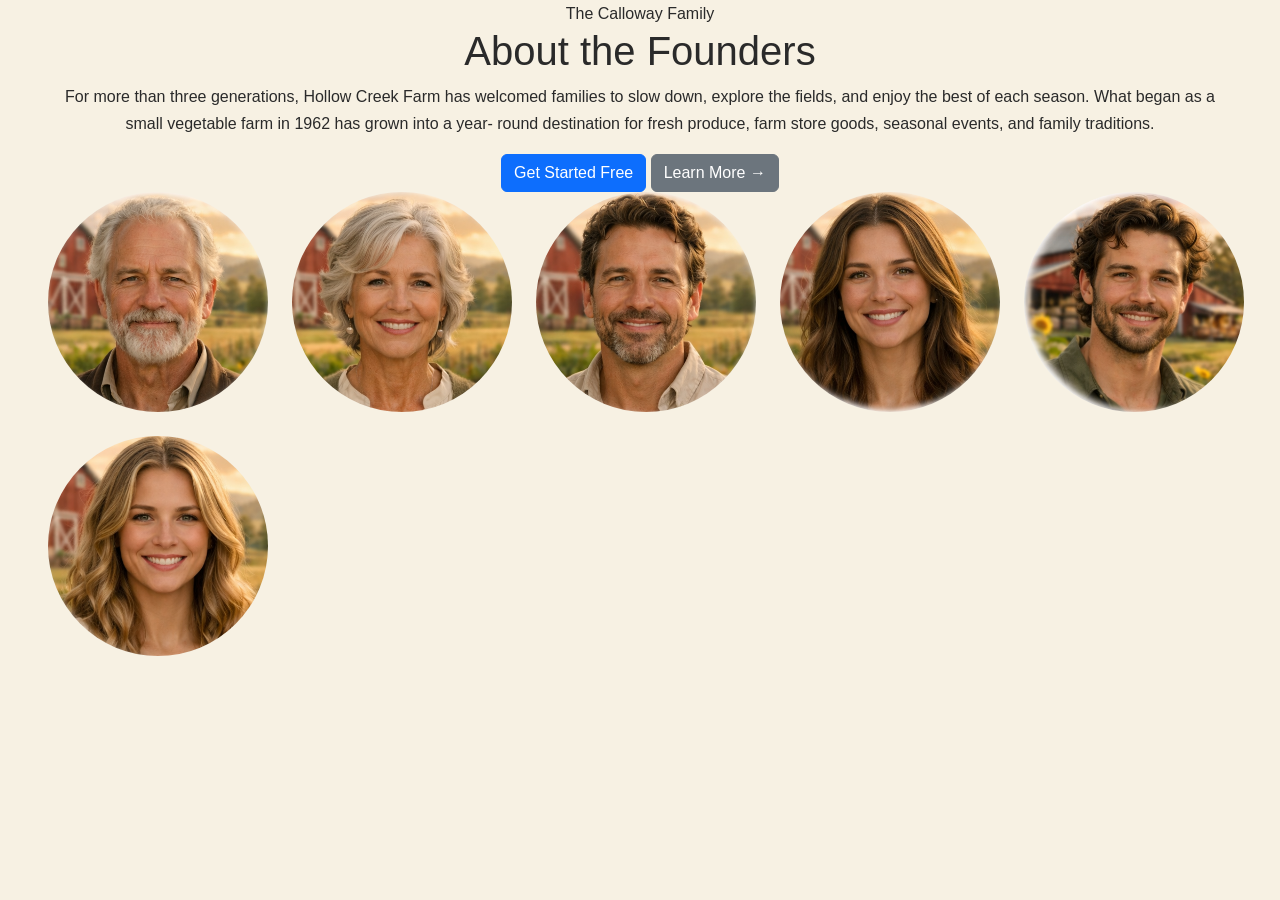
==== about.html @ 4c376cf7 "added object for seasons- pasted function to find season, need to figute it out" ====
<!doctype html>
<html lang="en" data-bs-theme="light">
    <head>
        <title>Hollow Creek Farms</title>
        <!-- Required meta tags -->
        <meta charset="utf-8" />
        <meta name="viewport" content="width=device-width, initial-scale=1" />

        <!-- Bootstrap CSS v5.3.8 -->
        <link
            href="https://cdn.jsdelivr.net/npm/bootstrap@5.3.8/dist/css/bootstrap.min.css"
            rel="stylesheet"
            integrity="sha384-sRIl4kxILFvY47J16cr9ZwB07vP4J8+LH7qKQnuqkuIAvNWLzeN8tE5YBujZqJLB"
            crossorigin="anonymous"
        />
        <link rel="stylesheet" href="styles.css">
    </head>
    

    <body>
        <header>
  <section class="hero-container text-center">
    <div class="hero-content">
      <span class="hero-badge">The Calloway Family</span>
      <h1 class="hero-title">About the Founders</h1>
      <p class="hero-subtitle px-5">
      For more than three generations, Hollow Creek Farm has welcomed families to slow down, explore the fields,
and enjoy the best of each season. What began as a small vegetable farm in 1962 has grown into a year-
round destination for fresh produce, farm store goods, seasonal events, and family traditions.
      </p>
      <div class="hero-buttons">
        <a href="#" class="btn btn-primary">Get Started Free</a>
        <a href="#" class="btn btn-secondary">Learn More &rarr;</a>
      </div>
    </div>
  </section>
        </header>
        <main>
        <div class="row">
<div class="circle-card ms-5">

    <div class="circle-item col-4">
        <img src="old-guy.png" alt="Old Guy">
        <div class="overlay text-light">
            <h3>John Smith</h3>
            <p>Owner</p>
        </div>
    </div>

    <div class="circle-item col-4">
        <img src="old-lady.png" alt="Old Lady">
        <div class="overlay text-light">
            <h3>Jane Smith</h3>
            <p>Co-Owner</p>
        </div>
    </div>

    <div class="circle-item col-4">
        <img src="middle-guy.png" alt="Middle Guy">
        <div class="overlay text-light">
            <h3>Michael Smith</h3>
            <p>Manager</p>
        </div>
    </div>

    <div class="circle-item col-4">
        <img src="dark-lady.png" alt="Dark Haired Lady">
        <div class="overlay text-light">
            <h3>Sarah Smith</h3>
            <p>Marketing</p>
        </div>
    </div>

    <div class="circle-item col-4">
       <img src="young-guy.png" alt="Young Guy" class="face-left">
        <div class="overlay text-light">
            <h3>David Smith</h3>
            <p>Field Lead</p>
        </div>
    </div>

    <div class="circle-item col-4">
        <img src="blonde-lady.png" alt="Blonde Lady">
        <div class="overlay text-light">
            <h3>Emily Smith</h3>
            <p>Coordinator</p>
        </div>
    </div>
</div>
</div>

        </main>
        <footer>
           
        </footer>
       
        <script
            src="https://cdn.jsdelivr.net/npm/bootstrap@5.3.8/dist/js/bootstrap.bundle.min.js"
            integrity="sha384-FKyoEForCGlyvwx9Hj09JcYn3nv7wiPVlz7YYwJrWVcXK/BmnVDxM+D2scQbITxI"
            crossorigin="anonymous"
        ></script>
               <script src="items.js"></script>
<script src="script.js"></script>

    </body>
</html>
---- styles.css ----
/* ================================
   ROOT VARIABLES
================================ */

:root {
    --deep-red: #7b2d26;
    --deep-red-dark: #5f1f1a;

    --forest-green: #2f5d3f;
    --forest-green-light: #4f7d5f;

    --cream: #f7f1e3;
    --warm-cream: #efe4cf;

    --brown: #6b4f3b;
    --light-brown: #9b7b61;

    --text-dark: #2a2a2a;
    --text-light: #ffffff;

    --shadow-soft: 0 4px 12px rgba(0, 0, 0, 0.12);

    --transition: 0.3s ease;
}

/* ================================
   GLOBAL STYLES
================================ */

body {
    background-color: var(--cream);
    color: var(--text-dark);

    font-family: "Trebuchet MS", sans-serif;

    line-height: 1.7;
}

/* Smooth scrolling */
html {
    scroll-behavior: smooth;
}

/* ================================
   HEADER
================================ */

#mainHeader {
    background-color: var(--cream);
}

/* Top Banner */
#topBanner {
    background-color: var(--deep-red) !important;
    letter-spacing: 0.5px;
}

/* ================================
   NAVBAR
================================ */

#mainNavbar {
    background-color: var(--warm-cream) !important;
    border-bottom: 2px solid rgba(0, 0, 0, 0.05);
}

.navbar-brand {
    color: var(--forest-green) !important;
    transition: var(--transition);
}

.navbar-brand:hover {
    color: var(--deep-red) !important;
}

.navBtn {
    color: var(--brown) !important;

    font-weight: 600;

    margin-left: 10px;

    transition: var(--transition);

    position: relative;
}

/* Animated underline */
.navBtn::after {
    content: "";

    position: absolute;

    left: 0;
    bottom: -3px;

    width: 0%;
    height: 2px;

    background-color: var(--deep-red);

    transition: var(--transition);
}

.navBtn:hover::after {
    width: 100%;
}

.navBtn:hover {
    color: var(--deep-red) !important;
}

/* ================================
   HERO SECTION
================================ */

/* #heroSection {
    position: relative;

    min-height: 85vh;

    background-image:
        url("https://images.unsplash.com/photo-1500937386664-56d1dfef3854?q=80&w=1600&auto=format&fit=crop");

    background-size: cover;
    background-position: center;

    overflow: hidden;
} */

/* #heroOverlay {
    position: absolute;
    inset: 0;

    background:
        linear-gradient(
            rgba(47, 93, 63, 0.55),
            rgba(123, 45, 38, 0.55)
        );
} */

#heroContent {
    z-index: 2;

    max-width: 800px;

    padding: 20px;
}

#heroContent h1 {
    text-shadow: 2px 2px 10px rgba(0, 0, 0, 0.4);
}

#heroContent p {
    font-size: 1.2rem;
}

/* ================================
   BUTTONS
================================ */

.btn-success {
    background-color: var(--forest-green);
    border-color: var(--forest-green);

    transition: var(--transition);
}

.btn-success:hover {
    background-color: var(--forest-green-light);
    border-color: var(--forest-green-light);

    transform: translateY(-2px);
}

.btn-outline-light:hover {
    color: var(--deep-red);
}

.btn-outline-success {
    border-color: var(--forest-green);
    color: var(--forest-green);
}

.btn-outline-success:hover {
    background-color: var(--forest-green);
    border-color: var(--forest-green);
}

/* ================================
   SECTION STYLES
================================ */

.sectionTitle {
    color: var(--deep-red);

    font-weight: 700;

    margin-bottom: 15px;
}

.sectionText {
    color: #4d4d4d;
}

/* ================================
   CARDS
================================ */

.card {
    border: none;

    border-radius: 18px;

    overflow: hidden;

    background-color: white;

    transition: var(--transition);

    box-shadow: var(--shadow-soft);
}

.card:hover {
    transform: translateY(-6px);
}

.card img {
    height: 250px;

    object-fit: cover;
}

.card-title {
    color: var(--forest-green);

    font-weight: 700;
}

/* ================================
   EVENTS SECTION
================================ */

#eventsSection {
    background-color: var(--cream);
}

.eventCard {
    background-color: #fffdf8;
}

/* ================================
   FOOTER
================================ */

#mainFooter {
    background-color: var(--deep-red-dark) !important;
}

.footerText {
    color: rgba(255, 255, 255, 0.8);
}

.socialIcon {
    cursor: pointer;

    transition: var(--transition);
}

.socialIcon:hover {
    color: var(--warm-cream);

    transform: scale(1.15) rotate(-5deg);
}

/* ================================
   IMAGES
================================ */

img {
    border-radius: 12px;
}

/* ================================
   RESPONSIVE
================================ */

@media (max-width: 768px) {

    #heroSection {
        min-height: 70vh;
    }

    #heroContent h1 {
        font-size: 2.7rem;
    }

    .navbar-brand {
        font-size: 1.4rem !important;
    }

    .navBtn {
        margin-left: 0;
    }

    .card img {
        height: 220px;
    }
}
/* ================================
   CIRCLE CARD LAYOUT
================================ */

.circle-card {
    display: flex;
    flex-wrap: wrap;
    gap: 1.5rem;
    justify-content: flex-start; /* or center if you prefer */
}

/* Each individual circle */
.circle-item {
    position: relative;
    width: 220px;
    height: 220px;
    border-radius: 50%;
    overflow: hidden;
    flex: 0 0 auto; /* prevents Bootstrap col-4 from stretching it */
       /* border: 5px solid var(--forest-green); */
}

/* Image inside the circle */
.circle-item img {
    width: 100%;
    height: 100%;
    object-fit: cover;
    border-radius: 50%;

    transform: scale(1.1);
}

/* Overlay (hidden by default) */
.overlay {
    position: absolute;
    inset: 0;
    background: rgba(0, 0, 0, 0.65);
    display: flex;
    flex-direction: column;
    justify-content: center;
    align-items: center;
    color: white;
    opacity: 0;
    transition: opacity 0.3s ease;
}

/* Show overlay ONLY on the hovered circle */
.circle-item:hover .overlay {
    opacity: 1;
}

#heroSection{
    position:relative;
    height:85vh;
    overflow:hidden;
}

#carouselId{
    position:absolute;
    inset:0;
    width:100%;
    height:100%;
    z-index:1;
}

#carouselId .carousel-inner,
#carouselId .carousel-item{
    height:100%;
}

#carouselId img{
    width:100%;
    height:100%;
    object-fit:cover;
}

#heroOverlay{
    position:absolute;
    inset:0;
    background:rgba(0,0,0,.35);
    z-index:2;
}

#heroContent{
    position:relative;
    z-index:3;
    height:100%;
    display:flex;
    flex-direction:column;
    justify-content:center;
    align-items:center;
}
.face-left {
    object-position: 0% center;
}
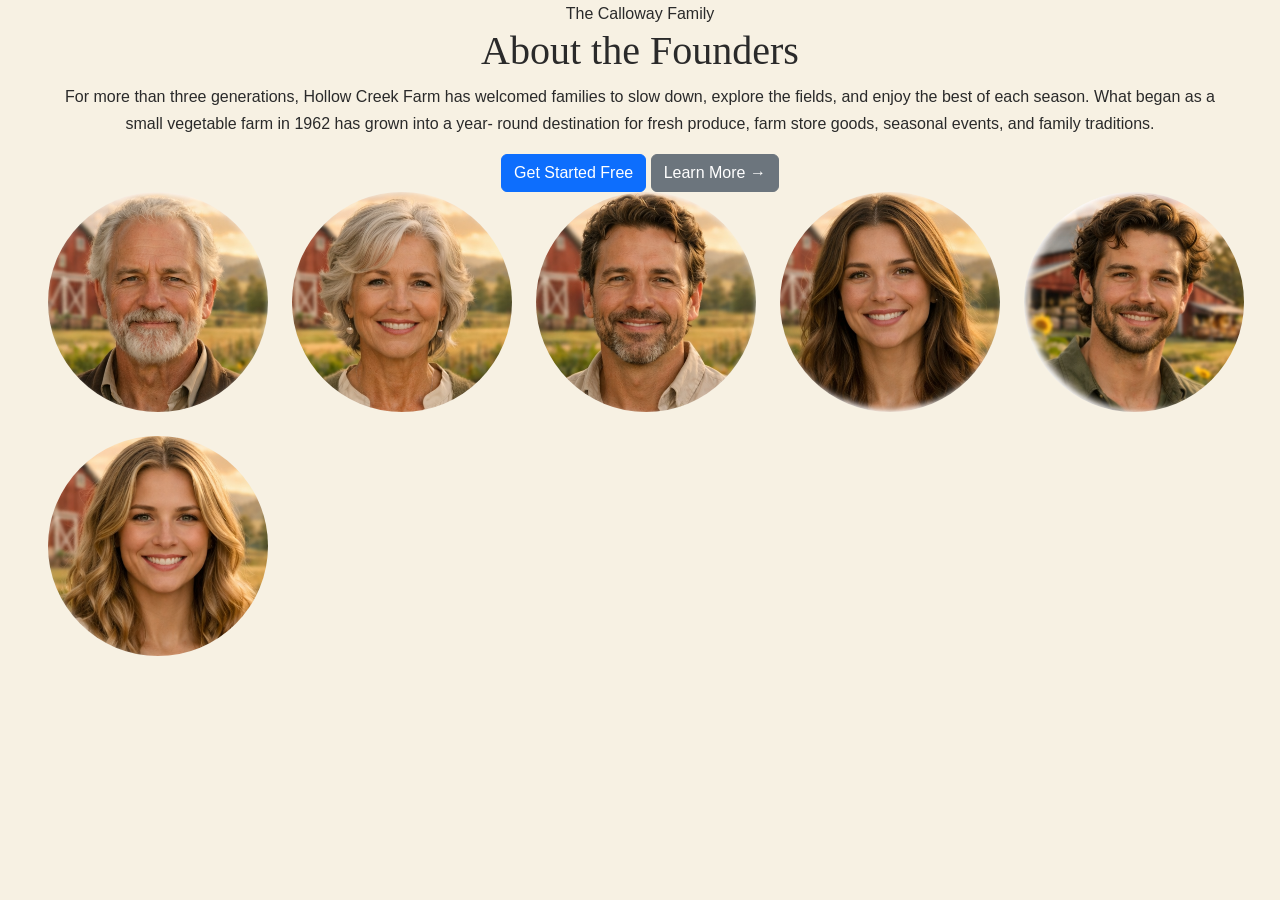
==== commit 49cd2355: "need to finish every page- organize js files, read rubric" ====
--- a/about.html
+++ b/about.html
@@ -100,6 +100,7 @@
             crossorigin="anonymous"
         ></script>
                <script src="items.js"></script>
+                  <script src="events.js"></script>
 <script src="script.js"></script>
 
     </body>
--- a/styles.css
+++ b/styles.css
@@ -1,58 +1,25 @@
 /* ================================
-   ROOT VARIABLES
-================================ */
-
-:root {
-    --deep-red: #7b2d26;
-    --deep-red-dark: #5f1f1a;
-
-    --forest-green: #2f5d3f;
-    --forest-green-light: #4f7d5f;
-
-    --cream: #f7f1e3;
-    --warm-cream: #efe4cf;
-
-    --brown: #6b4f3b;
-    --light-brown: #9b7b61;
-
-    --text-dark: #2a2a2a;
-    --text-light: #ffffff;
-
-    --shadow-soft: 0 4px 12px rgba(0, 0, 0, 0.12);
-
-    --transition: 0.3s ease;
-}
-
-/* ================================
-   GLOBAL STYLES
+   BASE THEME (SOFT FARM STYLE)
 ================================ */
 
 body {
-    background-color: var(--cream);
-    color: var(--text-dark);
-
     font-family: "Trebuchet MS", sans-serif;
-
+    background: #f7f1e3;
+    color: #2a2a2a;
     line-height: 1.7;
 }
 
-/* Smooth scrolling */
 html {
     scroll-behavior: smooth;
 }
 
 /* ================================
-   HEADER
-================================ */
-
-#mainHeader {
-    background-color: var(--cream);
-}
-
-/* Top Banner */
+   TOP BANNER
+================================ */
+
 #topBanner {
-    background-color: var(--deep-red) !important;
-    letter-spacing: 0.5px;
+    background: #7b2d26;
+    font-weight: bold;
 }
 
 /* ================================
@@ -60,252 +27,271 @@
 ================================ */
 
 #mainNavbar {
-    background-color: var(--warm-cream) !important;
-    border-bottom: 2px solid rgba(0, 0, 0, 0.05);
+    background: #efe4cf;
+    border-bottom: 1px solid rgba(0,0,0,0.08);
 }
 
 .navbar-brand {
-    color: var(--forest-green) !important;
-    transition: var(--transition);
-}
-
-.navbar-brand:hover {
-    color: var(--deep-red) !important;
+    color: #2f5d3f !important;
+    font-size: 1.7rem;
 }
 
 .navBtn {
-    color: var(--brown) !important;
-
+    color: #6b4f3b !important;
     font-weight: 600;
-
     margin-left: 10px;
-
-    transition: var(--transition);
-
-    position: relative;
-}
-
-/* Animated underline */
+    position: relative;
+}
+
+.navBtn:hover {
+    color: #7b2d26 !important;
+}
+
+/* ================================
+   HERO
+================================ */
+
+#heroSection {
+    position: relative;
+    height: 85vh;
+    overflow: hidden;
+}
+
+#carouselId {
+    position: absolute;
+    inset: 0;
+    z-index: 1;
+}
+
+#carouselId img {
+    width: 100%;
+    height: 85vh;
+    object-fit: cover;
+}
+
+#heroOverlay {
+    position: absolute;
+    inset: 0;
+    background: rgba(0,0,0,0.4);
+    z-index: 2;
+}
+
+#heroContent {
+    position: relative;
+    z-index: 3;
+
+    height: 100%;
+    display: flex;
+    flex-direction: column;
+    justify-content: center;
+
+    /* LEFT ALIGN RESTORED */
+    align-items: flex-start;
+    text-align: left;
+
+    padding-left: 8%;
+    color: white;
+}
+
+#heroContent h1 {
+    font-size: 3rem;
+    font-weight: bold;
+}
+
+/* ================================
+   SECTIONS
+================================ */
+
+#aboutSection,
+#seasonalSection,
+#eventsSection {
+    padding: 60px 0;
+}
+
+.sectionTitle {
+    color: #2f5d3f;
+    font-weight: bold;
+    margin-bottom: 15px;
+}
+
+/* ================================
+   CARDS
+================================ */
+
+.card {
+    border: none;
+    border-radius: 18px;
+    overflow: hidden;
+    box-shadow: 0 4px 12px rgba(0,0,0,0.12);
+    transition: 0.3s ease;
+}
+
+.card:hover {
+    transform: translateY(-6px);
+}
+
+.card img {
+    height: 240px;
+    object-fit: cover;
+}
+
+.card-title {
+    color: #2f5d3f;
+    font-weight: bold;
+}
+
+/* ================================
+   SECTIONS COLORS
+================================ */
+
+#seasonalSection {
+    background: #eae0c2;
+}
+
+#eventsSection {
+    background: #f7f1e3;
+}
+
+/* ================================
+   BUTTONS
+================================ */
+
+.btn-success {
+    background: #2f5d3f;
+    border-color: #2f5d3f;
+}
+
+.btn-success:hover {
+    background: #4f7d5f;
+    border-color: #4f7d5f;
+}
+
+/* ================================
+   FOOTER
+================================ */
+
+#mainFooter {
+    background: #5f1f1a;
+}
+
+#mainFooter i {
+    cursor: pointer;
+    transition: 0.3s ease;
+}
+
+#mainFooter i:hover {
+    transform: scale(1.2);
+    color: #d4a017;
+}
+/* =========================
+   TYPOGRAPHY RESTORE (REQUESTED)
+========================= */
+
+body {
+    font-family: "Lato", Arial, sans-serif;
+}
+
+/* Headings = classic farm elegance */
+h1, h2, h3, .sectionTitle {
+    font-family: "Playfair Display", serif;
+}
+
+/* Keep left-aligned “identity feel” */
+.navbar-brand {
+    text-align: left;
+    font-family: "Playfair Display", serif;
+}
+
+/* =========================
+   HERO (CONTACT PAGE)
+========================= */
+
+.pageHero {
+    min-height: 45vh;
+    background: linear-gradient(
+        rgba(44, 95, 46, 0.75),
+        rgba(139, 37, 0, 0.55)
+    ),
+    url("https://images.unsplash.com/photo-1500937386664-56d1dfef3854?q=80&w=1600&auto=format&fit=crop");
+
+    background-size: cover;
+    background-position: center;
+
+    padding: 80px 20px;
+}
+
+/* =========================
+   INFO / FORM CARDS
+========================= */
+
+.infoCard,
+.formCard {
+    background: var(--color-parchment, #EDE0C4);
+    border-radius: 16px;
+    box-shadow: var(--shadow-soft, 0 4px 12px rgba(0,0,0,0.12));
+}
+
+/* =========================
+   SECTION TITLE (ENHANCED)
+========================= */
+
+.sectionTitle {
+    color: var(--color-forest, #2C5F2E);
+    font-weight: 700;
+    margin-bottom: 15px;
+}
+
+/* =========================
+   FORM STYLING
+========================= */
+
+.form-control {
+    border-radius: 10px;
+    border: 1px solid rgba(0,0,0,0.15);
+    padding: 10px;
+}
+
+.form-control:focus {
+    border-color: var(--color-meadow, #5A7A3A);
+    box-shadow: 0 0 0 0.2rem rgba(90, 122, 58, 0.2);
+}
+
+/* =========================
+   SOCIAL ICON STYLE
+========================= */
+
+.socials i {
+    color: var(--color-forest, #2C5F2E);
+    margin-right: 6px;
+}
+
+/* =========================
+   NAV IMPROVEMENTS (SUBTLE POLISH)
+========================= */
+
+.navBtn {
+    font-weight: 600;
+    position: relative;
+}
+
+.navBtn:hover {
+    color: var(--color-barn-red, #8B2500) !important;
+}
+
+/* underline animation */
 .navBtn::after {
     content: "";
-
     position: absolute;
-
     left: 0;
     bottom: -3px;
-
     width: 0%;
     height: 2px;
-
-    background-color: var(--deep-red);
-
-    transition: var(--transition);
+    background: var(--color-barn-red, #8B2500);
+    transition: 0.3s ease;
 }
 
 .navBtn:hover::after {
     width: 100%;
-}
-
-.navBtn:hover {
-    color: var(--deep-red) !important;
-}
-
-/* ================================
-   HERO SECTION
-================================ */
-
-/* #heroSection {
-    position: relative;
-
-    min-height: 85vh;
-
-    background-image:
-        url("https://images.unsplash.com/photo-1500937386664-56d1dfef3854?q=80&w=1600&auto=format&fit=crop");
-
-    background-size: cover;
-    background-position: center;
-
-    overflow: hidden;
-} */
-
-/* #heroOverlay {
-    position: absolute;
-    inset: 0;
-
-    background:
-        linear-gradient(
-            rgba(47, 93, 63, 0.55),
-            rgba(123, 45, 38, 0.55)
-        );
-} */
-
-#heroContent {
-    z-index: 2;
-
-    max-width: 800px;
-
-    padding: 20px;
-}
-
-#heroContent h1 {
-    text-shadow: 2px 2px 10px rgba(0, 0, 0, 0.4);
-}
-
-#heroContent p {
-    font-size: 1.2rem;
-}
-
-/* ================================
-   BUTTONS
-================================ */
-
-.btn-success {
-    background-color: var(--forest-green);
-    border-color: var(--forest-green);
-
-    transition: var(--transition);
-}
-
-.btn-success:hover {
-    background-color: var(--forest-green-light);
-    border-color: var(--forest-green-light);
-
-    transform: translateY(-2px);
-}
-
-.btn-outline-light:hover {
-    color: var(--deep-red);
-}
-
-.btn-outline-success {
-    border-color: var(--forest-green);
-    color: var(--forest-green);
-}
-
-.btn-outline-success:hover {
-    background-color: var(--forest-green);
-    border-color: var(--forest-green);
-}
-
-/* ================================
-   SECTION STYLES
-================================ */
-
-.sectionTitle {
-    color: var(--deep-red);
-
-    font-weight: 700;
-
-    margin-bottom: 15px;
-}
-
-.sectionText {
-    color: #4d4d4d;
-}
-
-/* ================================
-   CARDS
-================================ */
-
-.card {
-    border: none;
-
-    border-radius: 18px;
-
-    overflow: hidden;
-
-    background-color: white;
-
-    transition: var(--transition);
-
-    box-shadow: var(--shadow-soft);
-}
-
-.card:hover {
-    transform: translateY(-6px);
-}
-
-.card img {
-    height: 250px;
-
-    object-fit: cover;
-}
-
-.card-title {
-    color: var(--forest-green);
-
-    font-weight: 700;
-}
-
-/* ================================
-   EVENTS SECTION
-================================ */
-
-#eventsSection {
-    background-color: var(--cream);
-}
-
-.eventCard {
-    background-color: #fffdf8;
-}
-
-/* ================================
-   FOOTER
-================================ */
-
-#mainFooter {
-    background-color: var(--deep-red-dark) !important;
-}
-
-.footerText {
-    color: rgba(255, 255, 255, 0.8);
-}
-
-.socialIcon {
-    cursor: pointer;
-
-    transition: var(--transition);
-}
-
-.socialIcon:hover {
-    color: var(--warm-cream);
-
-    transform: scale(1.15) rotate(-5deg);
-}
-
-/* ================================
-   IMAGES
-================================ */
-
-img {
-    border-radius: 12px;
-}
-
-/* ================================
-   RESPONSIVE
-================================ */
-
-@media (max-width: 768px) {
-
-    #heroSection {
-        min-height: 70vh;
-    }
-
-    #heroContent h1 {
-        font-size: 2.7rem;
-    }
-
-    .navbar-brand {
-        font-size: 1.4rem !important;
-    }
-
-    .navBtn {
-        margin-left: 0;
-    }
-
-    .card img {
-        height: 220px;
-    }
 }
 /* ================================
    CIRCLE CARD LAYOUT
@@ -326,7 +312,6 @@
     border-radius: 50%;
     overflow: hidden;
     flex: 0 0 auto; /* prevents Bootstrap col-4 from stretching it */
-       /* border: 5px solid var(--forest-green); */
 }
 
 /* Image inside the circle */
@@ -335,70 +320,39 @@
     height: 100%;
     object-fit: cover;
     border-radius: 50%;
-
-    transform: scale(1.1);
-}
-
-/* Overlay (hidden by default) */
+        transform: scale(1.1);
+        
+}
+.face-left {
+    object-position: 0% center;
+}
+.circle-item {
+    position: relative;
+    overflow: hidden;
+}
+
+/* =========================
+   OVERLAY FIX (HOVER REVEAL)
+========================= */
+
 .overlay {
     position: absolute;
     inset: 0;
+
     background: rgba(0, 0, 0, 0.65);
+
     display: flex;
     flex-direction: column;
     justify-content: center;
     align-items: center;
-    color: white;
+
     opacity: 0;
     transition: opacity 0.3s ease;
-}
-
-/* Show overlay ONLY on the hovered circle */
+
+    border-radius: 50%;
+}
+
+/* THIS is what you're missing */
 .circle-item:hover .overlay {
     opacity: 1;
-}
-
-#heroSection{
-    position:relative;
-    height:85vh;
-    overflow:hidden;
-}
-
-#carouselId{
-    position:absolute;
-    inset:0;
-    width:100%;
-    height:100%;
-    z-index:1;
-}
-
-#carouselId .carousel-inner,
-#carouselId .carousel-item{
-    height:100%;
-}
-
-#carouselId img{
-    width:100%;
-    height:100%;
-    object-fit:cover;
-}
-
-#heroOverlay{
-    position:absolute;
-    inset:0;
-    background:rgba(0,0,0,.35);
-    z-index:2;
-}
-
-#heroContent{
-    position:relative;
-    z-index:3;
-    height:100%;
-    display:flex;
-    flex-direction:column;
-    justify-content:center;
-    align-items:center;
-}
-.face-left {
-    object-position: 0% center;
 }
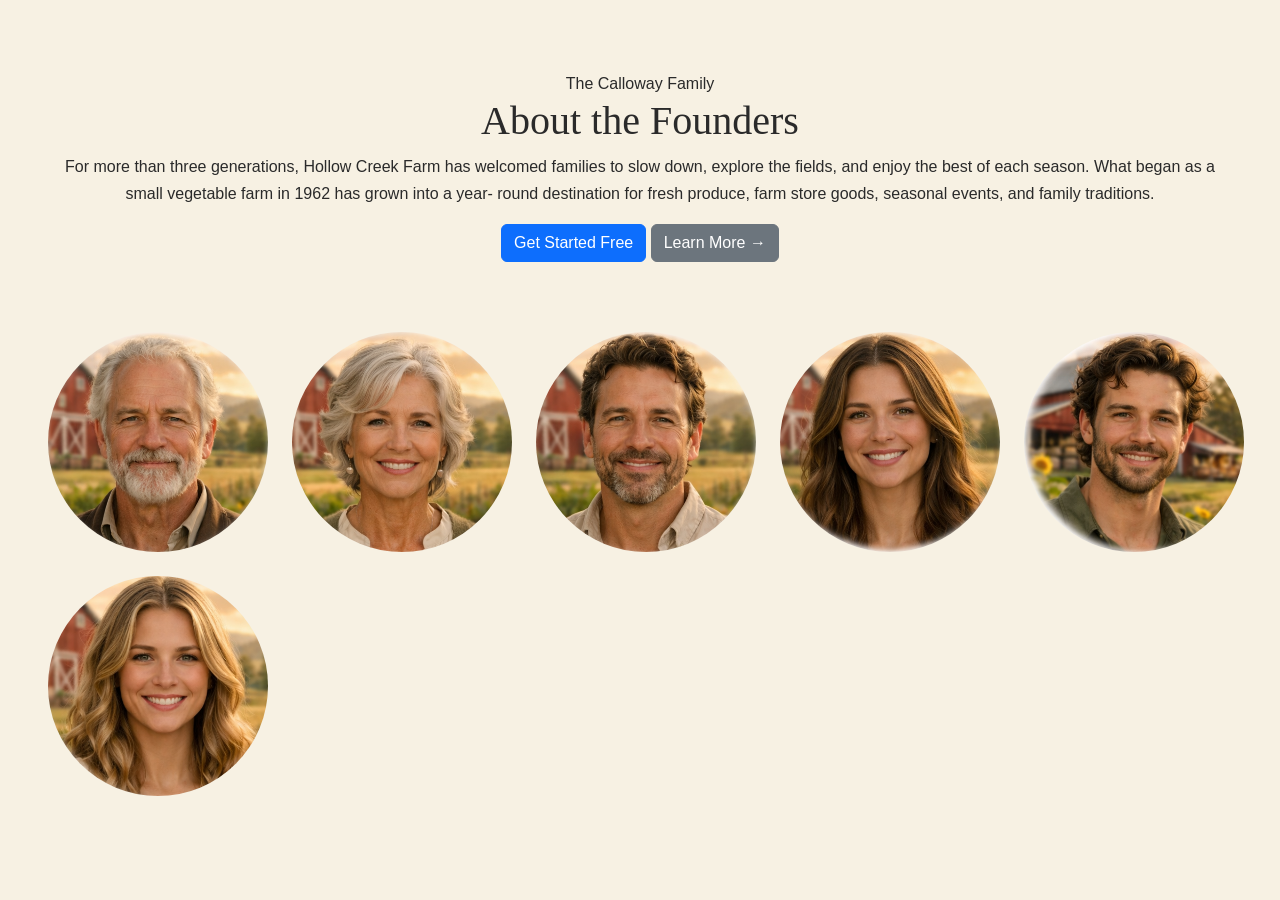
==== commit 96724548: "modals" ====
--- a/about.html
+++ b/about.html
@@ -39,7 +39,7 @@
         <div class="row">
 <div class="circle-card ms-5">
 
-    <div class="circle-item col-4">
+    <div class="circle-item col-4 modal-card" data-title="John Smith" data-description='<p>Owner and founder of Hollow Creek Farm.</p><p>Built the farm from the ground up with a passion for community and quality.</p>'>
         <img src="old-guy.png" alt="Old Guy">
         <div class="overlay text-light">
             <h3>John Smith</h3>
@@ -47,7 +47,7 @@
         </div>
     </div>
 
-    <div class="circle-item col-4">
+    <div class="circle-item col-4 modal-card" data-title="Jane Smith" data-description='<p>Co-owner and head of hospitality.</p><p>Ensures every guest feels welcomed and every event is memorable.</p>'>
         <img src="old-lady.png" alt="Old Lady">
         <div class="overlay text-light">
             <h3>Jane Smith</h3>
@@ -55,7 +55,7 @@
         </div>
     </div>
 
-    <div class="circle-item col-4">
+    <div class="circle-item col-4 modal-card" data-title="Michael Smith" data-description='<p>Farm manager overseeing daily operations.</p><p>Coordinates planting, harvest, and caring for the land year-round.</p>'>
         <img src="middle-guy.png" alt="Middle Guy">
         <div class="overlay text-light">
             <h3>Michael Smith</h3>
@@ -63,7 +63,7 @@
         </div>
     </div>
 
-    <div class="circle-item col-4">
+    <div class="circle-item col-4 modal-card" data-title="Sarah Smith" data-description='<p>Marketing lead who brings the farm story to life.</p><p>Handles promotions, social media, and community engagement.</p>'>
         <img src="dark-lady.png" alt="Dark Haired Lady">
         <div class="overlay text-light">
             <h3>Sarah Smith</h3>
@@ -71,15 +71,15 @@
         </div>
     </div>
 
-    <div class="circle-item col-4">
-       <img src="young-guy.png" alt="Young Guy" class="face-left">
+    <div class="circle-item col-4 modal-card" data-title="David Smith" data-description='<p>Field lead and hands-on agricultural specialist.</p><p>Leads the crew in planting, harvesting, and maintaining the farm fields.</p>'>
+       <img class="face-left" src="young-guy.png" alt="Young Guy">
         <div class="overlay text-light">
             <h3>David Smith</h3>
             <p>Field Lead</p>
         </div>
     </div>
 
-    <div class="circle-item col-4">
+    <div class="circle-item col-4 modal-card" data-title="Emily Smith" data-description='<p>Event coordinator who plans farm experiences.</p><p>Creates family-friendly programs and seasonal activities.</p>'>
         <img src="blonde-lady.png" alt="Blonde Lady">
         <div class="overlay text-light">
             <h3>Emily Smith</h3>
@@ -93,6 +93,17 @@
         <footer>
            
         </footer>
+        <div class="modal fade" id="genericModal" tabindex="-1">
+            <div class="modal-dialog modal-lg">
+                <div class="modal-content">
+                    <div class="modal-header">
+                        <h5 class="modal-title" id="modalTitle"></h5>
+                        <button type="button" class="btn-close" data-bs-dismiss="modal"></button>
+                    </div>
+                    <div class="modal-body" id="modalBody"></div>
+                </div>
+            </div>
+        </div>
        
         <script
             src="https://cdn.jsdelivr.net/npm/bootstrap@5.3.8/dist/js/bootstrap.bundle.min.js"
--- a/styles.css
+++ b/styles.css
@@ -119,6 +119,7 @@
 ================================ */
 
 .card {
+    width: 100%;
     border: none;
     border-radius: 18px;
     overflow: hidden;
@@ -131,6 +132,7 @@
 }
 
 .card img {
+    width: 100%;
     height: 240px;
     object-fit: cover;
 }
@@ -138,6 +140,10 @@
 .card-title {
     color: #2f5d3f;
     font-weight: bold;
+}
+
+.card-body p:empty {
+    display: none;
 }
 
 /* ================================
@@ -320,8 +326,8 @@
     height: 100%;
     object-fit: cover;
     border-radius: 50%;
-        transform: scale(1.1);
-        
+    transform: scale(1.1);
+    cursor: pointer;
 }
 .face-left {
     object-position: 0% center;
@@ -355,4 +361,247 @@
 /* THIS is what you're missing */
 .circle-item:hover .overlay {
     opacity: 1;
+}
+/* ================================
+   EXPLORE FARM PAGE (MAP THEME)
+================================ */
+
+#exploreHero {
+    background: linear-gradient(
+        rgba(47, 93, 63, 0.75),
+        rgba(123, 45, 38, 0.55)
+    ),
+    url("https://images.unsplash.com/photo-1500595046743-cd271d694d30?q=80&w=1600&auto=format&fit=crop");
+
+    background-size: cover;
+    background-position: center;
+
+    color: white;
+    padding: 90px 20px;
+    text-align: center;
+}
+
+#exploreHero h1 {
+    font-family: "Playfair Display", serif;
+    font-size: 3rem;
+    font-weight: bold;
+}
+
+/* ================================
+   FARM MAP CARD
+================================ */
+
+.mapCard {
+    border-radius: 20px;
+    overflow: hidden;
+    background: #efe4cf;
+    box-shadow: 0 6px 18px rgba(0,0,0,0.15);
+    transition: transform 0.3s ease;
+}
+
+.mapCard:hover {
+    transform: scale(1.01);
+}
+
+.mapPlaceholder {
+    height: 450px;
+    background: linear-gradient(
+        135deg,
+        #eae0c2,
+        #f7f1e3
+    );
+
+    display: flex;
+    align-items: center;
+    justify-content: center;
+
+    text-align: center;
+    border-radius: 20px;
+}
+
+/* Map Image Container - Makes image fill the card */
+.map-image-container {
+    width: 100%;
+    height: 500px;
+    overflow: hidden;
+    display: block;
+}
+
+.map-image-container img {
+    width: 100%;
+    height: 100%;
+    object-fit: cover;
+    display: block;
+}
+
+/* ================================
+   DIRECTIONS SECTION
+================================ */
+
+.directionsBox {
+    background: #efe4cf;
+    border-radius: 18px;
+    padding: 25px;
+    box-shadow: 0 4px 14px rgba(0,0,0,0.12);
+}
+
+.directionsList .list-group-item {
+    background: transparent;
+    border: none;
+    border-bottom: 1px dashed rgba(0,0,0,0.15);
+    padding-left: 0;
+    color: #6b4f3b;
+}
+
+/* ================================
+   FEATURED AREAS (CARDS)
+================================ */
+
+.featureCard {
+    border-radius: 18px;
+    background: #f7f1e3;
+    border: none;
+    transition: all 0.3s ease;
+    box-shadow: 0 4px 12px rgba(0,0,0,0.1);
+    text-align: center;
+}
+
+.featureCard:hover {
+    transform: translateY(-6px);
+    background: #efe4cf;
+}
+
+.featureCard i {
+    color: #2f5d3f;
+    margin-bottom: 10px;
+}
+
+/* ================================
+   ACTIVITY CARDS
+================================ */
+
+.activityCard {
+    background: #ffffff;
+    border-radius: 16px;
+    border: none;
+    box-shadow: 0 4px 12px rgba(0,0,0,0.08);
+    transition: 0.3s ease;
+}
+
+.activityCard:hover {
+    transform: translateY(-5px);
+    box-shadow: 0 8px 20px rgba(0,0,0,0.15);
+}
+
+/* ================================
+   FAQ ACCORDION
+================================ */
+
+.accordion-button {
+    background: #efe4cf;
+    color: #2f5d3f;
+    font-weight: 600;
+}
+
+.accordion-button:not(.collapsed) {
+    background: #2f5d3f;
+    color: white;
+}
+
+.accordion-item {
+    border: none;
+    margin-bottom: 10px;
+    border-radius: 12px;
+    overflow: hidden;
+}
+
+/* ================================
+   SECTION SPACING (CLEANER LAYOUT)
+================================ */
+
+section {
+    padding: 70px 0;
+}
+
+/* ================================
+   ICON STYLING (GLOBAL FARM LOOK)
+================================ */
+
+.bi {
+    transition: 0.3s ease;
+}
+
+.bi:hover {
+    transform: scale(1.15);
+    color: #7b2d26;
+}
+
+/* ================================
+   SMALL POLISH
+================================ */
+
+.shadow-soft {
+    box-shadow: 0 4px 12px rgba(0,0,0,0.10);
+}
+
+.rounded-xl {
+    border-radius: 20px;
+}
+/* ================================
+   SPLASH SCREEN
+================================ */
+
+#splashScreen {
+    position: fixed;
+    inset: 0;
+    /* background: #2f5d3f; farm green */
+    background: url("https://cdn.stocksnap.io/img-thumbs/280h/sunflowers-farm_MTDPG5UVK0.jpg") center/cover no-repeat;
+    color: white;
+
+    display: flex;
+    align-items: center;
+    justify-content: center;
+
+    text-align: center;
+
+    z-index: 9999;
+
+    opacity: 1;
+    transition: opacity 1.2s ease, visibility 1.2s ease;
+}
+
+/* when hidden */
+#splashScreen.fade-out {
+    opacity: 0;
+    visibility: hidden;
+}
+
+.splashContent h1 {
+    font-size: 3rem;
+    font-family: "Playfair Display", serif;
+}
+
+.splashContent p {
+    font-size: 1.2rem;
+    margin-top: 10px;
+    letter-spacing: 1px;
+}
+.splashContent {
+    animation: popIn 1s ease;
+}
+
+@keyframes popIn {
+    from { transform: scale(0.8); opacity: 0; }
+    to { transform: scale(1); opacity: 1; }
+}
+
+.map {
+    height: 500px;
+     background-size: cover; 
+width:500px;
+}
+.hold {
+    height: 500px;
+     background-size: cover;
+width:500px;
 }
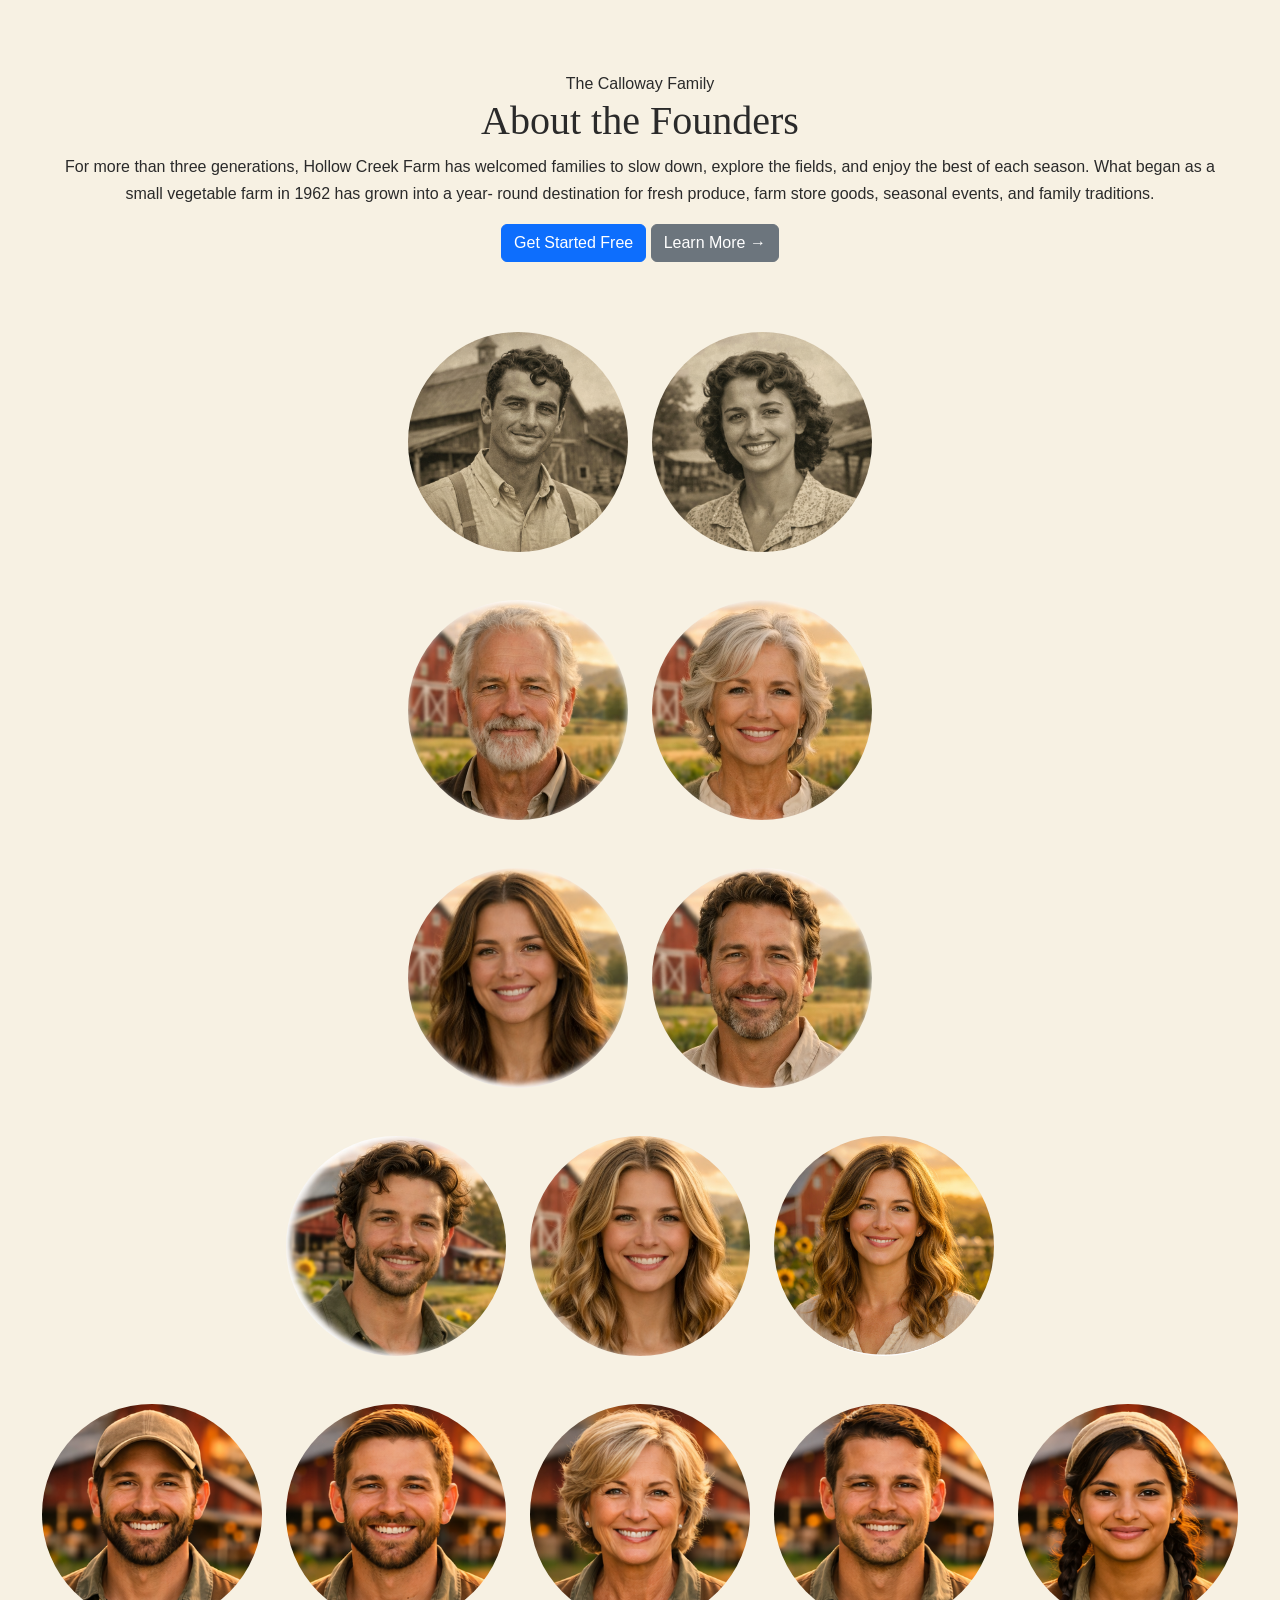
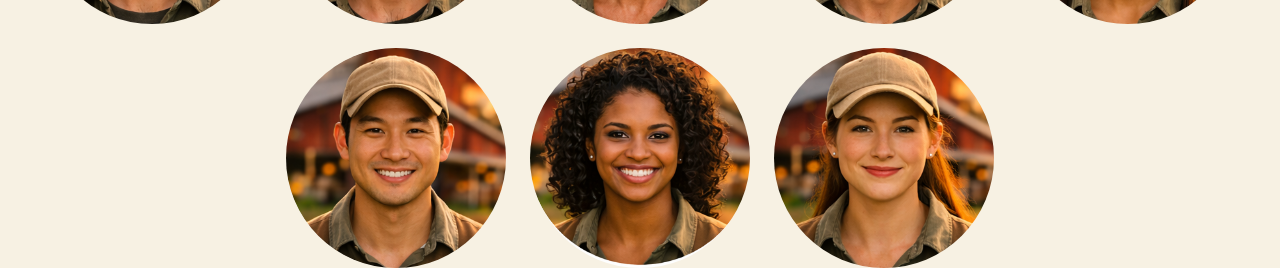
==== commit 563702be: "all imgs for about page- missing kids- upload them tmrw- need img for events" ====
--- a/about.html
+++ b/about.html
@@ -35,61 +35,164 @@
     </div>
   </section>
         </header>
-        <main>
-        <div class="row">
-<div class="circle-card ms-5">
-
-    <div class="circle-item col-4 modal-card" data-title="John Smith" data-description='<p>Owner and founder of Hollow Creek Farm.</p><p>Built the farm from the ground up with a passion for community and quality.</p>'>
-        <img src="old-guy.png" alt="Old Guy">
-        <div class="overlay text-light">
-            <h3>John Smith</h3>
-            <p>Owner</p>
-        </div>
+       <main>
+  <div class="row mx-0">
+    <div class="circle-card">
+
+      <!-- ================================
+           HOLLOW CREEK FARM TEAM
+      ================================ -->
+      <div class="circle-item modal-card" 
+     data-title="Harold 'Hal' Calloway" 
+     data-description='<p>Hal Calloway established the very first roots of Hollow Creek Farm in the early 1960s. With determination, a restored barn, and a few acres of workable soil, he built the foundation of what would become a multi‑generation family farm.</p><p>Hal believed deeply in honest work and open fields, creating a place where families could slow down and reconnect with the land. His vision still shapes the farm’s character today.</p>'>
+  <img src="guy-founder.png" alt="Harold Calloway">
+  <div class="overlay text-light">
+    <h3>Harold "Hal" Calloway</h3>
+    <p>Original Founder</p>
+  </div>
+</div>
+
+<div class="circle-item modal-card" 
+     data-title="Eleanor Calloway" 
+     data-description='<p>Eleanor Calloway brought warmth, hospitality, and heart to the early days of Hollow Creek Farm. She welcomed neighbors with homemade recipes, organized the first seasonal gatherings, and created traditions that still define the farm’s spirit.</p><p>Her belief that a farm should feel like home helped shape Hollow Creek into the welcoming, family‑centered destination it is today.</p>'>
+  <img src="lady-founder.png" alt="Eleanor Calloway">
+  <div class="overlay text-light">
+    <h3>Eleanor Calloway</h3>
+    <p>Original Co‑Founder</p>
+  </div>
+</div>
+ <div class="row-break"></div>
+
+      <!-- Founders -->
+      <div class="circle-item modal-card" data-title="Bill Calloway" data-description='<p>Founder of Hollow Creek Farm in 1962.</p><p>Bill transformed a small vegetable patch into a thriving family farm known for its honesty, hard work, and community spirit. His vision of a place where families could slow down and reconnect still guides the farm today.</p>'>
+        <img src="old-guy.png" alt="Bill Calloway">
+        <div class="overlay text-light">
+          <h3>Bill Calloway</h3>
+          <p>Previous Owner</p>
+        </div>
+      </div>
+
+      <div class="circle-item modal-card" data-title="Margaret Calloway" data-description='<p>Co‑founder and heart of Hollow Creek Farm.</p><p>Margaret built the farm’s welcoming atmosphere, greeting visitors with warmth and homemade goods. Her care for the land and people shaped the farm’s enduring character.</p>'>
+        <img src="old-lady.png" alt="Margaret Calloway">
+        <div class="overlay text-light">
+          <h3>Margaret Calloway</h3>
+          <p>Previous Owner</p>
+        </div>
+      </div>
+        <div class="row-break"></div>
+
+      <!-- Second Generation -->
+      <div class="circle-item modal-card" data-title="Dana Calloway" data-description='<p>Daughter of Bill and Margaret, Dana continues her parents’ legacy with a focus on education and family‑friendly experiences.</p><p>She oversees seasonal events and ensures every visitor feels part of the Hollow Creek story.</p>'>
+        <img src="dark-lady.png" alt="Dana Calloway">
+        <div class="overlay text-light">
+          <h3>Dana Calloway</h3>
+          <p>Owner</p>
+        </div>
+      </div>
+
+      <div class="circle-item modal-card" data-title="Rob Calloway" data-description='<p>Co‑owner and operations lead.</p><p>Rob manages the farm’s 140 acres, from the sunflower fields to the corn maze. His hands‑on approach keeps the farm running smoothly year‑round.</p>'>
+        <img src="middle-guy.png" alt="Rob Calloway">
+        <div class="overlay text-light">
+          <h3>Rob Calloway</h3>
+          <p>Co‑Owner</p>
+        </div>
+      </div>
+        <div class="row-break"></div>
+
+      <!-- Third Generation -->
+      <div class="circle-item modal-card " data-title="Tyler Calloway" data-description='<p>Field manager and third‑generation farmer.</p><p>Tyler oversees planting and harvest operations, blending tradition with modern techniques to keep Hollow Creek thriving.</p>'>
+        <img class="face-left" src="young-guy.png" alt="Tyler Calloway">
+        <div class="overlay text-light">
+          <h3>Tyler Calloway</h3>
+          <p>Field Manager</p>
+        </div>
+      </div>
+
+      <div class="circle-item modal-card" data-title="Meg Calloway" data-description='<p>Marketing and event coordinator.</p><p>Meg brings the farm’s story to life through social media and seasonal celebrations, connecting new generations to the Calloway legacy.</p>'>
+        <img src="blonde-lady.png" alt="Meg Calloway">
+        <div class="overlay text-light">
+          <h3>Meg Calloway</h3>
+          <p>Coordinator</p>
+        </div>
+      </div>
+
+      <div class="circle-item modal-card" data-title="Sam Calloway" data-description='<p>Farm store and orchard lead.</p><p>Sam manages the pick‑your‑own orchard and farm store, ensuring visitors take home a piece of Hollow Creek’s charm.</p>'>
+        <img class="sam-img" src="daughter.png" alt="Sam Calloway">
+        <div class="overlay text-light">
+          <h3>Sam Calloway</h3>
+          <p>Store & Orchard Lead</p>
+        </div>
+      </div>
+  <div class="row-break"></div>
+      <!-- Workers -->
+      <div class="circle-item modal-card" data-title="Benny Green" data-description='<p>Known for his precision planting and soil care.</p><p>Maintains the irrigation systems and ensures every crop gets the perfect start.</p>'>
+        <img src="hat-worker.png" alt="Benny Green">
+        <div class="overlay text-light">
+          <h3>Benny Green</h3>
+          <p>Field Technician</p>
+        </div>
+      </div>
+
+      <div class="circle-item modal-card" data-title="Lenny Green" data-description='<p>Benny’s identical twin and the farm’s machinery expert.</p><p>Handles tractors, plows, and repairs with unmatched skill and humor.</p>'>
+        <img src="nohat-worker.png" alt="Lenny Green">
+        <div class="overlay text-light">
+          <h3>Lenny Green</h3>
+          <p>Equipment Operator</p>
+        </div>
+      </div>
+
+      <div class="circle-item modal-card" data-title="Lydia Brooks" data-description='<p>Oversees sorting and packaging of fresh vegetables.</p><p>Her attention to detail keeps Hollow Creek’s produce looking its best.</p>'>
+        <img src="old-worker.png" alt="Lydia Brooks">
+        <div class="overlay text-light">
+          <h3>Lydia Brooks</h3>
+          <p>Produce Specialist</p>
+        </div>
+      </div>
+
+      <div class="circle-item modal-card" data-title="Marcus Hill" data-description='<p>Manages the care and feeding of the farm’s animals.</p><p>Known for his calm demeanor and knack for keeping the barn in harmony.</p>'>
+        <img src="guy-worker.png" alt="Marcus Hill">
+        <div class="overlay text-light">
+          <h3>Marcus Hill</h3>
+          <p>Livestock Coordinator</p>
+        </div>
+      </div>
+
+      <div class="circle-item modal-card" data-title="Nina Flores" data-description='<p>Greets every visitor with a smile and knows every product by heart.</p><p>Her friendly energy makes the store feel like home.</p>'>
+        <img src="headband-worker.png" alt="Nina Flores">
+        <div class="overlay text-light">
+          <h3>Nina Flores</h3>
+          <p>Farm Store Clerk</p>
+        </div>
+      </div>
+
+      <div class="circle-item modal-card" data-title="Eli Turner" data-description='<p>Handles repairs, carpentry, and keeps the barn running smoothly.</p><p>Always has a toolbelt and a good story ready.</p>'>
+        <img src="asian-worker.png" alt="Eli Turner">
+        <div class="overlay text-light">
+          <h3>Eli Turner</h3>
+          <p>Maintenance Lead</p>
+        </div>
+      </div>
+
+      <div class="circle-item modal-card" data-title="Rosa Delgado" data-description='<p>Creates seasonal arrangements for events and the farm store.</p><p>Her sunflower wreaths are a Hollow Creek favorite.</p>'>
+        <img src="black-worker.png" alt="Rosa Delgado">
+        <div class="overlay text-light">
+          <h3>Rosa Delgado</h3>
+          <p>Floral Designer</p>
+        </div>
+      </div>
+
+      <div class="circle-item modal-card" data-title="Callie Moore" data-description='<p>Works behind the scenes to prepare spaces for festivals and gatherings.</p><p>Her teamwork and quick thinking keep every event running smoothly.</p>'>
+        <img src="lady-worker.png" alt="Callie Moore">
+        <div class="overlay text-light">
+          <h3>Callie Moore</h3>
+          <p>Event Setup Crew</p>
+        </div>
+      </div>
+
     </div>
-
-    <div class="circle-item col-4 modal-card" data-title="Jane Smith" data-description='<p>Co-owner and head of hospitality.</p><p>Ensures every guest feels welcomed and every event is memorable.</p>'>
-        <img src="old-lady.png" alt="Old Lady">
-        <div class="overlay text-light">
-            <h3>Jane Smith</h3>
-            <p>Co-Owner</p>
-        </div>
-    </div>
-
-    <div class="circle-item col-4 modal-card" data-title="Michael Smith" data-description='<p>Farm manager overseeing daily operations.</p><p>Coordinates planting, harvest, and caring for the land year-round.</p>'>
-        <img src="middle-guy.png" alt="Middle Guy">
-        <div class="overlay text-light">
-            <h3>Michael Smith</h3>
-            <p>Manager</p>
-        </div>
-    </div>
-
-    <div class="circle-item col-4 modal-card" data-title="Sarah Smith" data-description='<p>Marketing lead who brings the farm story to life.</p><p>Handles promotions, social media, and community engagement.</p>'>
-        <img src="dark-lady.png" alt="Dark Haired Lady">
-        <div class="overlay text-light">
-            <h3>Sarah Smith</h3>
-            <p>Marketing</p>
-        </div>
-    </div>
-
-    <div class="circle-item col-4 modal-card" data-title="David Smith" data-description='<p>Field lead and hands-on agricultural specialist.</p><p>Leads the crew in planting, harvesting, and maintaining the farm fields.</p>'>
-       <img class="face-left" src="young-guy.png" alt="Young Guy">
-        <div class="overlay text-light">
-            <h3>David Smith</h3>
-            <p>Field Lead</p>
-        </div>
-    </div>
-
-    <div class="circle-item col-4 modal-card" data-title="Emily Smith" data-description='<p>Event coordinator who plans farm experiences.</p><p>Creates family-friendly programs and seasonal activities.</p>'>
-        <img src="blonde-lady.png" alt="Blonde Lady">
-        <div class="overlay text-light">
-            <h3>Emily Smith</h3>
-            <p>Coordinator</p>
-        </div>
-    </div>
-</div>
-</div>
-
-        </main>
+  </div>
+</main>
+
         <footer>
            
         </footer>
--- a/styles.css
+++ b/styles.css
@@ -307,8 +307,9 @@
     display: flex;
     flex-wrap: wrap;
     gap: 1.5rem;
-    justify-content: flex-start; /* or center if you prefer */
-}
+    justify-content: center; /* centers the whole grid */
+}
+
 
 /* Each individual circle */
 .circle-item {
@@ -317,7 +318,10 @@
     height: 220px;
     border-radius: 50%;
     overflow: hidden;
-    flex: 0 0 auto; /* prevents Bootstrap col-4 from stretching it */
+    flex: 0 0 220px; /* fixes alignment + prevents overflow */
+    display: flex;
+    justify-content: center;
+    align-items: center;
 }
 
 /* Image inside the circle */
@@ -326,15 +330,14 @@
     height: 100%;
     object-fit: cover;
     border-radius: 50%;
-    transform: scale(1.1);
+    transform: scale(1.08);
+    transition: transform 0.25s ease;
     cursor: pointer;
 }
+
+/* Special left-positioned face */
 .face-left {
     object-position: 0% center;
-}
-.circle-item {
-    position: relative;
-    overflow: hidden;
 }
 
 /* =========================
@@ -604,4 +607,37 @@
     height: 500px;
      background-size: cover;
 width:500px;
-}+}
+
+.row-break {
+  flex-basis: 100%;
+  height: 0;
+}
+/* Specific fix for Sam Calloway's image */
+.sam-img {
+  width: 100%;
+  height: 100%;
+  object-fit: fill;     /* forces stretching instead of cropping */
+  object-position: center;
+  border-radius: 50%;
+  display: block;
+}
+.sam-img {
+  width: 120%;          /* upscale beyond container */
+  height: 120%;
+  object-fit: cover;    /* keeps proportions but zooms in */
+  object-position: center;
+  border-radius: 50%;
+  display: block;
+border:#e51414 solid 20px;
+}
+.circle-item img.sam-img {
+  width: 130% !important;
+  height: 130% !important;
+  object-fit: cover !important;
+  object-position: center;
+  border-radius: 50%;
+  display: block;
+}
+
+
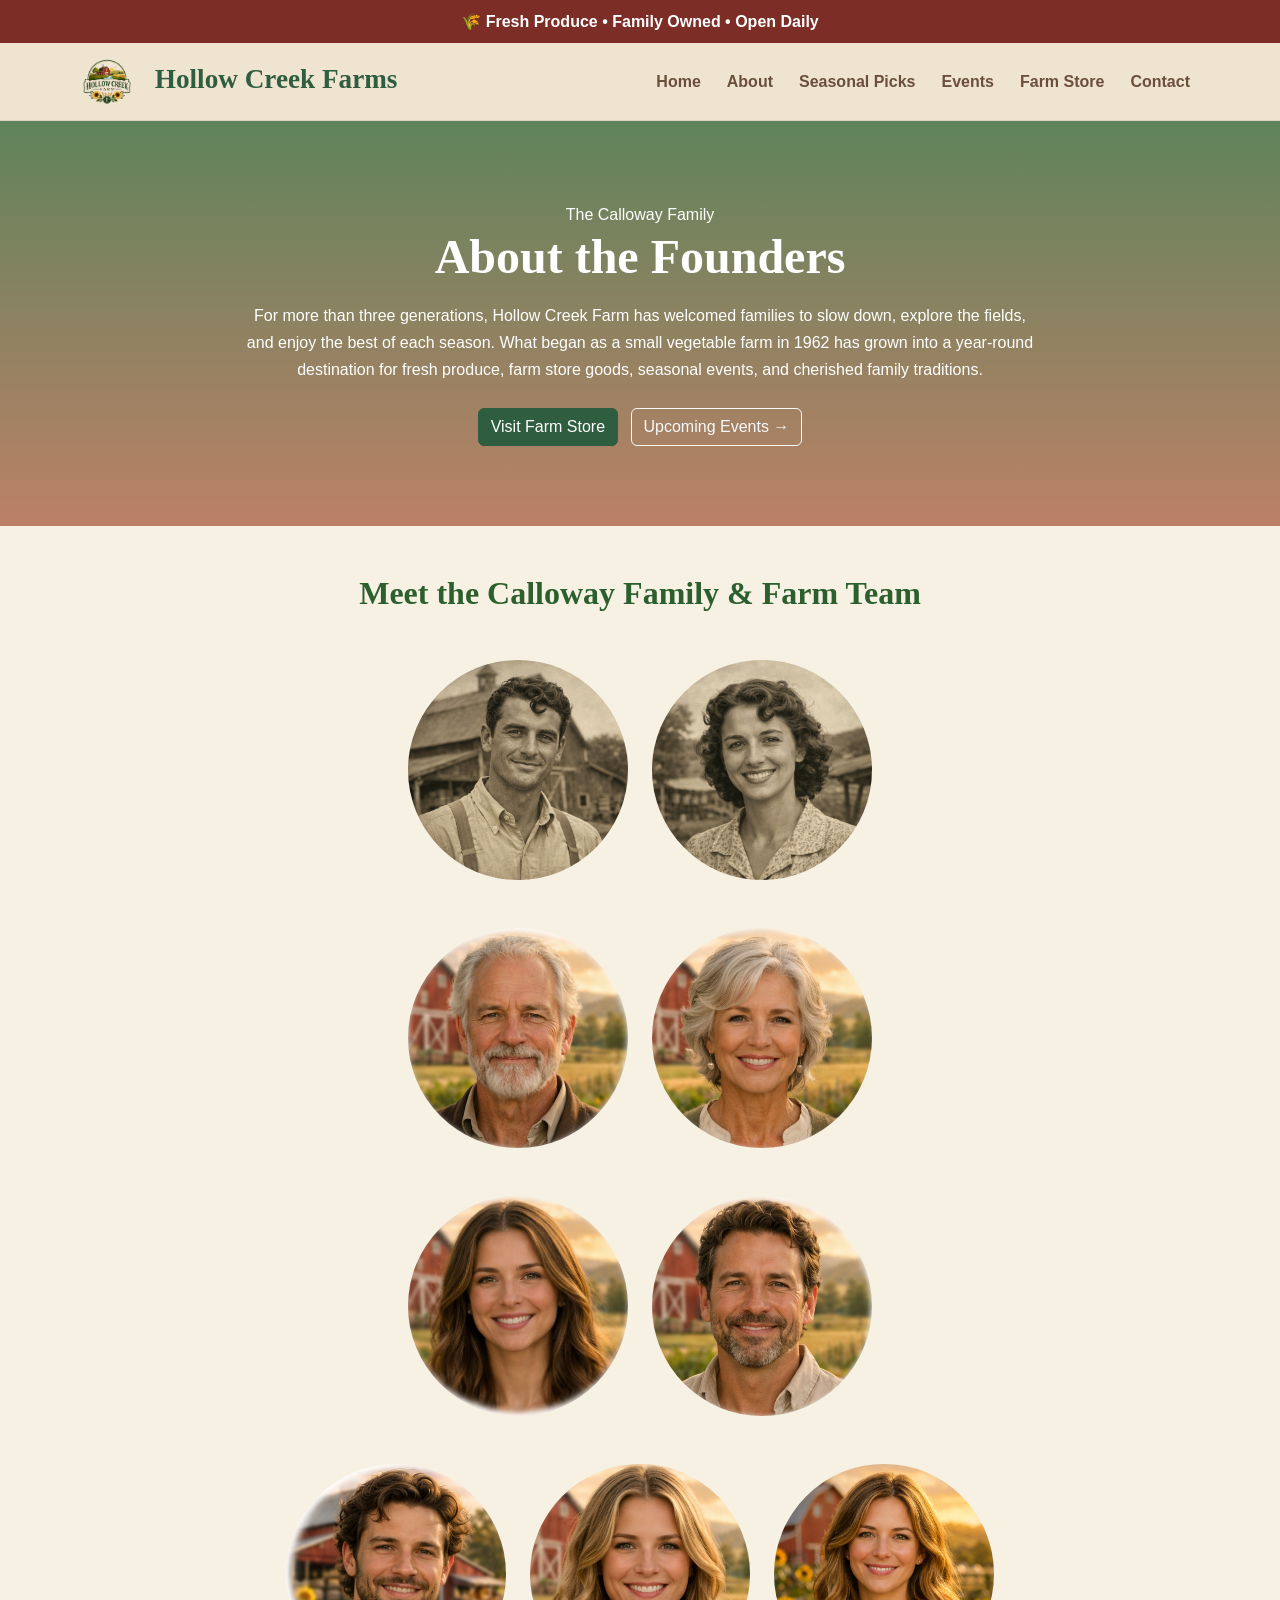
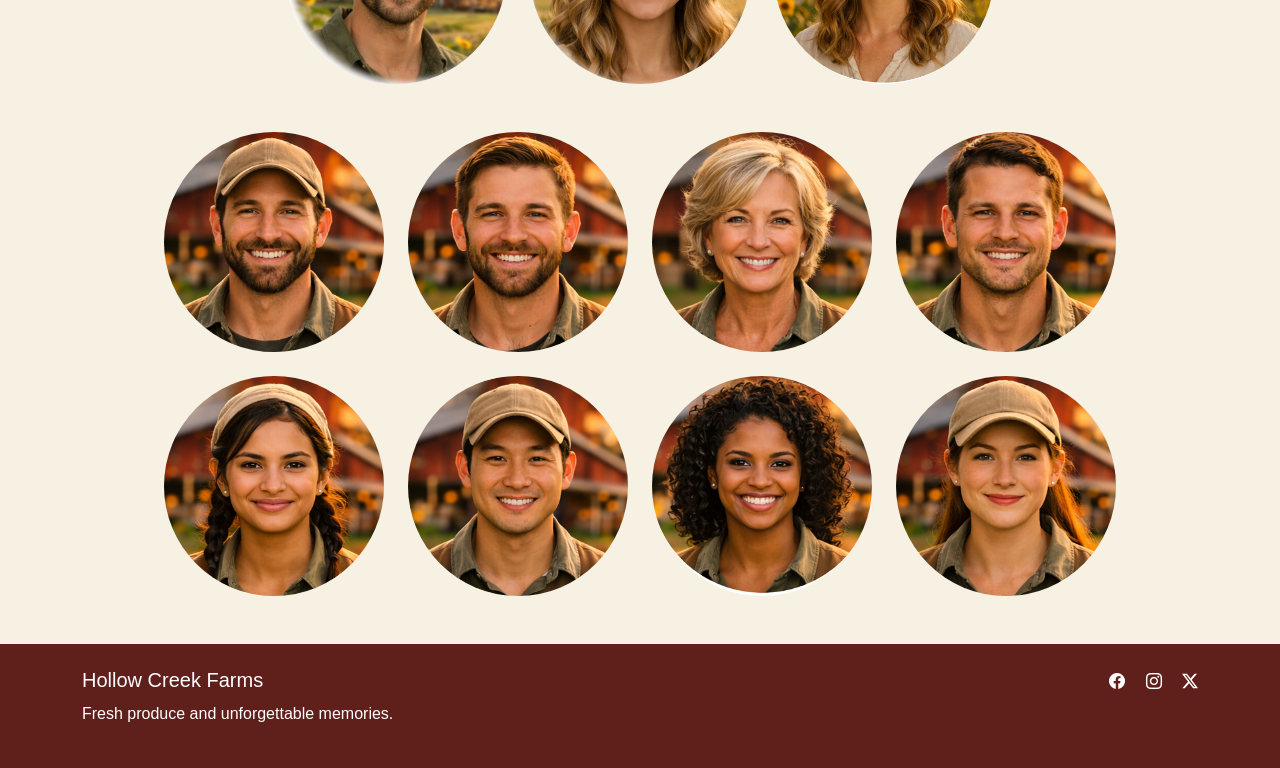
==== commit 3fd56b0a: "working on farm map" ====
--- a/about.html
+++ b/about.html
@@ -1,221 +1,329 @@
 <!doctype html>
 <html lang="en" data-bs-theme="light">
-    <head>
-        <title>Hollow Creek Farms</title>
-        <!-- Required meta tags -->
-        <meta charset="utf-8" />
-        <meta name="viewport" content="width=device-width, initial-scale=1" />
-
-        <!-- Bootstrap CSS v5.3.8 -->
-        <link
-            href="https://cdn.jsdelivr.net/npm/bootstrap@5.3.8/dist/css/bootstrap.min.css"
-            rel="stylesheet"
-            integrity="sha384-sRIl4kxILFvY47J16cr9ZwB07vP4J8+LH7qKQnuqkuIAvNWLzeN8tE5YBujZqJLB"
-            crossorigin="anonymous"
-        />
-        <link rel="stylesheet" href="styles.css">
-    </head>
-    
-
-    <body>
-        <header>
-  <section class="hero-container text-center">
-    <div class="hero-content">
-      <span class="hero-badge">The Calloway Family</span>
-      <h1 class="hero-title">About the Founders</h1>
-      <p class="hero-subtitle px-5">
-      For more than three generations, Hollow Creek Farm has welcomed families to slow down, explore the fields,
-and enjoy the best of each season. What began as a small vegetable farm in 1962 has grown into a year-
-round destination for fresh produce, farm store goods, seasonal events, and family traditions.
-      </p>
-      <div class="hero-buttons">
-        <a href="#" class="btn btn-primary">Get Started Free</a>
-        <a href="#" class="btn btn-secondary">Learn More &rarr;</a>
-      </div>
-    </div>
-  </section>
-        </header>
-       <main>
-  <div class="row mx-0">
-    <div class="circle-card">
-
-      <!-- ================================
-           HOLLOW CREEK FARM TEAM
-      ================================ -->
-      <div class="circle-item modal-card" 
-     data-title="Harold 'Hal' Calloway" 
-     data-description='<p>Hal Calloway established the very first roots of Hollow Creek Farm in the early 1960s. With determination, a restored barn, and a few acres of workable soil, he built the foundation of what would become a multi‑generation family farm.</p><p>Hal believed deeply in honest work and open fields, creating a place where families could slow down and reconnect with the land. His vision still shapes the farm’s character today.</p>'>
-  <img src="guy-founder.png" alt="Harold Calloway">
-  <div class="overlay text-light">
-    <h3>Harold "Hal" Calloway</h3>
-    <p>Original Founder</p>
-  </div>
+
+<head>
+    <meta charset="utf-8" />
+    <meta name="viewport" content="width=device-width, initial-scale=1" />
+    <title>About • Hollow Creek Farms</title>
+
+    <!-- Bootstrap -->
+    <link href="https://cdn.jsdelivr.net/npm/bootstrap@5.3.8/dist/css/bootstrap.min.css" rel="stylesheet">
+
+    <!-- Bootstrap Icons -->
+    <link rel="stylesheet" href="https://cdn.jsdelivr.net/npm/bootstrap-icons@1.11.3/font/bootstrap-icons.min.css">
+
+    <!-- Custom CSS -->
+    <link rel="stylesheet" href="styles.css">
+</head>
+
+<body>
+
+<!-- =========================
+     TOP BANNER + NAVBAR
+========================= -->
+<header id="mainHeader">
+
+    <div id="topBanner" class="text-center py-2 text-white">
+        🌾 Fresh Produce • Family Owned • Open Daily
+    </div>
+
+    <nav id="mainNavbar" class="navbar navbar-expand-lg">
+        <div class="container">
+
+            <a class="navbar-brand fw-bold" href="index.html">
+                <img class="me-3" src="Logos/main-logo-bg.png" alt="Logo" height="50">
+                Hollow Creek Farms
+            </a>
+
+            <button class="navbar-toggler" data-bs-toggle="collapse" data-bs-target="#navbarLinks">
+                <span class="navbar-toggler-icon"></span>
+            </button>
+
+            <div class="collapse navbar-collapse" id="navbarLinks">
+                <ul class="navbar-nav ms-auto">
+                    <li class="nav-item"><a class="nav-link navBtn" href="index.html">Home</a></li>
+                    <li class="nav-item"><a class="nav-link navBtn active" href="about.html">About</a></li>
+                    <li class="nav-item"><a class="nav-link navBtn" href="farm.html">Seasonal Picks</a></li>
+                    <li class="nav-item"><a class="nav-link navBtn" href="activities.html">Events</a></li>
+                    <li class="nav-item"><a class="nav-link navBtn" href="store.html">Farm Store</a></li>
+                    <li class="nav-item"><a class="nav-link navBtn" href="contact.html">Contact</a></li>
+                </ul>
+            </div>
+
+        </div>
+    </nav>
+
+</header>
+
+<!-- =========================
+     PAGE HERO
+========================= -->
+<section class="pageHero d-flex align-items-center">
+    <div class="container text-center text-white">
+        <span class="hero-badge">The Calloway Family</span>
+        <h1 class="display-5 fw-bold">About the Founders</h1>
+        <p class="mt-3 mx-auto" style="max-width: 800px;">
+            For more than three generations, Hollow Creek Farm has welcomed families to slow down, explore the fields,
+            and enjoy the best of each season. What began as a small vegetable farm in 1962 has grown into a year‑round
+            destination for fresh produce, farm store goods, seasonal events, and cherished family traditions.
+        </p>
+        <div class="mt-4">
+            <a href="store.html" class="btn btn-success me-2">Visit Farm Store</a>
+            <a href="activities.html" class="btn btn-outline-light">Upcoming Events →</a>
+        </div>
+    </div>
+</section>
+
+<!-- =========================
+     TEAM SECTION
+========================= -->
+<main>
+<section class="py-5">
+    <div class="container">
+
+        <h2 class="sectionTitle text-center mb-5">Meet the Calloway Family & Farm Team</h2>
+
+        <div class="row mx-0 justify-content-center">
+            <div class="circle-card">
+
+                <!-- ================================
+                     FOUNDING GENERATION
+                ================================ -->
+                <div class="circle-item modal-card"
+                     data-title="Harold 'Hal' Calloway"
+                     data-description='<p>Hal Calloway established the very first roots of Hollow Creek Farm in the early 1960s. With determination, a restored barn, and a few acres of workable soil, he built the foundation of what would become a multi‑generation family farm.</p><p>Hal believed deeply in honest work and open fields, creating a place where families could slow down and reconnect with the land. His vision still shapes the farm’s character today.</p>'>
+                    <img src="guy-founder.png" alt="Harold Calloway">
+                    <div class="overlay text-light">
+                        <h3>Harold "Hal" Calloway</h3>
+                        <p>Original Founder</p>
+                    </div>
+                </div>
+
+                <div class="circle-item modal-card"
+                     data-title="Eleanor Calloway"
+                     data-description='<p>Eleanor Calloway brought warmth, hospitality, and heart to the early days of Hollow Creek Farm. She welcomed neighbors with homemade recipes, organized the first seasonal gatherings, and created traditions that still define the farm’s spirit.</p><p>Her belief that a farm should feel like home helped shape Hollow Creek into the welcoming, family‑centered destination it is today.</p>'>
+                    <img src="lady-founder.png" alt="Eleanor Calloway">
+                    <div class="overlay text-light">
+                        <h3>Eleanor Calloway</h3>
+                        <p>Original Co‑Founder</p>
+                    </div>
+                </div>
+
+                <div class="row-break"></div>
+
+                <!-- ================================
+                     FIRST GENERATION
+                ================================ -->
+                <div class="circle-item modal-card"
+                     data-title="Bill Calloway"
+                     data-description='<p>Founder of Hollow Creek Farm in 1962.</p><p>Bill transformed a small vegetable patch into a thriving family farm known for its honesty, hard work, and community spirit. His vision of a place where families could slow down and reconnect still guides the farm today.</p>'>
+                    <img src="old-guy.png" alt="Bill Calloway">
+                    <div class="overlay text-light">
+                        <h3>Bill Calloway</h3>
+                        <p>Previous Owner</p>
+                    </div>
+                </div>
+
+                <div class="circle-item modal-card"
+                     data-title="Margaret Calloway"
+                     data-description='<p>Co‑founder and heart of Hollow Creek Farm.</p><p>Margaret built the farm’s welcoming atmosphere, greeting visitors with warmth and homemade goods. Her care for the land and people shaped the farm’s enduring character.</p>'>
+                    <img src="old-lady.png" alt="Margaret Calloway">
+                    <div class="overlay text-light">
+                        <h3>Margaret Calloway</h3>
+                        <p>Previous Owner</p>
+                    </div>
+                </div>
+
+                <div class="row-break"></div>
+
+                <!-- ================================
+                     SECOND GENERATION
+                ================================ -->
+                <div class="circle-item modal-card"
+                     data-title="Dana Calloway"
+                     data-description='<p>Daughter of Bill and Margaret, Dana continues her parents’ legacy with a focus on education and family‑friendly experiences.</p><p>She oversees seasonal events and ensures every visitor feels part of the Hollow Creek story.</p>'>
+                    <img src="dark-lady.png" alt="Dana Calloway">
+                    <div class="overlay text-light">
+                        <h3>Dana Calloway</h3>
+                        <p>Owner</p>
+                    </div>
+                </div>
+
+                <div class="circle-item modal-card"
+                     data-title="Rob Calloway"
+                     data-description='<p>Co‑owner and operations lead.</p><p>Rob manages the farm’s 140 acres, from the sunflower fields to the corn maze. His hands‑on approach keeps the farm running smoothly year‑round.</p>'>
+                    <img src="middle-guy.png" alt="Rob Calloway">
+                    <div class="overlay text-light">
+                        <h3>Rob Calloway</h3>
+                        <p>Co‑Owner</p>
+                    </div>
+                </div>
+
+                <div class="row-break"></div>
+
+                <!-- ================================
+                     THIRD GENERATION
+                ================================ -->
+                <div class="circle-item modal-card"
+                     data-title="Tyler Calloway"
+                     data-description='<p>Field manager and third‑generation farmer.</p><p>Tyler oversees planting and harvest operations, blending tradition with modern techniques to keep Hollow Creek thriving.</p>'>
+                    <img class="face-left" src="young-guy.png" alt="Tyler Calloway">
+                    <div class="overlay text-light">
+                        <h3>Tyler Calloway</h3>
+                        <p>Field Manager</p>
+                    </div>
+                </div>
+
+                <div class="circle-item modal-card"
+                     data-title="Meg Calloway"
+                     data-description='<p>Marketing and event coordinator.</p><p>Meg brings the farm’s story to life through social media and seasonal celebrations, connecting new generations to the Calloway legacy.</p>'>
+                    <img src="blonde-lady.png" alt="Meg Calloway">
+                    <div class="overlay text-light">
+                        <h3>Meg Calloway</h3>
+                        <p>Coordinator</p>
+                    </div>
+                </div>
+
+                <div class="circle-item modal-card"
+                     data-title="Sam Calloway"
+                     data-description='<p>Farm store and orchard lead.</p><p>Sam manages the pick‑your‑own orchard and farm store, ensuring visitors take home a piece of Hollow Creek’s charm.</p>'>
+                    <img class="sam-img" src="daughter.png" alt="Sam Calloway">
+                    <div class="overlay text-light">
+                        <h3>Sam Calloway</h3>
+                        <p>Store & Orchard Lead</p>
+                    </div>
+                </div>
+
+                <div class="row-break"></div>
+
+                <!-- ================================
+                     WORKERS
+                ================================ -->
+                <div class="circle-item modal-card" data-title="Benny Green"
+                     data-description='<p>Known for his precision planting and soil care.</p><p>Maintains the irrigation systems and ensures every crop gets the perfect start.</p>'>
+                    <img src="hat-worker.png" alt="Benny Green">
+                    <div class="overlay text-light">
+                        <h3>Benny Green</h3>
+                        <p>Field Technician</p>
+                    </div>
+                </div>
+
+                <div class="circle-item modal-card" data-title="Lenny Green"
+                     data-description='<p>Benny’s identical twin and the farm’s machinery expert.</p><p>Handles tractors, plows, and repairs with unmatched skill and humor.</p>'>
+                    <img src="nohat-worker.png" alt="Lenny Green">
+                    <div class="overlay text-light">
+                        <h3>Lenny Green</h3>
+                        <p>Equipment Operator</p>
+                    </div>
+                </div>
+
+                <div class="circle-item modal-card" data-title="Lydia Brooks"
+                     data-description='<p>Oversees sorting and packaging of fresh vegetables.</p><p>Her attention to detail keeps Hollow Creek’s produce looking its best.</p>'>
+                    <img src="old-worker.png" alt="Lydia Brooks">
+                    <div class="overlay text-light">
+                        <h3>Lydia Brooks</h3>
+                        <p>Produce Specialist</p>
+                    </div>
+                </div>
+
+                <div class="circle-item modal-card" data-title="Marcus Hill"
+                     data-description='<p>Manages the care and feeding of the farm’s animals.</p><p>Known for his calm demeanor and knack for keeping the barn in harmony.</p>'>
+                    <img src="guy-worker.png" alt="Marcus Hill">
+                    <div class="overlay text-light">
+                        <h3>Marcus Hill</h3>
+                        <p>Livestock Coordinator</p>
+                    </div>
+                </div>
+
+                <div class="circle-item modal-card" data-title="Nina Flores"
+                     data-description='<p>Greets every visitor with a smile and knows every product by heart.</p><p>Her friendly energy makes the store feel like home.</p>'>
+                    <img src="headband-worker.png" alt="Nina Flores">
+                    <div class="overlay text-light">
+                        <h3>Nina Flores</h3>
+                        <p>Farm Store Clerk</p>
+                    </div>
+                </div>
+
+                <div class="circle-item modal-card" data-title="Eli Turner"
+                     data-description='<p>Handles repairs, carpentry, and keeps the barn running smoothly.</p><p>Always has a toolbelt and a good story ready.</p>'>
+                    <img src="asian-worker.png" alt="Eli Turner">
+                    <div class="overlay text-light">
+                        <h3>Eli Turner</h3>
+                        <p>Maintenance Lead</p>
+                    </div>
+                </div>
+
+                <div class="circle-item modal-card" data-title="Rosa Delgado"
+                     data-description='<p>Creates seasonal arrangements for events and the farm store.</p><p>Her sunflower wreaths are a Hollow Creek favorite.</p>'>
+                    <img src="black-worker.png" alt="Rosa Delgado">
+                    <div class="overlay text-light">
+                        <h3>Rosa Delgado</h3>
+                        <p>Floral Designer</p>
+                    </div>
+                </div>
+
+                <div class="circle-item modal-card" data-title="Callie Moore"
+                     data-description='<p>Works behind the scenes to prepare spaces for festivals and gatherings.</p><p>Her teamwork and quick thinking keep every event running smoothly.</p>'>
+                    <img src="lady-worker.png" alt="Callie Moore">
+                    <div class="overlay text-light">
+                        <h3>Callie Moore</h3>
+                        <p>Event Setup Crew</p>
+                    </div>
+                </div>
+
+            </div>
+        </div>
+
+    </div>
+</section>
+</main>
+
+<!-- =========================
+     FOOTER
+========================= -->
+<footer id="mainFooter" class="text-white py-4">
+    <div class="container">
+        <div class="row">
+
+            <div class="col-md-6">
+                <h5>Hollow Creek Farms</h5>
+                <p>Fresh produce and unforgettable memories.</p>
+            </div>
+
+            <div class="col-md-6 text-end">
+                <i class="bi bi-facebook me-3"></i>
+                <i class="bi bi-instagram me-3"></i>
+                <i class="bi bi-twitter-x"></i>
+            </div>
+
+        </div>
+    </div>
+</footer>
+
+<!-- =========================
+     MODAL
+========================= -->
+<div class="modal fade" id="genericModal" tabindex="-1">
+    <div class="modal-dialog modal-lg">
+        <div class="modal-content">
+            <div class="modal-header">
+                <h5 class="modal-title" id="modalTitle"></h5>
+                <button type="button" class="btn-close" data-bs-dismiss="modal"></button>
+            </div>
+            <div class="modal-body" id="modalBody"></div>
+        </div>
+    </div>
 </div>
 
-<div class="circle-item modal-card" 
-     data-title="Eleanor Calloway" 
-     data-description='<p>Eleanor Calloway brought warmth, hospitality, and heart to the early days of Hollow Creek Farm. She welcomed neighbors with homemade recipes, organized the first seasonal gatherings, and created traditions that still define the farm’s spirit.</p><p>Her belief that a farm should feel like home helped shape Hollow Creek into the welcoming, family‑centered destination it is today.</p>'>
-  <img src="lady-founder.png" alt="Eleanor Calloway">
-  <div class="overlay text-light">
-    <h3>Eleanor Calloway</h3>
-    <p>Original Co‑Founder</p>
-  </div>
-</div>
- <div class="row-break"></div>
-
-      <!-- Founders -->
-      <div class="circle-item modal-card" data-title="Bill Calloway" data-description='<p>Founder of Hollow Creek Farm in 1962.</p><p>Bill transformed a small vegetable patch into a thriving family farm known for its honesty, hard work, and community spirit. His vision of a place where families could slow down and reconnect still guides the farm today.</p>'>
-        <img src="old-guy.png" alt="Bill Calloway">
-        <div class="overlay text-light">
-          <h3>Bill Calloway</h3>
-          <p>Previous Owner</p>
-        </div>
-      </div>
-
-      <div class="circle-item modal-card" data-title="Margaret Calloway" data-description='<p>Co‑founder and heart of Hollow Creek Farm.</p><p>Margaret built the farm’s welcoming atmosphere, greeting visitors with warmth and homemade goods. Her care for the land and people shaped the farm’s enduring character.</p>'>
-        <img src="old-lady.png" alt="Margaret Calloway">
-        <div class="overlay text-light">
-          <h3>Margaret Calloway</h3>
-          <p>Previous Owner</p>
-        </div>
-      </div>
-        <div class="row-break"></div>
-
-      <!-- Second Generation -->
-      <div class="circle-item modal-card" data-title="Dana Calloway" data-description='<p>Daughter of Bill and Margaret, Dana continues her parents’ legacy with a focus on education and family‑friendly experiences.</p><p>She oversees seasonal events and ensures every visitor feels part of the Hollow Creek story.</p>'>
-        <img src="dark-lady.png" alt="Dana Calloway">
-        <div class="overlay text-light">
-          <h3>Dana Calloway</h3>
-          <p>Owner</p>
-        </div>
-      </div>
-
-      <div class="circle-item modal-card" data-title="Rob Calloway" data-description='<p>Co‑owner and operations lead.</p><p>Rob manages the farm’s 140 acres, from the sunflower fields to the corn maze. His hands‑on approach keeps the farm running smoothly year‑round.</p>'>
-        <img src="middle-guy.png" alt="Rob Calloway">
-        <div class="overlay text-light">
-          <h3>Rob Calloway</h3>
-          <p>Co‑Owner</p>
-        </div>
-      </div>
-        <div class="row-break"></div>
-
-      <!-- Third Generation -->
-      <div class="circle-item modal-card " data-title="Tyler Calloway" data-description='<p>Field manager and third‑generation farmer.</p><p>Tyler oversees planting and harvest operations, blending tradition with modern techniques to keep Hollow Creek thriving.</p>'>
-        <img class="face-left" src="young-guy.png" alt="Tyler Calloway">
-        <div class="overlay text-light">
-          <h3>Tyler Calloway</h3>
-          <p>Field Manager</p>
-        </div>
-      </div>
-
-      <div class="circle-item modal-card" data-title="Meg Calloway" data-description='<p>Marketing and event coordinator.</p><p>Meg brings the farm’s story to life through social media and seasonal celebrations, connecting new generations to the Calloway legacy.</p>'>
-        <img src="blonde-lady.png" alt="Meg Calloway">
-        <div class="overlay text-light">
-          <h3>Meg Calloway</h3>
-          <p>Coordinator</p>
-        </div>
-      </div>
-
-      <div class="circle-item modal-card" data-title="Sam Calloway" data-description='<p>Farm store and orchard lead.</p><p>Sam manages the pick‑your‑own orchard and farm store, ensuring visitors take home a piece of Hollow Creek’s charm.</p>'>
-        <img class="sam-img" src="daughter.png" alt="Sam Calloway">
-        <div class="overlay text-light">
-          <h3>Sam Calloway</h3>
-          <p>Store & Orchard Lead</p>
-        </div>
-      </div>
-  <div class="row-break"></div>
-      <!-- Workers -->
-      <div class="circle-item modal-card" data-title="Benny Green" data-description='<p>Known for his precision planting and soil care.</p><p>Maintains the irrigation systems and ensures every crop gets the perfect start.</p>'>
-        <img src="hat-worker.png" alt="Benny Green">
-        <div class="overlay text-light">
-          <h3>Benny Green</h3>
-          <p>Field Technician</p>
-        </div>
-      </div>
-
-      <div class="circle-item modal-card" data-title="Lenny Green" data-description='<p>Benny’s identical twin and the farm’s machinery expert.</p><p>Handles tractors, plows, and repairs with unmatched skill and humor.</p>'>
-        <img src="nohat-worker.png" alt="Lenny Green">
-        <div class="overlay text-light">
-          <h3>Lenny Green</h3>
-          <p>Equipment Operator</p>
-        </div>
-      </div>
-
-      <div class="circle-item modal-card" data-title="Lydia Brooks" data-description='<p>Oversees sorting and packaging of fresh vegetables.</p><p>Her attention to detail keeps Hollow Creek’s produce looking its best.</p>'>
-        <img src="old-worker.png" alt="Lydia Brooks">
-        <div class="overlay text-light">
-          <h3>Lydia Brooks</h3>
-          <p>Produce Specialist</p>
-        </div>
-      </div>
-
-      <div class="circle-item modal-card" data-title="Marcus Hill" data-description='<p>Manages the care and feeding of the farm’s animals.</p><p>Known for his calm demeanor and knack for keeping the barn in harmony.</p>'>
-        <img src="guy-worker.png" alt="Marcus Hill">
-        <div class="overlay text-light">
-          <h3>Marcus Hill</h3>
-          <p>Livestock Coordinator</p>
-        </div>
-      </div>
-
-      <div class="circle-item modal-card" data-title="Nina Flores" data-description='<p>Greets every visitor with a smile and knows every product by heart.</p><p>Her friendly energy makes the store feel like home.</p>'>
-        <img src="headband-worker.png" alt="Nina Flores">
-        <div class="overlay text-light">
-          <h3>Nina Flores</h3>
-          <p>Farm Store Clerk</p>
-        </div>
-      </div>
-
-      <div class="circle-item modal-card" data-title="Eli Turner" data-description='<p>Handles repairs, carpentry, and keeps the barn running smoothly.</p><p>Always has a toolbelt and a good story ready.</p>'>
-        <img src="asian-worker.png" alt="Eli Turner">
-        <div class="overlay text-light">
-          <h3>Eli Turner</h3>
-          <p>Maintenance Lead</p>
-        </div>
-      </div>
-
-      <div class="circle-item modal-card" data-title="Rosa Delgado" data-description='<p>Creates seasonal arrangements for events and the farm store.</p><p>Her sunflower wreaths are a Hollow Creek favorite.</p>'>
-        <img src="black-worker.png" alt="Rosa Delgado">
-        <div class="overlay text-light">
-          <h3>Rosa Delgado</h3>
-          <p>Floral Designer</p>
-        </div>
-      </div>
-
-      <div class="circle-item modal-card" data-title="Callie Moore" data-description='<p>Works behind the scenes to prepare spaces for festivals and gatherings.</p><p>Her teamwork and quick thinking keep every event running smoothly.</p>'>
-        <img src="lady-worker.png" alt="Callie Moore">
-        <div class="overlay text-light">
-          <h3>Callie Moore</h3>
-          <p>Event Setup Crew</p>
-        </div>
-      </div>
-
-    </div>
-  </div>
-</main>
-
-        <footer>
-           
-        </footer>
-        <div class="modal fade" id="genericModal" tabindex="-1">
-            <div class="modal-dialog modal-lg">
-                <div class="modal-content">
-                    <div class="modal-header">
-                        <h5 class="modal-title" id="modalTitle"></h5>
-                        <button type="button" class="btn-close" data-bs-dismiss="modal"></button>
-                    </div>
-                    <div class="modal-body" id="modalBody"></div>
-                </div>
-            </div>
-        </div>
-       
-        <script
-            src="https://cdn.jsdelivr.net/npm/bootstrap@5.3.8/dist/js/bootstrap.bundle.min.js"
-            integrity="sha384-FKyoEForCGlyvwx9Hj09JcYn3nv7wiPVlz7YYwJrWVcXK/BmnVDxM+D2scQbITxI"
-            crossorigin="anonymous"
-        ></script>
-               <script src="items.js"></script>
+<!-- =========================
+     SCRIPTS
+========================= -->
+<script src="https://cdn.jsdelivr.net/npm/bootstrap@5.3.8/dist/js/bootstrap.bundle.min.js"></script>
+     <script src="items.js"></script>
                   <script src="events.js"></script>
 <script src="script.js"></script>
 
-    </body>
+</body>
 </html>
+
+
--- a/styles.css
+++ b/styles.css
@@ -422,20 +422,16 @@
     border-radius: 20px;
 }
 
-/* Map Image Container - Makes image fill the card */
 .map-image-container {
     width: 100%;
-    height: 500px;
-    overflow: hidden;
-    display: block;
 }
 
 .map-image-container img {
     width: 100%;
-    height: 100%;
-    object-fit: cover;
-    display: block;
-}
+    height: auto;
+    object-fit: contain;
+}
+
 
 /* ================================
    DIRECTIONS SECTION
@@ -598,7 +594,7 @@
     to { transform: scale(1); opacity: 1; }
 }
 
-.map {
+/* .map {
     height: 500px;
      background-size: cover; 
 width:500px;
@@ -607,7 +603,7 @@
     height: 500px;
      background-size: cover;
 width:500px;
-}
+} */
 
 .row-break {
   flex-basis: 100%;
@@ -641,3 +637,149 @@
 }
 
 
+.card {
+    position: relative; /* REQUIRED */
+    overflow: hidden;   /* keeps overlay inside */
+}
+
+.card-overlay {
+    position: absolute;
+    bottom: 0;
+    left: 0;
+    width: 100%;
+
+    background: rgba(53, 64, 53, 0.45);
+    color: white;
+
+    padding: 20px 12px;
+    text-align: left;
+
+    backdrop-filter: blur(2px);
+    z-index: 3; /* forces it ABOVE the image */
+}
+
+.card img {
+    display: block;
+    width: 100%;
+    height: auto;
+    z-index: 1;
+}
+.card-overlay {
+       /* lifts it above the edge */
+    padding: 10px 10px;
+    border-radius: 4px;
+        /* position left */
+}
+.map-container {
+  position: relative;
+  width: 100%;
+  max-width: 1024px;
+}
+.farm-map {
+  width: 100%;
+  display: block;
+}
+.hotspot {
+  position: absolute;
+  cursor: pointer;
+  border-radius: 50%;
+  transition: box-shadow 0.3s ease;
+  border: 2px solid rgba(255, 42, 0, 0.8);
+}
+.hayride { top: 60%; left: 30%; width: 80px; height: 80px; }
+.strawberries { top: 25%; left: 45%; width: 60px; height: 60px; }
+.hotspot:hover {
+  box-shadow: 0 0 20px 10px rgba(255, 215, 0, 0.6);
+}
+.tooltip {
+  position: absolute;
+  top: -40px;
+  left: 50%;
+  transform: translateX(-50%);
+  background: rgba(255, 255, 255, 0.9);
+  border: 1px solid #ccc;
+  padding: 6px 10px;
+  border-radius: 6px;
+  font-size: 0.9em;
+  white-space: nowrap;
+}
+
+/* ================================
+   INTERACTIVE FARM MAP HOTSPOTS
+================================ */
+
+.map-container {
+  position: relative;
+  width: 100%;
+  max-width: 1024px;
+}
+
+.farm-map {
+  width: 100%;
+  display: block;
+  border-radius: 20px;
+}
+
+.hotspot {
+  position: absolute;
+  cursor: pointer;
+  border-radius: 50%;
+  border: 2px solid rgba(255, 42, 0, 0.8);
+  transition: box-shadow 0.3s ease, transform 0.3s ease, background 0.3s ease;
+  background: rgba(255, 255, 255, 0.15); /* subtle clickable cue */
+}
+
+/* Hover = glow + slight scale + brighter center */
+.hotspot:hover {
+  box-shadow: 0 0 25px 12px rgba(255, 215, 0, 0.7);
+  transform: scale(1.12);
+  background: rgba(255, 255, 255, 0.35);
+}
+
+
+/* Tooltip styling */
+.tooltip {
+  position: absolute;
+  top: -45px;
+  left: 50%;
+  transform: translateX(-50%);
+  background: rgba(255, 255, 255, 0.95);
+  border: 1px solid #ccc;
+  padding: 6px 10px;
+  border-radius: 6px;
+  font-size: 0.9em;
+  color: #2f5d3f;
+  white-space: nowrap;
+  box-shadow: 0 2px 6px rgba(0,0,0,0.15);
+  pointer-events: none;
+}
+
+.sunflower { top: 25%; left: 9.5%; width: 70px; height: 70px; }
+.strawberry { top: 22%; left: 33%; width: 60px; height: 60px; }
+.blueberry { top: 27.1%; left: 59.3%; width: 60px; height: 60px; }
+.cornmaze { top: 17.9%; left: 81.6%; width: 80px; height: 80px; }
+.pumpkin { top: 44.8%; left: 74.2%; width: 70px; height: 70px; }
+.animalbarn { top: 39.2%; left: 54.8%; width: 60px; height: 60px; }
+.mainbarn { top: 44.3%; left: 39.6%; width: 70px; height: 70px; }
+.orchard { top: 51%; left: 9%; width: 70px; height: 70px; }
+.farmstore { top: 49.6%; left: 34.5%; width: 60px; height: 60px; }
+.pavilion { top: 59.2%; left: 40.5%; width: 60px; height: 60px; }
+.restrooms { top: 52.7%; left: 53%; width: 50px; height: 50px; }
+.picnic { top: 66.8%; left: 56%; width: 70px; height: 70px; }
+.pond { top: 52.5%; left: 77.3%; width: 70px; height: 70px; }
+.creek { top: 74.8%; left: 69.8%; width: 80px; height: 80px; }
+.entrance { top: 83.6%; left: 19.8%; width: 70px; height: 70px; }
+.parking { top: 84.6%; left: 29.8%; width: 70px; height: 70px; }
+.hayride { top: 59.5%; left: 29.8%; width: 100px; height: 100px; border-radius: 50%; }
+
+
+
+/* Optional animated glow for trails */
+@keyframes glowPulse {
+  0%, 100% { box-shadow: 0 0 20px 10px rgba(255, 215, 0, 0.4); }
+  50% { box-shadow: 0 0 30px 15px rgba(255, 215, 0, 0.8); }
+}
+.hayride:hover {
+  animation: glowPulse 1.5s infinite;
+}
+
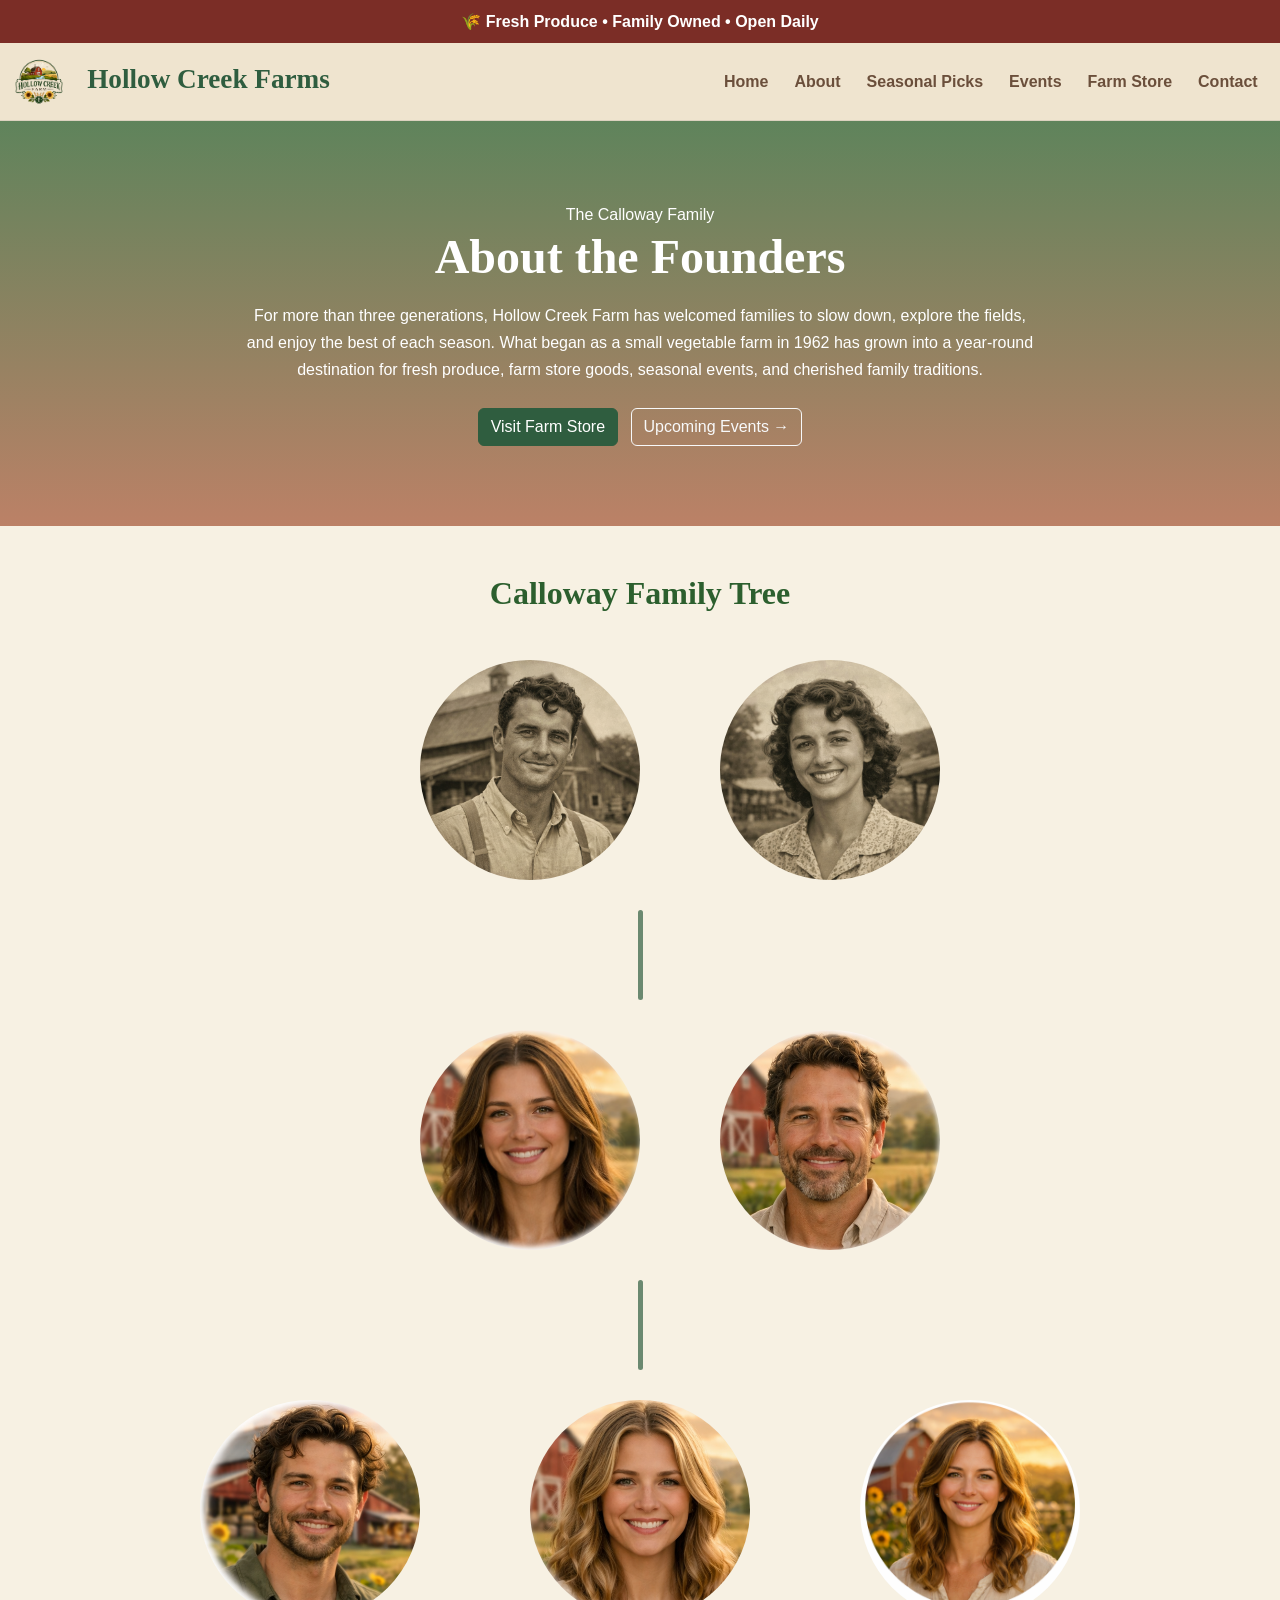
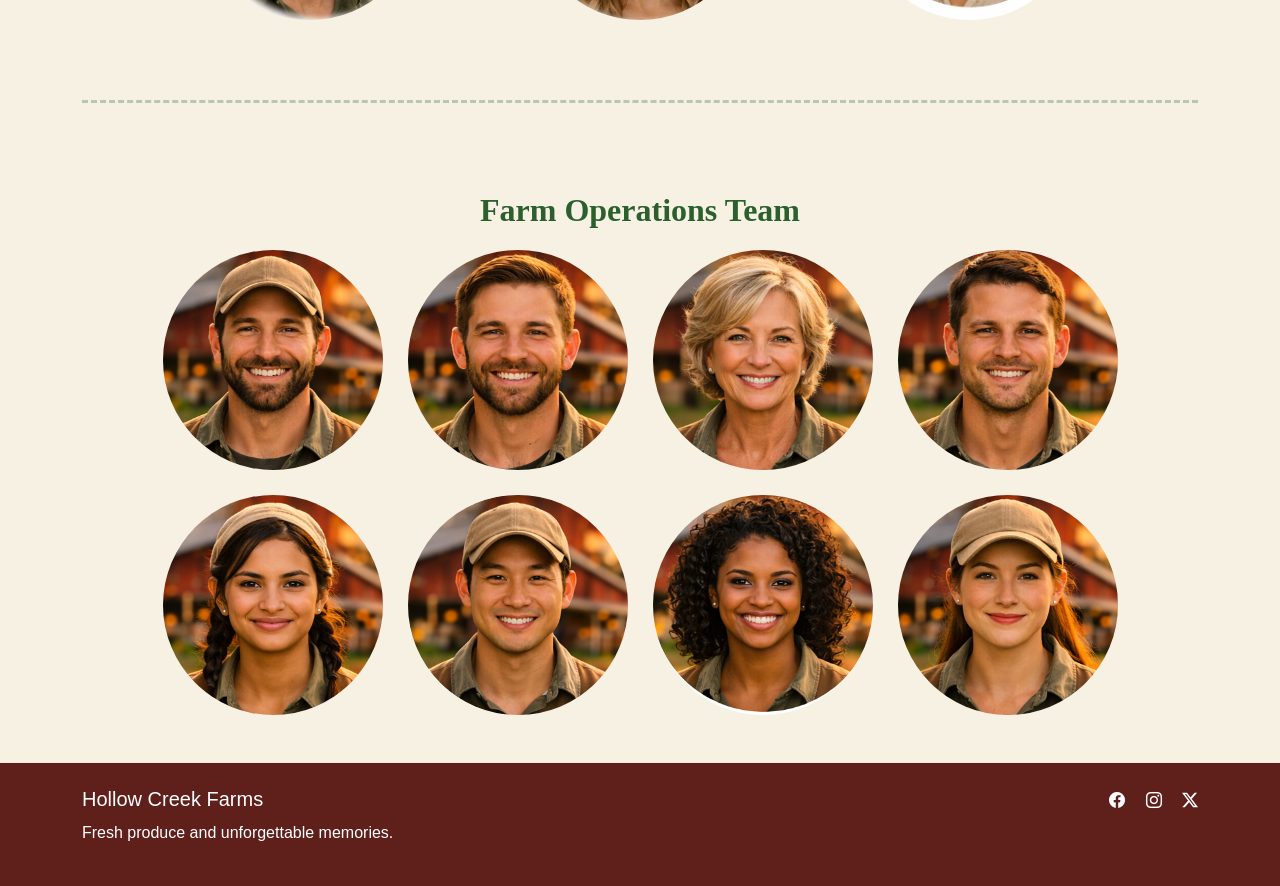
==== commit 9e9d9b65: "about page styled but broken, one of the girls face is too high up for circle, generation missing, i" ====
--- a/about.html
+++ b/about.html
@@ -74,207 +74,130 @@
     </div>
 </section>
 
-<!-- =========================
-     TEAM SECTION
-========================= -->
 <main>
 <section class="py-5">
-    <div class="container">
-
-        <h2 class="sectionTitle text-center mb-5">Meet the Calloway Family & Farm Team</h2>
-
-        <div class="row mx-0 justify-content-center">
-            <div class="circle-card">
-
-                <!-- ================================
-                     FOUNDING GENERATION
-                ================================ -->
-                <div class="circle-item modal-card"
-                     data-title="Harold 'Hal' Calloway"
-                     data-description='<p>Hal Calloway established the very first roots of Hollow Creek Farm in the early 1960s. With determination, a restored barn, and a few acres of workable soil, he built the foundation of what would become a multi‑generation family farm.</p><p>Hal believed deeply in honest work and open fields, creating a place where families could slow down and reconnect with the land. His vision still shapes the farm’s character today.</p>'>
-                    <img src="guy-founder.png" alt="Harold Calloway">
-                    <div class="overlay text-light">
-                        <h3>Harold "Hal" Calloway</h3>
-                        <p>Original Founder</p>
-                    </div>
-                </div>
-
-                <div class="circle-item modal-card"
-                     data-title="Eleanor Calloway"
-                     data-description='<p>Eleanor Calloway brought warmth, hospitality, and heart to the early days of Hollow Creek Farm. She welcomed neighbors with homemade recipes, organized the first seasonal gatherings, and created traditions that still define the farm’s spirit.</p><p>Her belief that a farm should feel like home helped shape Hollow Creek into the welcoming, family‑centered destination it is today.</p>'>
-                    <img src="lady-founder.png" alt="Eleanor Calloway">
-                    <div class="overlay text-light">
-                        <h3>Eleanor Calloway</h3>
-                        <p>Original Co‑Founder</p>
-                    </div>
-                </div>
-
-                <div class="row-break"></div>
-
-                <!-- ================================
-                     FIRST GENERATION
-                ================================ -->
-                <div class="circle-item modal-card"
-                     data-title="Bill Calloway"
-                     data-description='<p>Founder of Hollow Creek Farm in 1962.</p><p>Bill transformed a small vegetable patch into a thriving family farm known for its honesty, hard work, and community spirit. His vision of a place where families could slow down and reconnect still guides the farm today.</p>'>
-                    <img src="old-guy.png" alt="Bill Calloway">
-                    <div class="overlay text-light">
-                        <h3>Bill Calloway</h3>
-                        <p>Previous Owner</p>
-                    </div>
-                </div>
-
-                <div class="circle-item modal-card"
-                     data-title="Margaret Calloway"
-                     data-description='<p>Co‑founder and heart of Hollow Creek Farm.</p><p>Margaret built the farm’s welcoming atmosphere, greeting visitors with warmth and homemade goods. Her care for the land and people shaped the farm’s enduring character.</p>'>
-                    <img src="old-lady.png" alt="Margaret Calloway">
-                    <div class="overlay text-light">
-                        <h3>Margaret Calloway</h3>
-                        <p>Previous Owner</p>
-                    </div>
-                </div>
-
-                <div class="row-break"></div>
-
-                <!-- ================================
-                     SECOND GENERATION
-                ================================ -->
-                <div class="circle-item modal-card"
-                     data-title="Dana Calloway"
-                     data-description='<p>Daughter of Bill and Margaret, Dana continues her parents’ legacy with a focus on education and family‑friendly experiences.</p><p>She oversees seasonal events and ensures every visitor feels part of the Hollow Creek story.</p>'>
-                    <img src="dark-lady.png" alt="Dana Calloway">
-                    <div class="overlay text-light">
-                        <h3>Dana Calloway</h3>
-                        <p>Owner</p>
-                    </div>
-                </div>
-
-                <div class="circle-item modal-card"
-                     data-title="Rob Calloway"
-                     data-description='<p>Co‑owner and operations lead.</p><p>Rob manages the farm’s 140 acres, from the sunflower fields to the corn maze. His hands‑on approach keeps the farm running smoothly year‑round.</p>'>
-                    <img src="middle-guy.png" alt="Rob Calloway">
-                    <div class="overlay text-light">
-                        <h3>Rob Calloway</h3>
-                        <p>Co‑Owner</p>
-                    </div>
-                </div>
-
-                <div class="row-break"></div>
-
-                <!-- ================================
-                     THIRD GENERATION
-                ================================ -->
-                <div class="circle-item modal-card"
-                     data-title="Tyler Calloway"
-                     data-description='<p>Field manager and third‑generation farmer.</p><p>Tyler oversees planting and harvest operations, blending tradition with modern techniques to keep Hollow Creek thriving.</p>'>
-                    <img class="face-left" src="young-guy.png" alt="Tyler Calloway">
-                    <div class="overlay text-light">
-                        <h3>Tyler Calloway</h3>
-                        <p>Field Manager</p>
-                    </div>
-                </div>
-
-                <div class="circle-item modal-card"
-                     data-title="Meg Calloway"
-                     data-description='<p>Marketing and event coordinator.</p><p>Meg brings the farm’s story to life through social media and seasonal celebrations, connecting new generations to the Calloway legacy.</p>'>
-                    <img src="blonde-lady.png" alt="Meg Calloway">
-                    <div class="overlay text-light">
-                        <h3>Meg Calloway</h3>
-                        <p>Coordinator</p>
-                    </div>
-                </div>
-
-                <div class="circle-item modal-card"
-                     data-title="Sam Calloway"
-                     data-description='<p>Farm store and orchard lead.</p><p>Sam manages the pick‑your‑own orchard and farm store, ensuring visitors take home a piece of Hollow Creek’s charm.</p>'>
-                    <img class="sam-img" src="daughter.png" alt="Sam Calloway">
-                    <div class="overlay text-light">
-                        <h3>Sam Calloway</h3>
-                        <p>Store & Orchard Lead</p>
-                    </div>
-                </div>
-
-                <div class="row-break"></div>
-
-                <!-- ================================
-                     WORKERS
-                ================================ -->
-                <div class="circle-item modal-card" data-title="Benny Green"
-                     data-description='<p>Known for his precision planting and soil care.</p><p>Maintains the irrigation systems and ensures every crop gets the perfect start.</p>'>
-                    <img src="hat-worker.png" alt="Benny Green">
-                    <div class="overlay text-light">
-                        <h3>Benny Green</h3>
-                        <p>Field Technician</p>
-                    </div>
-                </div>
-
-                <div class="circle-item modal-card" data-title="Lenny Green"
-                     data-description='<p>Benny’s identical twin and the farm’s machinery expert.</p><p>Handles tractors, plows, and repairs with unmatched skill and humor.</p>'>
-                    <img src="nohat-worker.png" alt="Lenny Green">
-                    <div class="overlay text-light">
-                        <h3>Lenny Green</h3>
-                        <p>Equipment Operator</p>
-                    </div>
-                </div>
-
-                <div class="circle-item modal-card" data-title="Lydia Brooks"
-                     data-description='<p>Oversees sorting and packaging of fresh vegetables.</p><p>Her attention to detail keeps Hollow Creek’s produce looking its best.</p>'>
-                    <img src="old-worker.png" alt="Lydia Brooks">
-                    <div class="overlay text-light">
-                        <h3>Lydia Brooks</h3>
-                        <p>Produce Specialist</p>
-                    </div>
-                </div>
-
-                <div class="circle-item modal-card" data-title="Marcus Hill"
-                     data-description='<p>Manages the care and feeding of the farm’s animals.</p><p>Known for his calm demeanor and knack for keeping the barn in harmony.</p>'>
-                    <img src="guy-worker.png" alt="Marcus Hill">
-                    <div class="overlay text-light">
-                        <h3>Marcus Hill</h3>
-                        <p>Livestock Coordinator</p>
-                    </div>
-                </div>
-
-                <div class="circle-item modal-card" data-title="Nina Flores"
-                     data-description='<p>Greets every visitor with a smile and knows every product by heart.</p><p>Her friendly energy makes the store feel like home.</p>'>
-                    <img src="headband-worker.png" alt="Nina Flores">
-                    <div class="overlay text-light">
-                        <h3>Nina Flores</h3>
-                        <p>Farm Store Clerk</p>
-                    </div>
-                </div>
-
-                <div class="circle-item modal-card" data-title="Eli Turner"
-                     data-description='<p>Handles repairs, carpentry, and keeps the barn running smoothly.</p><p>Always has a toolbelt and a good story ready.</p>'>
-                    <img src="asian-worker.png" alt="Eli Turner">
-                    <div class="overlay text-light">
-                        <h3>Eli Turner</h3>
-                        <p>Maintenance Lead</p>
-                    </div>
-                </div>
-
-                <div class="circle-item modal-card" data-title="Rosa Delgado"
-                     data-description='<p>Creates seasonal arrangements for events and the farm store.</p><p>Her sunflower wreaths are a Hollow Creek favorite.</p>'>
-                    <img src="black-worker.png" alt="Rosa Delgado">
-                    <div class="overlay text-light">
-                        <h3>Rosa Delgado</h3>
-                        <p>Floral Designer</p>
-                    </div>
-                </div>
-
-                <div class="circle-item modal-card" data-title="Callie Moore"
-                     data-description='<p>Works behind the scenes to prepare spaces for festivals and gatherings.</p><p>Her teamwork and quick thinking keep every event running smoothly.</p>'>
-                    <img src="lady-worker.png" alt="Callie Moore">
-                    <div class="overlay text-light">
-                        <h3>Callie Moore</h3>
-                        <p>Event Setup Crew</p>
-                    </div>
-                </div>
-
-            </div>
-        </div>
-
-    </div>
+<div class="container">
+
+<h2 class="sectionTitle text-center mb-5">Calloway Family Tree</h2>
+
+<div class="family-tree">
+
+<!-- =========================
+   FOUNDERS
+========================= -->
+<div class="tree-row">
+    <div class="couple founders">
+        <div class="circle-item modal-card">
+            <img src="guy-founder.png">
+            <div class="overlay"><h3>Bill Calloway</h3><p>Founder (1962)</p></div>
+        </div>
+
+        <div class="circle-item modal-card">
+            <img src="lady-founder.png">
+            <div class="overlay"><h3>Margaret Calloway</h3><p>Founder</p></div>
+        </div>
+    </div>
+</div>
+
+<div class="connector vertical"></div>
+
+<!-- =========================
+   DANA + ROB (MIDDLE GEN)
+========================= -->
+<div class="tree-row">
+    <div class="couple">
+        <div class="circle-item modal-card">
+            <img src="dark-lady.png">
+            <div class="overlay"><h3>Dana Calloway</h3><p>Owner</p></div>
+        </div>
+
+        <div class="circle-item modal-card">
+            <img  src="middle-guy.png">
+            <div class="overlay"><h3>Rob Calloway</h3><p>Co-Owner</p></div>
+        </div>
+    </div>
+</div>
+
+<div class="connector vertical"></div>
+
+<!-- =========================
+   KIDS
+========================= -->
+<div class="tree-row children">
+
+    <div class="circle-item modal-card">
+        <img class="face-left" src="young-guy.png">
+        <div class="overlay"><h3>Tyler</h3><p>Field Manager</p></div>
+    </div>
+
+    <div class="circle-item modal-card">
+        <img src="blonde-lady.png">
+        <div class="overlay"><h3>Meg</h3><p>Coordinator</p></div>
+    </div>
+
+    <div class="circle-item modal-card">
+        <img src="daughter.png">
+        <div class="overlay"><h3>Sam</h3><p>Store Lead</p></div>
+    </div>
+
+</div>
+
+</div>
+
+<!-- =========================
+   STAFF SECTION (RESTORED AS “FARM LAYER”)
+========================= -->
+<div class="farm-layer">
+
+<h2 class="sectionTitle text-center mt-5">Farm Operations Team</h2>
+
+<div class="staff-grid">
+
+    <div class="circle-item modal-card">
+        <img src="hat-worker.png">
+        <div class="overlay"><h3>Benny</h3><p>Field Tech</p></div>
+    </div>
+
+    <div class="circle-item modal-card">
+        <img src="nohat-worker.png">
+        <div class="overlay"><h3>Lenny</h3><p>Equipment</p></div>
+    </div>
+
+    <div class="circle-item modal-card">
+        <img src="old-worker.png">
+        <div class="overlay"><h3>Lydia</h3><p>Packaging</p></div>
+    </div>
+
+    <div class="circle-item modal-card">
+        <img src="guy-worker.png">
+        <div class="overlay"><h3>Marcus</h3><p>Livestock</p></div>
+    </div>
+
+    <div class="circle-item modal-card">
+        <img src="headband-worker.png">
+        <div class="overlay"><h3>Nina</h3><p>Store</p></div>
+    </div>
+
+    <div class="circle-item modal-card">
+        <img src="asian-worker.png">
+        <div class="overlay"><h3>Eli</h3><p>Maintenance</p></div>
+    </div>
+
+    <div class="circle-item modal-card">
+        <img src="black-worker.png">
+        <div class="overlay"><h3>Rosa</h3><p>Floral</p></div>
+    </div>
+
+    <div class="circle-item modal-card">
+        <img src="lady-worker.png">
+        <div class="overlay"><h3>Callie</h3><p>Events</p></div>
+    </div>
+
+</div>
+
+</div>
+
+</div>
 </section>
 </main>
 
--- a/styles.css
+++ b/styles.css
@@ -31,9 +31,34 @@
     border-bottom: 1px solid rgba(0,0,0,0.08);
 }
 
+#mainNavbar .container {
+    max-width: 100% !important;
+    width: 100%;
+    padding-left: 0.9rem;
+    padding-right: 0.9rem;
+}
+
 .navbar-brand {
     color: #2f5d3f !important;
     font-size: 1.7rem;
+    margin: 0;
+    padding-left: 0;
+}
+
+#mainNavbar .navbar {
+    flex-wrap: wrap;
+}
+
+#mainNavbar .navbar-nav {
+    flex-wrap: wrap;
+}
+
+#mainNavbar .navbar-collapse {
+    justify-content: flex-end;
+}
+
+#mainNavbar .navbar-toggler {
+    margin-left: auto;
 }
 
 .navBtn {
@@ -364,6 +389,7 @@
 /* THIS is what you're missing */
 .circle-item:hover .overlay {
     opacity: 1;
+    color:white;
 }
 /* ================================
    EXPLORE FARM PAGE (MAP THEME)
@@ -683,11 +709,16 @@
   position: absolute;
   cursor: pointer;
   border-radius: 50%;
-  transition: box-shadow 0.3s ease;
-  border: 2px solid rgba(255, 42, 0, 0.8);
-}
-.hayride { top: 60%; left: 30%; width: 80px; height: 80px; }
-.strawberries { top: 25%; left: 45%; width: 60px; height: 60px; }
+  background: rgba(255,255,255,0.15);
+  transition: 0.3s ease;
+}
+
+/* Standard sizes converted to % */
+.hotspot.size-sm { width: 4.1%; height: 5.5%; }
+.hotspot.size-md { width: 4.8%; height: 6.4%; }
+.hotspot.size-lg { width: 6.9%; height: 9.2%; }
+
+
 .hotspot:hover {
   box-shadow: 0 0 20px 10px rgba(255, 215, 0, 0.6);
 }
@@ -710,31 +741,19 @@
 
 .map-container {
   position: relative;
-  width: 100%;
+  display: inline-block;
+  width: auto;
   max-width: 1024px;
 }
 
 .farm-map {
-  width: 100%;
   display: block;
+  width: auto;
+  max-width: 100%;
+  height: auto;
   border-radius: 20px;
 }
 
-.hotspot {
-  position: absolute;
-  cursor: pointer;
-  border-radius: 50%;
-  border: 2px solid rgba(255, 42, 0, 0.8);
-  transition: box-shadow 0.3s ease, transform 0.3s ease, background 0.3s ease;
-  background: rgba(255, 255, 255, 0.15); /* subtle clickable cue */
-}
-
-/* Hover = glow + slight scale + brighter center */
-.hotspot:hover {
-  box-shadow: 0 0 25px 12px rgba(255, 215, 0, 0.7);
-  transform: scale(1.12);
-  background: rgba(255, 255, 255, 0.35);
-}
 
 
 /* Tooltip styling */
@@ -753,24 +772,65 @@
   box-shadow: 0 2px 6px rgba(0,0,0,0.15);
   pointer-events: none;
 }
-
-.sunflower { top: 25%; left: 9.5%; width: 70px; height: 70px; }
-.strawberry { top: 22%; left: 33%; width: 60px; height: 60px; }
-.blueberry { top: 27.1%; left: 59.3%; width: 60px; height: 60px; }
-.cornmaze { top: 17.9%; left: 81.6%; width: 80px; height: 80px; }
-.pumpkin { top: 44.8%; left: 74.2%; width: 70px; height: 70px; }
-.animalbarn { top: 39.2%; left: 54.8%; width: 60px; height: 60px; }
-.mainbarn { top: 44.3%; left: 39.6%; width: 70px; height: 70px; }
-.orchard { top: 51%; left: 9%; width: 70px; height: 70px; }
-.farmstore { top: 49.6%; left: 34.5%; width: 60px; height: 60px; }
-.pavilion { top: 59.2%; left: 40.5%; width: 60px; height: 60px; }
-.restrooms { top: 52.7%; left: 53%; width: 50px; height: 50px; }
-.picnic { top: 66.8%; left: 56%; width: 70px; height: 70px; }
-.pond { top: 52.5%; left: 77.3%; width: 70px; height: 70px; }
-.creek { top: 74.8%; left: 69.8%; width: 80px; height: 80px; }
-.entrance { top: 83.6%; left: 19.8%; width: 70px; height: 70px; }
-.parking { top: 84.6%; left: 29.8%; width: 70px; height: 70px; }
-.hayride { top: 59.5%; left: 29.8%; width: 100px; height: 100px; border-radius: 50%; }
+/* Responsive hotspot sizes */
+.hotspot.size-sm { width: 5.2%; height: 7%; }
+.hotspot.size-md { width: 6.0%; height: 8%; }
+.hotspot.size-lg { width: 8.5%; height: 11%; }
+.hotspot {
+  transform: scale(1.25);
+  border: 2px solid rgba(255, 255, 255, 0.8);
+}
+
+
+.sunflower { top: 25%; left: 9.5%; }
+.sunflower.size-md {}
+
+.strawberry { top: 22%; left: 33%; }
+.strawberry.size-sm {}
+
+.blueberry { top: 22.1%; left: 54%; }
+.blueberry.size-sm {}
+
+.cornmaze { top: 19.9%; left: 76.6%; width: 5.5%; height: 7.3%; }
+
+.pumpkin { top: 38%; left: 77%; }
+.pumpkin.size-md {}
+
+.animalbarn { top: 32%; left: 52%; }
+.animalbarn.size-sm {}
+
+.mainbarn { top: 38%; left: 34%; }
+.mainbarn.size-md {}
+
+.orchard { top: 51%; left: 9%; }
+.orchard.size-md {}
+
+.farmstore { top: 49.6%; left: 31%; }
+.farmstore.size-sm {}
+
+.pavilion { top: 59.2%; left: 40.5%; }
+.pavilion.size-sm {}
+
+.restrooms { top: 52.7%; left: 53%; width: 3.4%; height: 4.6%; }
+
+.picnic { top: 66.8%; left: 56%; }
+.picnic.size-md {}
+
+.pond { top: 52.5%; left: 77.3%; }
+.pond.size-md {}
+
+.creek { top: 74.8%; left: 69.8%; width: 5.5%; height: 7.3%; }
+
+.entrance { top: 82%; left: 4%; }
+.entrance.size-md {}
+
+.parking { top: 82%; left: 24%; }
+.parking.size-md {}
+
+.hayride { top: 59.5%; left: 29.8%; }
+.hayride.size-lg { border-radius: 50%; }
+
+
 
 
 
@@ -782,4 +842,148 @@
 .hayride:hover {
   animation: glowPulse 1.5s infinite;
 }
-
+/* ================================
+   SEASONAL CAROUSEL CARDS
+================================ */
+
+.seasonal-wrapper {
+    overflow: hidden;
+}
+
+.card-track {
+    display: flex;
+    gap: 1.5rem;
+    width: max-content;
+    animation: scrollSeasonal 30s linear infinite;
+    padding: 10px 0;
+}
+
+/* pause on hover */
+.card-track:hover {
+    animation-play-state: paused;
+}
+
+/* each card in carousel */
+.seasonal-card {
+    flex: 0 0 260px;
+}
+
+.seasonal-card .card {
+    border-radius: 16px;
+    overflow: hidden;
+    border: none;
+}
+
+/* smoother image fit */
+.seasonal-card img {
+    height: 180px;
+    object-fit: cover;
+}
+
+/* animation */
+@keyframes scrollSeasonal {
+    from {
+        transform: translateX(0);
+    }
+    to {
+        transform: translateX(-50%);
+    }
+}
+
+.family-tree {
+    display: flex;
+    flex-direction: column;
+    align-items: center;
+    gap: 30px;
+}
+
+/* each generation row */
+.tree-row {
+    display: flex;
+    justify-content: center;
+    width: 100%;
+}
+
+/* couples grouped tightly */
+.couple {
+    display: flex;
+    gap: 80px;
+}
+
+/* children spread wide like reference image */
+.children {
+    justify-content: space-evenly;
+    max-width: 1100px;
+}
+
+/* STRONG vertical connector lines */
+.connector.vertical {
+    width: 4px;              /* thicker line */
+    height: 80px;            /* longer like reference */
+    background: #2f5d3f;     /* darker = more visible */
+    border-radius: 10px;
+    opacity: 0.6;
+}
+
+
+.family-tree {
+    display: flex;
+    flex-direction: column;
+    align-items: center;
+    gap: 30px;
+}
+
+/* generations */
+.tree-row {
+    display: flex;
+    justify-content: center;
+    width: 100%;
+}
+
+.couple {
+    display: flex;
+    gap: 80px;
+}
+
+.children {
+    justify-content: space-evenly;
+    max-width: 1100px;
+}
+
+/* strong connectors like ancestry charts */
+.connector.vertical {
+    width: 5px;
+    height: 90px;
+    background: #2f5d3f;
+    border-radius: 10px;
+    opacity: 0.7;
+}
+
+/* STAFF SECTION NOW FEELS LIKE A “LAYER” */
+.farm-layer {
+    margin-top: 80px;
+    padding-top: 40px;
+    border-top: 3px dashed rgba(47,93,63,0.3);
+}
+
+.staff-grid {
+    display: flex;
+    flex-wrap: wrap;
+    justify-content: center;
+    gap: 25px;
+    margin-top: 20px;
+}
+
+.circle-item {
+    width: 180px;
+    aspect-ratio: 1 / 1;   /* 🔥 this is the key fix */
+    border-radius: 50%;
+    overflow: hidden;
+
+    display: flex;
+    justify-content: center;
+    align-items: center;
+}
+.face-left {
+    object-position: 0% center;
+}
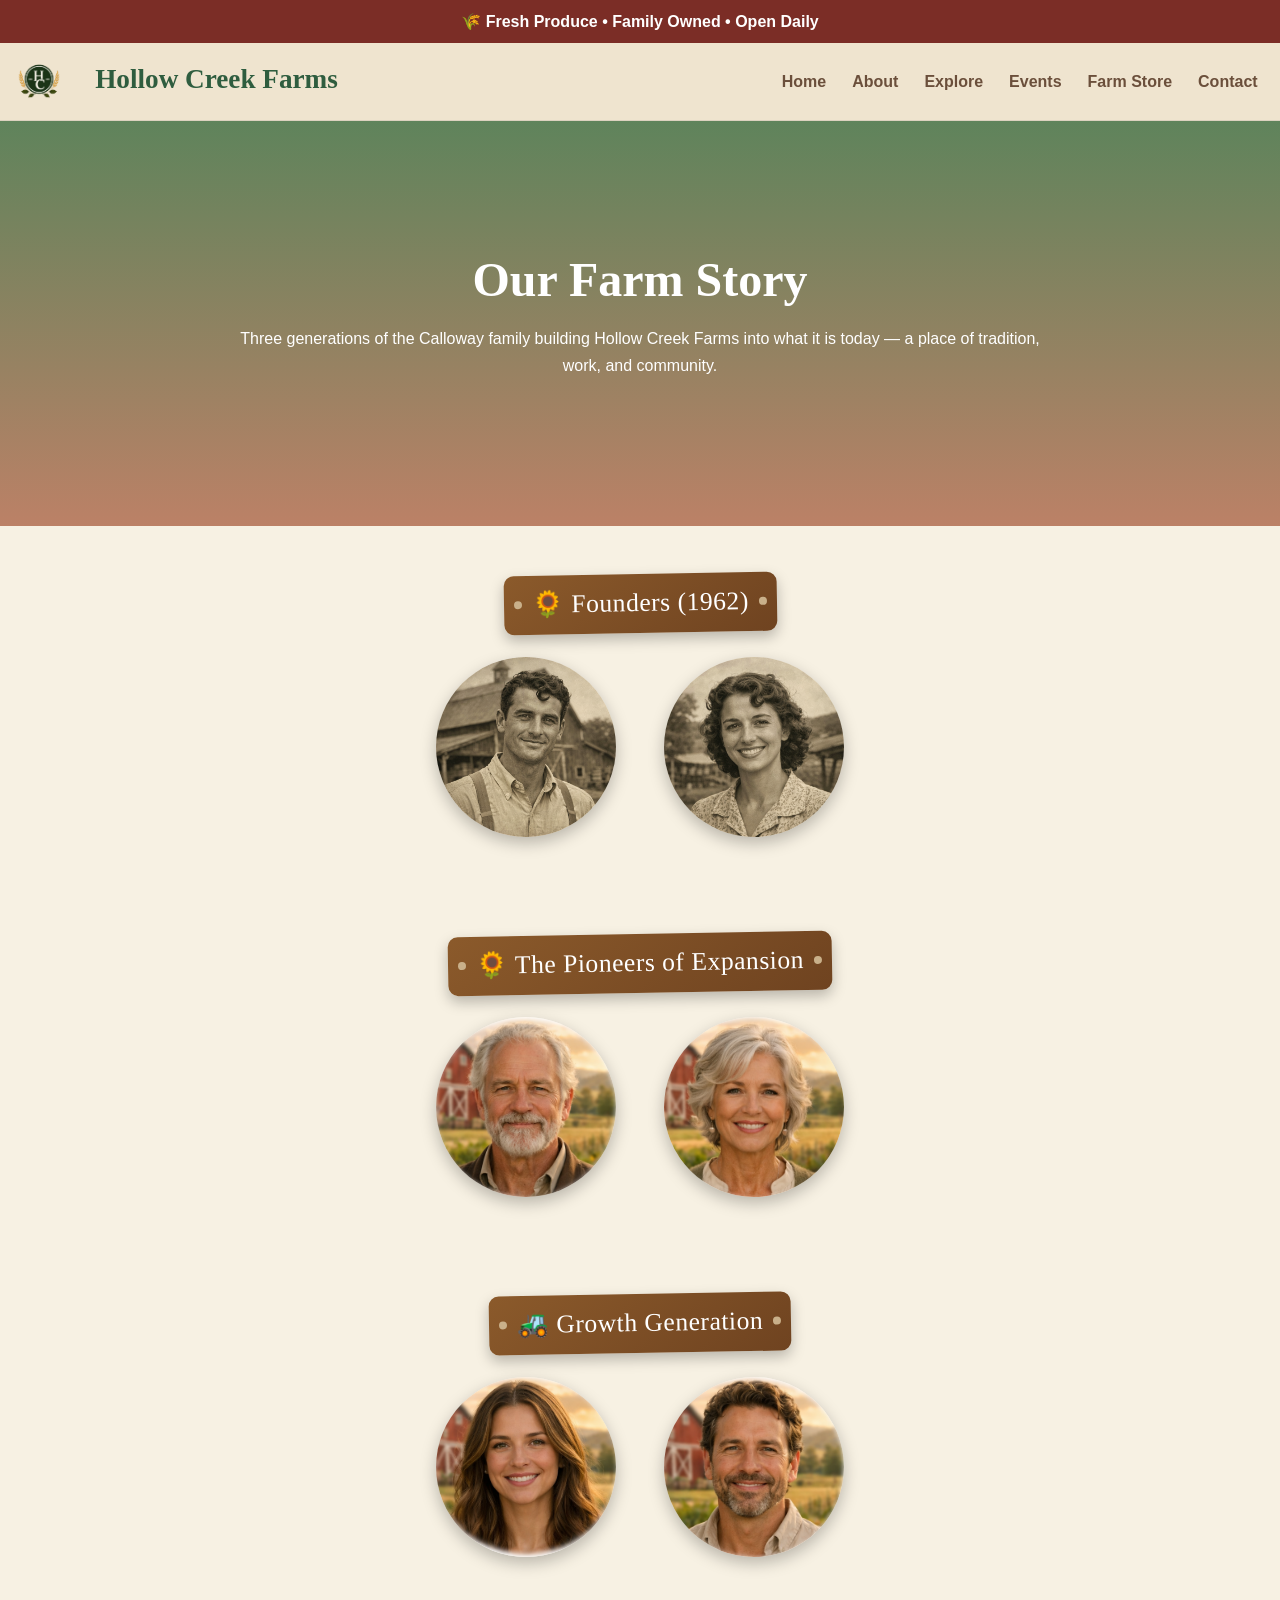
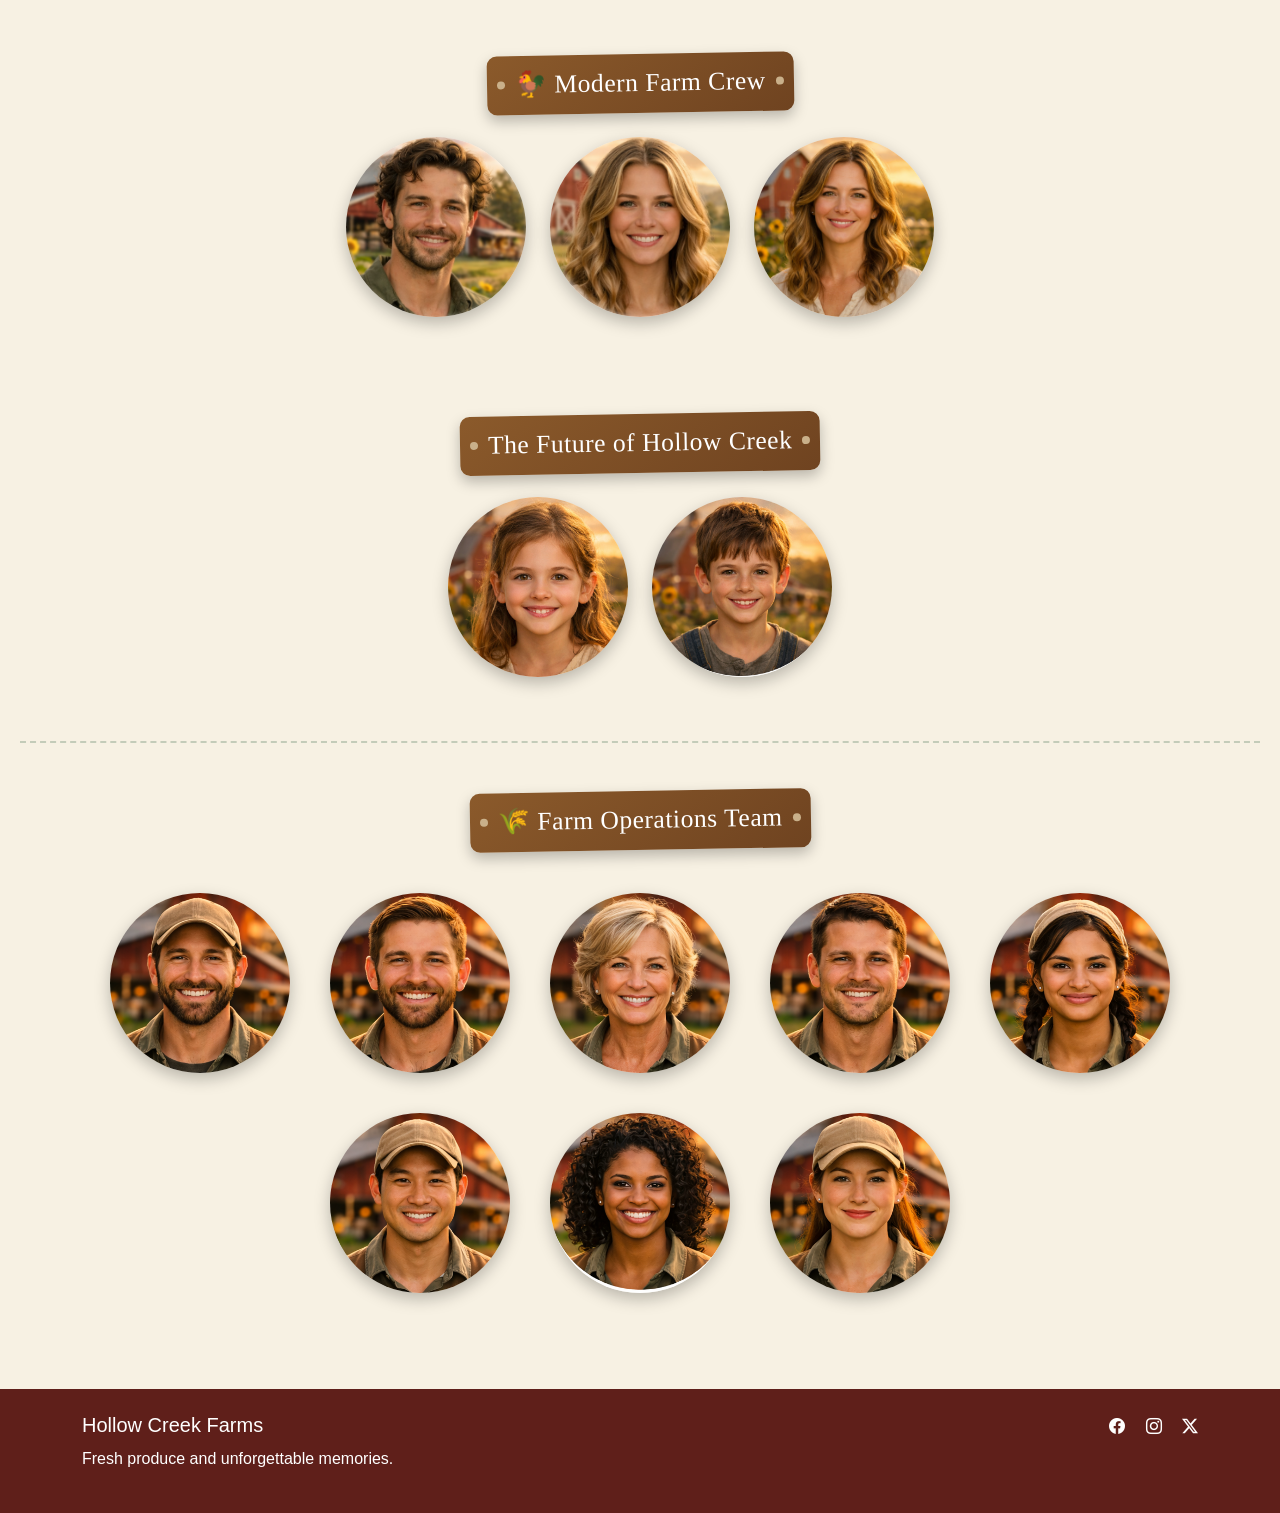
==== commit 121f256d: "why working tree showing" ====
--- a/about.html
+++ b/about.html
@@ -19,7 +19,7 @@
 <body>
 
 <!-- =========================
-     TOP BANNER + NAVBAR
+     TOP BANNER + NAV
 ========================= -->
 <header id="mainHeader">
 
@@ -27,12 +27,11 @@
         🌾 Fresh Produce • Family Owned • Open Daily
     </div>
 
-    <nav id="mainNavbar" class="navbar navbar-expand-lg">
+   <nav id="mainNavbar" class="navbar navbar-expand-lg">
         <div class="container">
-
-            <a class="navbar-brand fw-bold" href="index.html">
-                <img class="me-3" src="Logos/main-logo-bg.png" alt="Logo" height="50">
-                Hollow Creek Farms
+  
+            <a class="navbar-brand fw-bold" href="index.html"> <img class="me-4 ms-0 px-0 py-0" src="hclogo.png" alt="Logo" height="50"> Hollow Creek Farms
+                
             </a>
 
             <button class="navbar-toggler" data-bs-toggle="collapse" data-bs-target="#navbarLinks">
@@ -40,172 +39,271 @@
             </button>
 
             <div class="collapse navbar-collapse" id="navbarLinks">
+
                 <ul class="navbar-nav ms-auto">
+
                     <li class="nav-item"><a class="nav-link navBtn" href="index.html">Home</a></li>
-                    <li class="nav-item"><a class="nav-link navBtn active" href="about.html">About</a></li>
-                    <li class="nav-item"><a class="nav-link navBtn" href="farm.html">Seasonal Picks</a></li>
+                    <li class="nav-item"><a class="nav-link navBtn" href="about.html">About</a></li>
+                    <li class="nav-item"><a class="nav-link navBtn" href="farm.html">Explore</a></li>
                     <li class="nav-item"><a class="nav-link navBtn" href="activities.html">Events</a></li>
                     <li class="nav-item"><a class="nav-link navBtn" href="store.html">Farm Store</a></li>
                     <li class="nav-item"><a class="nav-link navBtn" href="contact.html">Contact</a></li>
+
                 </ul>
+
             </div>
-
         </div>
     </nav>
 
 </header>
 
 <!-- =========================
-     PAGE HERO
+     HERO
 ========================= -->
 <section class="pageHero d-flex align-items-center">
     <div class="container text-center text-white">
-        <span class="hero-badge">The Calloway Family</span>
-        <h1 class="display-5 fw-bold">About the Founders</h1>
+        <h1 class="display-5 fw-bold">Our Farm Story</h1>
         <p class="mt-3 mx-auto" style="max-width: 800px;">
-            For more than three generations, Hollow Creek Farm has welcomed families to slow down, explore the fields,
-            and enjoy the best of each season. What began as a small vegetable farm in 1962 has grown into a year‑round
-            destination for fresh produce, farm store goods, seasonal events, and cherished family traditions.
+            Three generations of the Calloway family building Hollow Creek Farms into what it is today — a place of tradition, work, and community.
         </p>
-        <div class="mt-4">
-            <a href="store.html" class="btn btn-success me-2">Visit Farm Store</a>
-            <a href="activities.html" class="btn btn-outline-light">Upcoming Events →</a>
-        </div>
     </div>
 </section>
 
 <main>
-<section class="py-5">
-<div class="container">
-
-<h2 class="sectionTitle text-center mb-5">Calloway Family Tree</h2>
-
-<div class="family-tree">
-
-<!-- =========================
-   FOUNDERS
-========================= -->
-<div class="tree-row">
-    <div class="couple founders">
-        <div class="circle-item modal-card">
-            <img src="guy-founder.png">
-            <div class="overlay"><h3>Bill Calloway</h3><p>Founder (1962)</p></div>
-        </div>
-
-        <div class="circle-item modal-card">
-            <img src="lady-founder.png">
-            <div class="overlay"><h3>Margaret Calloway</h3><p>Founder</p></div>
+
+<!-- =========================
+     GENERATION 1
+========================= -->
+<section class="generation-section text-center py-5">
+
+    <div class="wood-sign mb-4">
+        <h2>🌻 Founders (1962)</h2>
+    </div>
+
+    <div class="circle-row justify-content-center d-flex flex-wrap gap-5">
+
+        <div class="circle-item modal-card"
+             data-title="Bill Calloway"
+             data-description="<p><strong>Founder of Hollow Creek Farm</strong></p><p>Started the farm in 1962 with a small vegetable field that grew into today’s operation.</p>">
+            <img src="guy-founder.png" alt="Bill Calloway">
+            <div class="overlay"><h3>Bill</h3></div>
+        </div>
+
+        <div class="circle-item modal-card"
+             data-title="Margaret Calloway"
+             data-description="<p><strong>Co-Founder</strong></p><p>Helped build the farm from the ground up, focusing on family traditions and community roots.</p>">
+            <img src="lady-founder.png" alt="Margaret Calloway">
+            <div class="overlay"><h3>Margaret</h3></div>
+        </div>
+
+    </div>
+</section>
+
+<section class="generation-section text-center py-5">
+
+    <div class="wood-sign mb-4">
+        <h2>🌻 The Pioneers of Expansion</h2>
+    </div>
+
+    <div class="circle-row justify-content-center d-flex flex-wrap gap-5">
+
+        <div class="circle-item modal-card"
+             data-title="Charles Calloway"
+             data-description="<p><strong>Founder of Hollow Creek Farm</strong></p>Inherited a small vegetable field that he worked to grow into today’s operation.</p>">
+            <img src="old-guy.png" alt="Charles Calloway">
+            <div class="overlay"><h3>Bill</h3></div>
+        </div>
+
+        <div class="circle-item modal-card"
+             data-title="Alice Calloway"
+             data-description="<p><strong>Co-Founder</strong></p><p>Helped build the farm from the ground up, focusing on family traditions and community roots.</p>">
+            <img src="old-lady.png" alt="Margaret Calloway">
+            <div class="overlay"><h3>Margaret</h3></div>
+        </div>
+
+    </div>
+</section>
+
+<section class="generation-section text-center py-5">
+
+    <div class="wood-sign mb-4">
+        <h2>🚜 Growth Generation</h2>
+    </div>
+
+    <div class="circle-row justify-content-center d-flex flex-wrap gap-5">
+
+        <div class="circle-item modal-card"
+             data-title="Dana Calloway"
+             data-description="<p><strong>Owner</strong></p><p>Expanded the farm into year-round operations and modern farm experiences.</p>">
+            <img src="dark-lady.png" alt="Dana Calloway">
+            <div class="overlay"><h3>Dana</h3></div>
+        </div>
+
+        <div class="circle-item modal-card"
+             data-title="Rob Calloway"
+             data-description="<p><strong>Co-Owner</strong></p><p>Oversees farm production, logistics, and seasonal planning.</p>">
+            <img src="middle-guy.png" alt="Rob Calloway">
+            <div class="overlay"><h3>Rob</h3></div>
+        </div>
+
+    </div>
+</section>
+
+<!-- =========================
+     GENERATION 3
+========================= -->
+
+ 
+
+    </div>
+</section>
+<section class="generation-section text-center py-5">
+
+    <div class="wood-sign mb-4">
+        <h2>🐓 Modern Farm Crew</h2>
+    </div>
+
+    <div class="circle-row justify-content-center d-flex flex-wrap gap-4">
+
+        <div class="circle-item modal-card"
+             data-title="Tyler Calloway"
+             data-description="<p><strong>Field Manager</strong></p><p>Oversees crop fields and daily agricultural operations.</p>">
+            <img class="face-left" src="young-guy.png" alt="Tyler">
+            <div class="overlay"><h3>Tyler</h3></div>
+        </div>
+
+        <div class="circle-item modal-card"
+             data-title="Meg Calloway"
+             data-description="<p><strong>Coordinator</strong></p><p>Manages planning, scheduling, and farm logistics.</p>">
+            <img src="blonde-lady.png" alt="Meg">
+            <div class="overlay"><h3>Meg</h3></div>
+        </div>
+          <div class="circle-item modal-card"
+             data-title="Sam Calloway"
+             data-description="<p><strong>Store Lead</strong></p><p>Runs the farm store and customer experience.</p>">
+            <img class="sam" src="daughter.png" alt="Sam">
+            <div class="overlay"><h3>Sam</h3></div>
+        </div>
+
+      
+</section>
+<section class="generation-section text-center py-5">
+
+    <div class="wood-sign mb-4">
+        <h2>The Future of Hollow Creek</h2>
+    </div>
+
+    <div class="circle-row justify-content-center d-flex flex-wrap gap-4">
+
+        <div class="circle-item modal-card"
+             data-title="Ella Calloway"
+             data-description="<p>Ella is one of the youngest members of the Calloway family. She loves spending time around the farm, especially in the flower fields and near the orchard. Curious and energetic, she’s always asking questions and helping wherever she can, whether it’s picking fresh produce or greeting visitors with her family.</p>">
+            <img class="face-left" src="ella.png" alt="Ella">
+            <div class="overlay"><h3>Ella</h3></div>
+        </div>
+
+        <div class="circle-item modal-card"
+             data-title="Eli Calloway"
+             data-description="<p>Eli is known for being observant and calm, often found exploring different parts of the farm with the maintenance and grounds team. He has a growing interest in how everything works behind the scenes, from equipment to irrigation systems, and enjoys learning how the farm runs day to day.</p>">
+            <img src="eli.png" alt="Eli">
+            <div class="overlay"><h3>Eli</h3></div>
+        </div>
+
+
+<!-- =========================
+     STAFF SECTION (PRESERVED)
+========================= -->
+<section class="farm-layer text-center py-5">
+
+    <div class="wood-sign mb-4">
+        <h2>🌾 Farm Operations Team</h2>
+    </div>
+
+    <div class="staff-grid">
+
+        <div class="circle-item modal-card"
+             data-title="Benny"
+             data-description="<p>Field Technician maintaining crops and irrigation systems.</p>">
+            <img src="hat-worker.png" alt="Benny">
+            <div class="overlay"><h3>Benny</h3></div>
+        </div>
+
+        <div class="circle-item modal-card"
+             data-title="Lenny"
+             data-description="<p>Equipment specialist responsible for farm machinery.</p>">
+            <img src="nohat-worker.png" alt="Lenny">
+            <div class="overlay"><h3>Lenny</h3></div>
+        </div>
+
+        <div class="circle-item modal-card"
+             data-title="Lydia"
+             data-description="<p>Handles packaging and product preparation.</p>">
+            <img src="old-worker.png" alt="Lydia">
+            <div class="overlay"><h3>Lydia</h3></div>
+        </div>
+
+        <div class="circle-item modal-card"
+             data-title="Marcus"
+             data-description="<p>Livestock caretaker ensuring animal wellbeing.</p>">
+            <img src="guy-worker.png" alt="Marcus">
+            <div class="overlay"><h3>Marcus</h3></div>
+        </div>
+
+        <div class="circle-item modal-card"
+             data-title="Nina"
+             data-description="<p>Farm store staff member assisting customers.</p>">
+            <img src="headband-worker.png" alt="Nina">
+            <div class="overlay"><h3>Nina</h3></div>
+        </div>
+
+        <div class="circle-item modal-card"
+             data-title="Eli"
+             data-description="<p>Maintenance worker keeping the farm running smoothly.</p>">
+            <img src="asian-worker.png" alt="Eli">
+            <div class="overlay"><h3>Eli</h3></div>
+        </div>
+
+        <div class="circle-item modal-card"
+             data-title="Rosa"
+             data-description="<p>Floral department specialist designing arrangements.</p>">
+            <img src="black-worker.png" alt="Rosa">
+            <div class="overlay"><h3>Rosa</h3></div>
+        </div>
+
+        <div class="circle-item modal-card"
+             data-title="Callie"
+             data-description="<p>Events coordinator managing farm experiences.</p>">
+            <img src="lady-worker.png" alt="Callie">
+            <div class="overlay"><h3>Callie</h3></div>
+        </div>
+
+    </div>
+
+</section>
+
+</main>
+
+<!-- =========================
+     MODAL
+========================= -->
+<div class="modal fade" id="genericModal" tabindex="-1">
+    <div class="modal-dialog modal-lg">
+        <div class="modal-content">
+
+            <div class="modal-header">
+                <h5 class="modal-title" id="modalTitle"></h5>
+                <button type="button" class="btn-close" data-bs-dismiss="modal"></button>
+            </div>
+
+            <div class="modal-body" id="modalBody"></div>
+
         </div>
     </div>
 </div>
-
-<div class="connector vertical"></div>
-
-<!-- =========================
-   DANA + ROB (MIDDLE GEN)
-========================= -->
-<div class="tree-row">
-    <div class="couple">
-        <div class="circle-item modal-card">
-            <img src="dark-lady.png">
-            <div class="overlay"><h3>Dana Calloway</h3><p>Owner</p></div>
-        </div>
-
-        <div class="circle-item modal-card">
-            <img  src="middle-guy.png">
-            <div class="overlay"><h3>Rob Calloway</h3><p>Co-Owner</p></div>
-        </div>
-    </div>
-</div>
-
-<div class="connector vertical"></div>
-
-<!-- =========================
-   KIDS
-========================= -->
-<div class="tree-row children">
-
-    <div class="circle-item modal-card">
-        <img class="face-left" src="young-guy.png">
-        <div class="overlay"><h3>Tyler</h3><p>Field Manager</p></div>
-    </div>
-
-    <div class="circle-item modal-card">
-        <img src="blonde-lady.png">
-        <div class="overlay"><h3>Meg</h3><p>Coordinator</p></div>
-    </div>
-
-    <div class="circle-item modal-card">
-        <img src="daughter.png">
-        <div class="overlay"><h3>Sam</h3><p>Store Lead</p></div>
-    </div>
-
-</div>
-
-</div>
-
-<!-- =========================
-   STAFF SECTION (RESTORED AS “FARM LAYER”)
-========================= -->
-<div class="farm-layer">
-
-<h2 class="sectionTitle text-center mt-5">Farm Operations Team</h2>
-
-<div class="staff-grid">
-
-    <div class="circle-item modal-card">
-        <img src="hat-worker.png">
-        <div class="overlay"><h3>Benny</h3><p>Field Tech</p></div>
-    </div>
-
-    <div class="circle-item modal-card">
-        <img src="nohat-worker.png">
-        <div class="overlay"><h3>Lenny</h3><p>Equipment</p></div>
-    </div>
-
-    <div class="circle-item modal-card">
-        <img src="old-worker.png">
-        <div class="overlay"><h3>Lydia</h3><p>Packaging</p></div>
-    </div>
-
-    <div class="circle-item modal-card">
-        <img src="guy-worker.png">
-        <div class="overlay"><h3>Marcus</h3><p>Livestock</p></div>
-    </div>
-
-    <div class="circle-item modal-card">
-        <img src="headband-worker.png">
-        <div class="overlay"><h3>Nina</h3><p>Store</p></div>
-    </div>
-
-    <div class="circle-item modal-card">
-        <img src="asian-worker.png">
-        <div class="overlay"><h3>Eli</h3><p>Maintenance</p></div>
-    </div>
-
-    <div class="circle-item modal-card">
-        <img src="black-worker.png">
-        <div class="overlay"><h3>Rosa</h3><p>Floral</p></div>
-    </div>
-
-    <div class="circle-item modal-card">
-        <img src="lady-worker.png">
-        <div class="overlay"><h3>Callie</h3><p>Events</p></div>
-    </div>
-
-</div>
-
-</div>
-
-</div>
-</section>
-</main>
-
-<!-- =========================
-     FOOTER
-========================= -->
 <footer id="mainFooter" class="text-white py-4">
+
     <div class="container">
+
         <div class="row">
 
             <div class="col-md-6">
@@ -220,33 +318,14 @@
             </div>
 
         </div>
-    </div>
+
+    </div>
+
 </footer>
 
-<!-- =========================
-     MODAL
-========================= -->
-<div class="modal fade" id="genericModal" tabindex="-1">
-    <div class="modal-dialog modal-lg">
-        <div class="modal-content">
-            <div class="modal-header">
-                <h5 class="modal-title" id="modalTitle"></h5>
-                <button type="button" class="btn-close" data-bs-dismiss="modal"></button>
-            </div>
-            <div class="modal-body" id="modalBody"></div>
-        </div>
-    </div>
-</div>
-
-<!-- =========================
-     SCRIPTS
-========================= -->
+<!-- SCRIPTS -->
 <script src="https://cdn.jsdelivr.net/npm/bootstrap@5.3.8/dist/js/bootstrap.bundle.min.js"></script>
-     <script src="items.js"></script>
-                  <script src="events.js"></script>
 <script src="script.js"></script>
 
 </body>
-</html>
-
-
+</html>
--- a/styles.css
+++ b/styles.css
@@ -160,6 +160,17 @@
     width: 100%;
     height: 240px;
     object-fit: cover;
+}
+
+/* AI ASSISTED: Event card image hover dimming effect */
+/* Purpose: Dim event images by default, brighten on hover to improve focus and interactivity */
+.event-card-img {
+    filter: brightness(0.68);
+    transition: transform 0.35s ease, filter 0.35s ease;
+}\n
+.card:hover .event-card-img {
+    filter: brightness(1);
+    transform: scale(1.03);
 }
 
 .card-title {
@@ -561,6 +572,9 @@
     color: #7b2d26;
 }
 
+/* Ensure product cart icon stays beneath the badge */
+
+
 /* ================================
    SMALL POLISH
 ================================ */
@@ -697,13 +711,17 @@
         /* position left */
 }
 .map-container {
-  position: relative;
-  width: 100%;
-  max-width: 1024px;
+    position: relative;
+    display: inline-block; /* shrink-wrap to the image */
+    line-height: 0; /* remove inline gap below img */
+    max-width: 1024px; /* don't exceed layout max */
+    padding: 5px; /* make container slightly larger than the image */
+    box-sizing: content-box; /* padding adds extra space around image */
 }
 .farm-map {
-  width: 100%;
-  display: block;
+    display: block;
+    max-width: 100%;
+    height: auto;
 }
 .hotspot {
   position: absolute;
@@ -740,18 +758,19 @@
 ================================ */
 
 .map-container {
-  position: relative;
-  display: inline-block;
-  width: auto;
-  max-width: 1024px;
+    position: relative;
+    display: inline-block; /* shrink-wrap to the contained image */
+    line-height: 0;
+    max-width: 1024px;
+    padding: 5px; /* 5px larger than the image */
+    box-sizing: content-box;
 }
 
 .farm-map {
-  display: block;
-  width: auto;
-  max-width: 100%;
-  height: auto;
-  border-radius: 20px;
+    display: block;
+    max-width: 100%;
+    height: auto;
+    border-radius: 20px;
 }
 
 
@@ -842,7 +861,84 @@
 .hayride:hover {
   animation: glowPulse 1.5s infinite;
 }
-/* ================================
+
+.cart-qty {
+    position: absolute;
+    top: 10px;
+    right: 10px;
+    width: 28px;
+    height: 28px;
+    border-radius: 50%;
+    background: #800020;
+    color: white;
+    display: flex;
+    justify-content: center;
+    align-items: center;
+    font-weight: bold;
+    z-index: 10;
+}
+#cart-icon {
+    position: fixed;
+    right: 20px;
+    top: 50%;
+    transform: translateY(-50%);
+    width: 60px;
+    height: 60px;
+    background: #800020;
+    color: white;
+    border-radius: 50%;
+    display: flex;
+    justify-content: center;
+    align-items: center;
+    font-size: 1.8rem;
+    cursor: pointer;
+    z-index: 9999;
+}
+
+#cart-badge {
+    position: absolute !important;
+    top: -8px !important;
+    right: -8px !important;
+    z-index: 10000 !important;
+    font-size: 0.75rem !important;
+    padding: 0.25rem 0.5rem !important;
+    background: #ff4444 !important;
+    display: none !important;
+    border: 2px solid white !important;
+}
+
+#cart-badge.d-inline-block {
+    display: inline-block !important;
+}
+
+.add-cart {
+    position: absolute;
+    top: 12px;
+    right: 12px;
+
+    width: 42px;
+    height: 42px;
+
+    display: flex;
+    justify-content: center;
+    align-items: center;
+
+    border-radius: 50%;
+    background: rgba(0, 0, 0, 0.65);
+    color: white;
+
+    font-size: 1.3rem;
+    cursor: pointer;
+
+    z-index: 1000;
+}
+
+/* Override global icon hover */
+.add-cart:hover {
+    transform: none;
+    color: white;
+    background: rgba(0, 0, 0, 0.85);
+}/* ================================
    SEASONAL CAROUSEL CARDS
 ================================ */
 
@@ -986,4 +1082,305 @@
 }
 .face-left {
     object-position: 0% center;
+}
+.card {
+    position: relative;
+}
+
+.cart-badge {
+    position: absolute;
+    top: 10px;
+    right: 10px;
+
+    width: 22px;
+    height: 22px;
+
+    background: #800020;
+    color: white;
+
+    border-radius: 50%;
+    font-size: 12px;
+
+    display: flex;
+    align-items: center;
+    justify-content: center;
+
+    font-weight: bold;
+
+    z-index: 999;
+
+    /* hidden by default */
+    opacity: 0;
+    transform: scale(0);
+    pointer-events: none;
+
+    transition: transform 0.2s ease, opacity 0.2s ease;
+}
+
+/* show when it has a value */
+.cart-badge.show {
+    opacity: 1;
+    transform: scale(1);
+    pointer-events: auto;
+}
+
+.cart-badge.pop {
+    animation: badgePop 0.25s ease;
+}
+
+@keyframes badgePop {
+    0% { transform: scale(0.6); }
+    50% { transform: scale(1.4); }
+    100% { transform: scale(1); }
+}
+#seasonIcon {
+    cursor: default;
+    transition: transform .3s ease;
+    user-select: none;
+}
+
+#seasonIcon:hover {
+    transform: rotate(10deg) scale(1.15);
+}
+.season-icon {
+    position: absolute;
+    top: 12px;
+    right: 12px;
+    z-index: 10;
+    font-size: 1.5rem;
+  
+    width: 40px;
+    height: 40px;
+    border-radius: 50%;
+    display: flex;
+    align-items: center;
+    justify-content: center;
+}
+.circle-item img.sam {
+    object-fit: cover;
+    object-position: 50% 65%;
+
+    transform: scale(1.15);
+
+    /* IMPORTANT: keeps scaling anchored properly */
+    transform-origin: center center;
+}
+.circle-item img.sam {
+    object-fit: cover;
+    object-position: 30% 60%;
+
+    transform: scale(1.25);
+    transform-origin: center;
+}
+/* ================================
+   ABOUT PAGE FARM GALLERY STYLE
+================================ */
+
+.generation-section,
+.farm-layer {
+    width: 100%;
+    padding: 80px 20px;
+    display: flex;
+    flex-direction: column;
+    align-items: center;
+}
+
+/* ================================
+   WOODEN SIGN TITLE (KEY FEATURE)
+================================ */
+
+.wood-sign {
+    display: inline-block;
+    padding: 14px 28px;
+    background: linear-gradient(145deg, #8b5a2b, #6f4320);
+    color: #fff;
+    border-radius: 10px;
+    box-shadow: 0 6px 14px rgba(0,0,0,0.25);
+    position: relative;
+    transform: rotate(-1deg);
+    margin-bottom: 40px;
+}
+
+.wood-sign h2 {
+    margin: 0;
+    font-family: "Playfair Display", serif;
+    font-size: 1.6rem;
+    letter-spacing: 0.5px;
+}
+
+/* little nail effect */
+.wood-sign::before,
+.wood-sign::after {
+    content: "";
+    position: absolute;
+    width: 8px;
+    height: 8px;
+    background: #c9b08a;
+    border-radius: 50%;
+    top: 50%;
+    transform: translateY(-50%);
+}
+
+.wood-sign::before {
+    left: 10px;
+}
+
+.wood-sign::after {
+    right: 10px;
+}
+
+/* ================================
+   CIRCLE ROW (CENTERS EVERYTHING)
+================================ */
+
+.circle-row,
+.staff-grid {
+    width: 100%;
+    display: flex;
+    justify-content: center;
+    flex-wrap: wrap;
+    gap: 40px;
+    align-items: center;
+}
+
+/* ================================
+   CIRCLE CARDS (FIXED + CONSISTENT)
+================================ */
+
+.circle-item {
+    width: 190px;
+    height: 190px;
+    border-radius: 50%;
+    overflow: hidden;
+    position: relative;
+
+    display: flex;
+    justify-content: center;
+    align-items: center;
+
+    box-shadow: 0 6px 16px rgba(0,0,0,0.25);
+    transition: transform 0.25s ease;
+}
+
+.circle-item:hover {
+    transform: scale(1.05);
+}
+
+/* image fix */
+.circle-item img {
+    width: 100%;
+    height: 100%;
+    object-fit: cover;
+    border-radius: 50%;
+}
+
+/* ================================
+   OVERLAY (CLEAN + READABLE)
+================================ */
+
+.overlay {
+    position: absolute;
+    inset: 0;
+    background: rgba(0, 0, 0, 0.55);
+
+    display: flex;
+    flex-direction: column;
+    justify-content: center;
+    align-items: center;
+
+    color: white;
+    opacity: 0;
+    transition: opacity 0.3s ease;
+    text-align: center;
+}
+
+.circle-item:hover .overlay {
+    opacity: 1;
+}
+
+/* ================================
+   STAFF SECTION SEPARATION (NOT BOXED)
+================================ */
+
+.farm-layer {
+    margin-top: 40px;
+    border-top: 2px dashed rgba(47,93,63,0.25);
+}
+
+/* ================================
+   GENERATION SPACING (RESPONSIVE CLEANLINESS)
+================================ */
+
+.generation-section {
+    min-height: 40vh;
+}
+
+/* ================================
+   RESPONSIVE FIXES
+================================ */
+
+@media (max-width: 768px) {
+    .circle-item {
+        width: 150px;
+        height: 150px;
+    }
+
+    .wood-sign h2 {
+        font-size: 1.2rem;
+    }
+
+    .circle-row,
+    .staff-grid {
+        gap: 25px;
+    }
+}
+
+@media (max-width: 480px) {
+    .circle-item {
+        width: 130px;
+        height: 130px;
+    }
+}
+/* =========================
+   HARD RESET: TRUE CIRCLE FIX
+========================= */
+
+.circle-item {
+    width: 180px !important;
+    height: 180px !important;
+    aspect-ratio: 1 / 1 !important;
+
+    border-radius: 50% !important;
+    overflow: hidden !important;
+
+    flex: 0 0 180px !important;
+
+    display: flex !important;
+    justify-content: center;
+    align-items: center;
+}
+
+/* image must fully fill circle without distortion */
+.circle-item img {
+    width: 100% !important;
+    height: 100% !important;
+
+    object-fit: cover !important;
+    object-position: center !important;
+
+    display: block;
+}
+
+/* kill any stretching from overlays */
+.overlay {
+    border-radius: 50% !important;
+}
+/* =========================
+   FACE POSITION OVERRIDE (SAFE)
+========================= */
+
+.circle-item img.face-left {
+    object-fit: cover !important;
+    object-position: 5% center !important; /* shifts face left/right */
+    scale: 1.05 !important; /* slight zoom for better framing */
 }
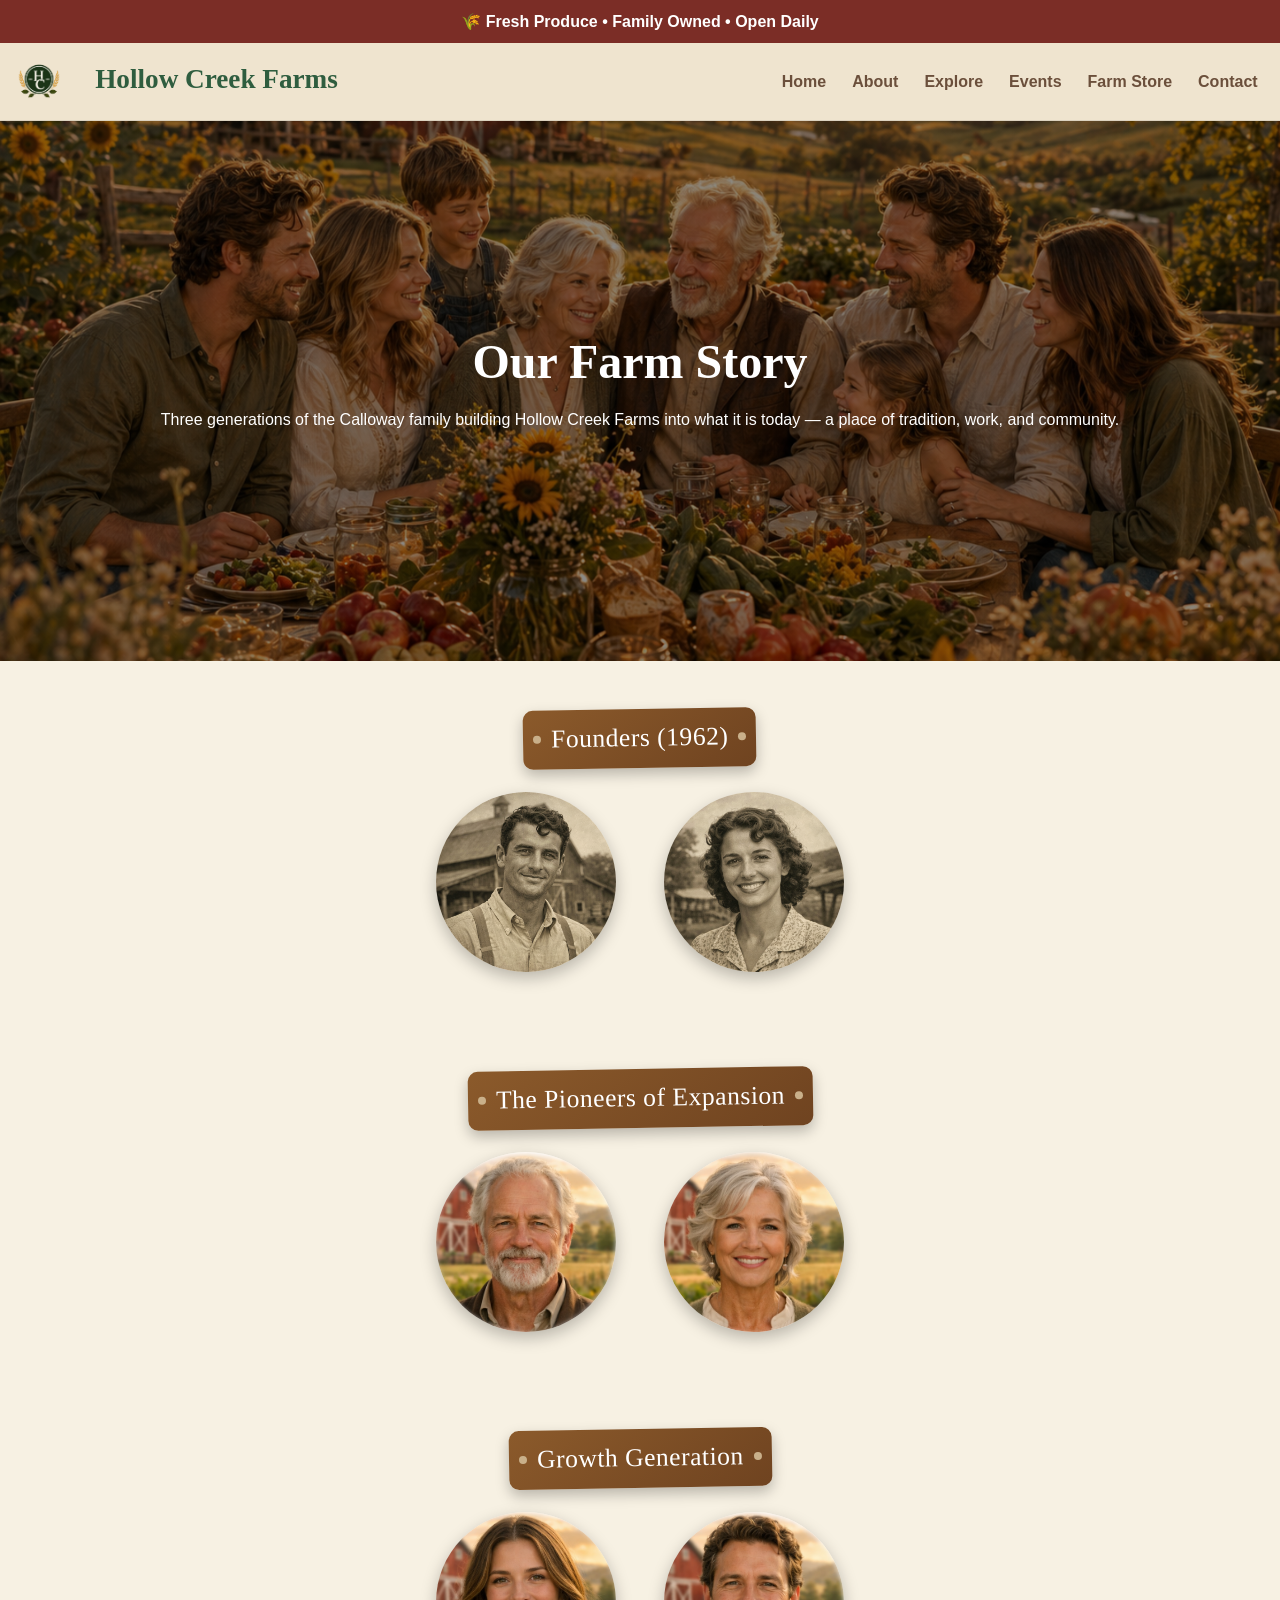
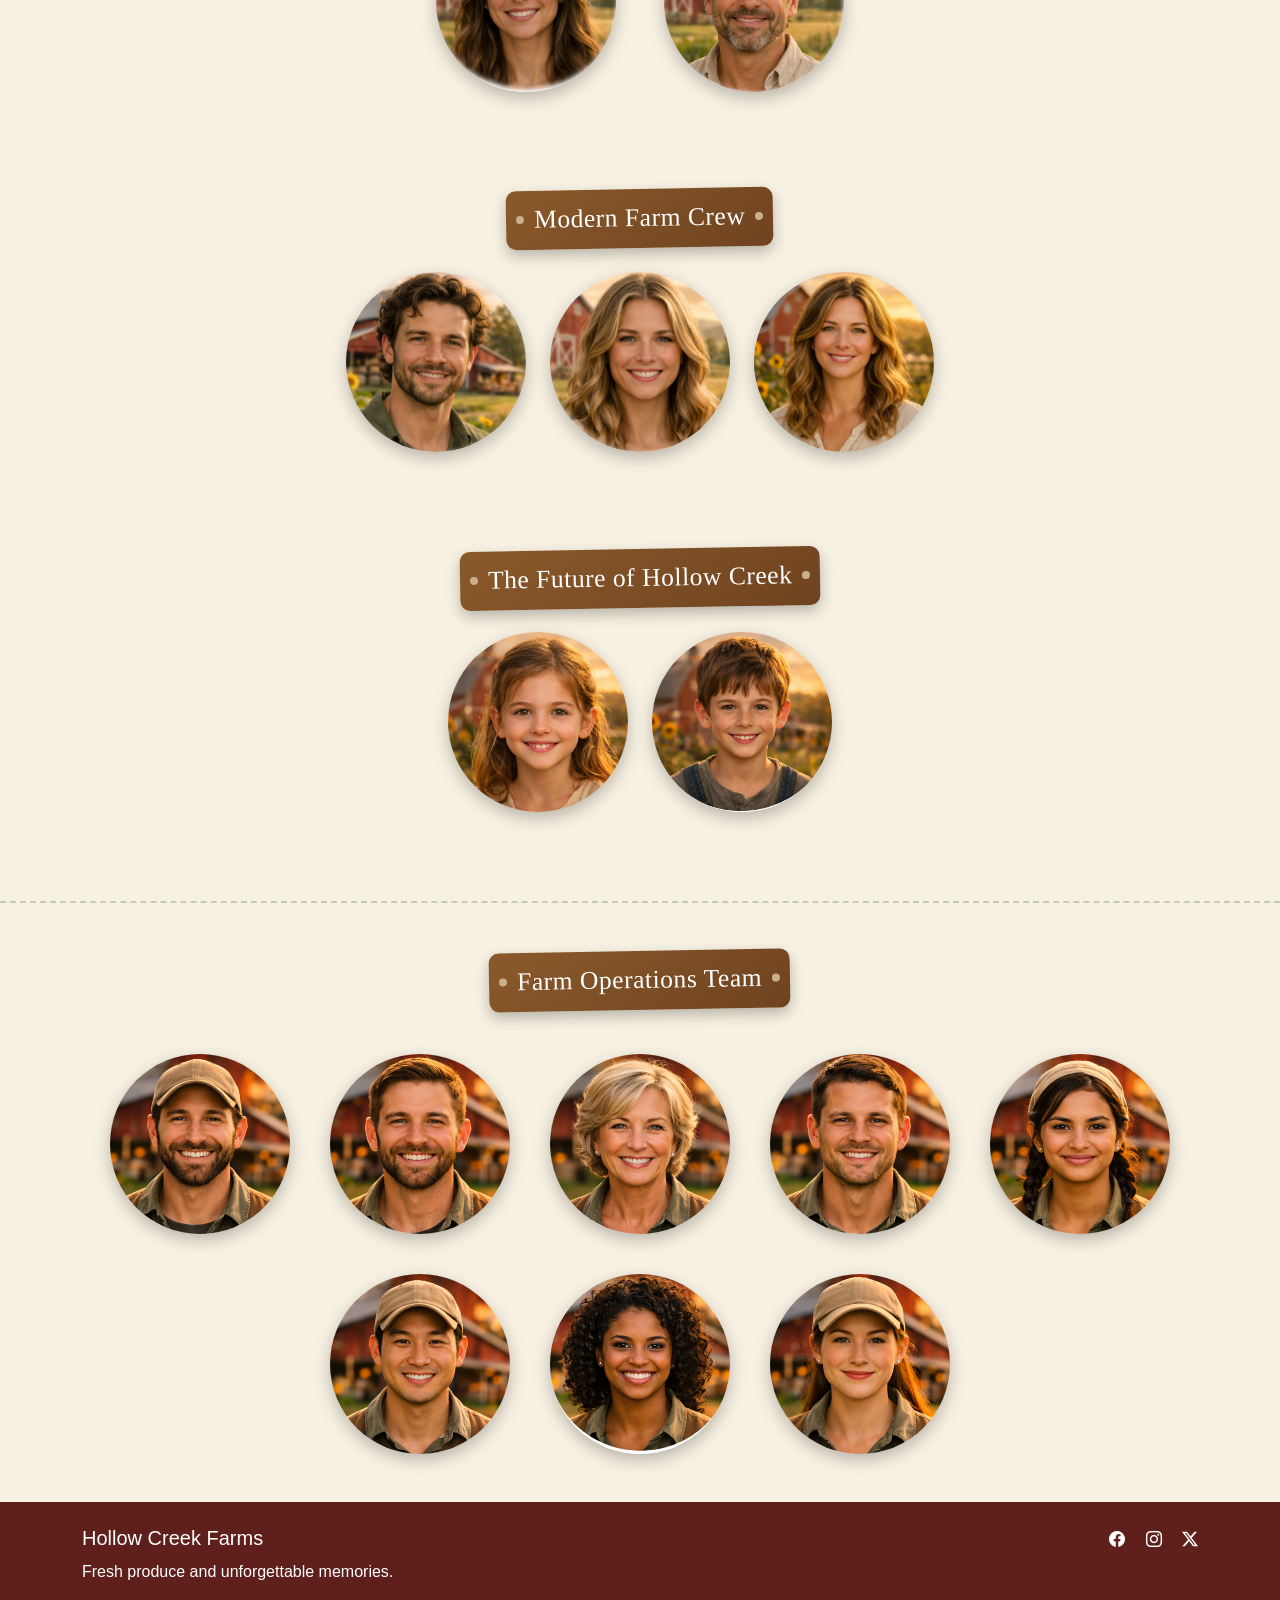
==== commit 82c9df2b: "about page and contact page done (validation and styling)" ====
--- a/about.html
+++ b/about.html
@@ -6,32 +6,25 @@
     <meta name="viewport" content="width=device-width, initial-scale=1" />
     <title>About • Hollow Creek Farms</title>
 
-    <!-- Bootstrap -->
     <link href="https://cdn.jsdelivr.net/npm/bootstrap@5.3.8/dist/css/bootstrap.min.css" rel="stylesheet">
-
-    <!-- Bootstrap Icons -->
     <link rel="stylesheet" href="https://cdn.jsdelivr.net/npm/bootstrap-icons@1.11.3/font/bootstrap-icons.min.css">
-
-    <!-- Custom CSS -->
     <link rel="stylesheet" href="styles.css">
 </head>
 
 <body>
 
-<!-- =========================
-     TOP BANNER + NAV
-========================= -->
 <header id="mainHeader">
 
     <div id="topBanner" class="text-center py-2 text-white">
         🌾 Fresh Produce • Family Owned • Open Daily
     </div>
 
-   <nav id="mainNavbar" class="navbar navbar-expand-lg">
+    <nav id="mainNavbar" class="navbar navbar-expand-lg">
         <div class="container">
-  
-            <a class="navbar-brand fw-bold" href="index.html"> <img class="me-4 ms-0 px-0 py-0" src="hclogo.png" alt="Logo" height="50"> Hollow Creek Farms
-                
+
+            <a class="navbar-brand fw-bold" href="index.html">
+                <img class="me-4 ms-0 px-0 py-0" src="hclogo.png" alt="Logo" height="50">
+                Hollow Creek Farms
             </a>
 
             <button class="navbar-toggler" data-bs-toggle="collapse" data-bs-target="#navbarLinks">
@@ -41,14 +34,12 @@
             <div class="collapse navbar-collapse" id="navbarLinks">
 
                 <ul class="navbar-nav ms-auto">
-
                     <li class="nav-item"><a class="nav-link navBtn" href="index.html">Home</a></li>
                     <li class="nav-item"><a class="nav-link navBtn" href="about.html">About</a></li>
                     <li class="nav-item"><a class="nav-link navBtn" href="farm.html">Explore</a></li>
                     <li class="nav-item"><a class="nav-link navBtn" href="activities.html">Events</a></li>
                     <li class="nav-item"><a class="nav-link navBtn" href="store.html">Farm Store</a></li>
                     <li class="nav-item"><a class="nav-link navBtn" href="contact.html">Contact</a></li>
-
                 </ul>
 
             </div>
@@ -57,13 +48,11 @@
 
 </header>
 
-<!-- =========================
-     HERO
-========================= -->
-<section class="pageHero d-flex align-items-center">
+<section class="pageHero aboutHero d-flex align-items-center">
     <div class="container text-center text-white">
         <h1 class="display-5 fw-bold">Our Farm Story</h1>
-        <p class="mt-3 mx-auto" style="max-width: 800px;">
+
+        <p class="mt-3 mx-auto">
             Three generations of the Calloway family building Hollow Creek Farms into what it is today — a place of tradition, work, and community.
         </p>
     </div>
@@ -72,24 +61,24 @@
 <main>
 
 <!-- =========================
-     GENERATION 1
-========================= -->
-<section class="generation-section text-center py-5">
-
-    <div class="wood-sign mb-4">
-        <h2>🌻 Founders (1962)</h2>
+     FOUNDERS
+========================= -->
+<section class="generation-section text-center py-5">
+
+    <div class="wood-sign mb-4">
+        <h2>Founders (1962)</h2>
     </div>
 
     <div class="circle-row justify-content-center d-flex flex-wrap gap-5">
 
-        <div class="circle-item modal-card"
+        <div class="circle-item modal-card" data-page="about"
              data-title="Bill Calloway"
              data-description="<p><strong>Founder of Hollow Creek Farm</strong></p><p>Started the farm in 1962 with a small vegetable field that grew into today’s operation.</p>">
             <img src="guy-founder.png" alt="Bill Calloway">
             <div class="overlay"><h3>Bill</h3></div>
         </div>
 
-        <div class="circle-item modal-card"
+        <div class="circle-item modal-card" data-page="about"
              data-title="Margaret Calloway"
              data-description="<p><strong>Co-Founder</strong></p><p>Helped build the farm from the ground up, focusing on family traditions and community roots.</p>">
             <img src="lady-founder.png" alt="Margaret Calloway">
@@ -99,47 +88,53 @@
     </div>
 </section>
 
-<section class="generation-section text-center py-5">
-
-    <div class="wood-sign mb-4">
-        <h2>🌻 The Pioneers of Expansion</h2>
+<!-- =========================
+     EXPANSION GEN
+========================= -->
+<section class="generation-section text-center py-5">
+
+    <div class="wood-sign mb-4">
+        <h2>The Pioneers of Expansion</h2>
     </div>
 
     <div class="circle-row justify-content-center d-flex flex-wrap gap-5">
 
-        <div class="circle-item modal-card"
+        <div class="circle-item modal-card" data-page="about"
              data-title="Charles Calloway"
              data-description="<p><strong>Founder of Hollow Creek Farm</strong></p>Inherited a small vegetable field that he worked to grow into today’s operation.</p>">
             <img src="old-guy.png" alt="Charles Calloway">
             <div class="overlay"><h3>Bill</h3></div>
         </div>
 
-        <div class="circle-item modal-card"
+        <div class="circle-item modal-card" data-page="about"
              data-title="Alice Calloway"
              data-description="<p><strong>Co-Founder</strong></p><p>Helped build the farm from the ground up, focusing on family traditions and community roots.</p>">
-            <img src="old-lady.png" alt="Margaret Calloway">
+            <img src="old-lady.png" alt="Alice Calloway">
             <div class="overlay"><h3>Margaret</h3></div>
         </div>
 
     </div>
 </section>
 
-<section class="generation-section text-center py-5">
-
-    <div class="wood-sign mb-4">
-        <h2>🚜 Growth Generation</h2>
+<!-- =========================
+     CURRENT GEN
+========================= -->
+<section class="generation-section text-center py-5">
+
+    <div class="wood-sign mb-4">
+        <h2>Growth Generation</h2>
     </div>
 
     <div class="circle-row justify-content-center d-flex flex-wrap gap-5">
 
-        <div class="circle-item modal-card"
+        <div class="circle-item modal-card" data-page="about"
              data-title="Dana Calloway"
              data-description="<p><strong>Owner</strong></p><p>Expanded the farm into year-round operations and modern farm experiences.</p>">
             <img src="dark-lady.png" alt="Dana Calloway">
             <div class="overlay"><h3>Dana</h3></div>
         </div>
 
-        <div class="circle-item modal-card"
+        <div class="circle-item modal-card" data-page="about"
              data-title="Rob Calloway"
              data-description="<p><strong>Co-Owner</strong></p><p>Oversees farm production, logistics, and seasonal planning.</p>">
             <img src="middle-guy.png" alt="Rob Calloway">
@@ -150,43 +145,43 @@
 </section>
 
 <!-- =========================
-     GENERATION 3
-========================= -->
-
- 
-
-    </div>
-</section>
-<section class="generation-section text-center py-5">
-
-    <div class="wood-sign mb-4">
-        <h2>🐓 Modern Farm Crew</h2>
+     MODERN GEN
+========================= -->
+<section class="generation-section text-center py-5">
+
+    <div class="wood-sign mb-4">
+        <h2>Modern Farm Crew</h2>
     </div>
 
     <div class="circle-row justify-content-center d-flex flex-wrap gap-4">
 
-        <div class="circle-item modal-card"
+        <div class="circle-item modal-card" data-page="about"
              data-title="Tyler Calloway"
              data-description="<p><strong>Field Manager</strong></p><p>Oversees crop fields and daily agricultural operations.</p>">
             <img class="face-left" src="young-guy.png" alt="Tyler">
             <div class="overlay"><h3>Tyler</h3></div>
         </div>
 
-        <div class="circle-item modal-card"
+        <div class="circle-item modal-card" data-page="about"
              data-title="Meg Calloway"
              data-description="<p><strong>Coordinator</strong></p><p>Manages planning, scheduling, and farm logistics.</p>">
             <img src="blonde-lady.png" alt="Meg">
             <div class="overlay"><h3>Meg</h3></div>
         </div>
-          <div class="circle-item modal-card"
+
+        <div class="circle-item modal-card" data-page="about"
              data-title="Sam Calloway"
              data-description="<p><strong>Store Lead</strong></p><p>Runs the farm store and customer experience.</p>">
             <img class="sam" src="daughter.png" alt="Sam">
             <div class="overlay"><h3>Sam</h3></div>
         </div>
 
-      
-</section>
+    </div>
+</section>
+
+<!-- =========================
+     FUTURE GEN
+========================= -->
 <section class="generation-section text-center py-5">
 
     <div class="wood-sign mb-4">
@@ -195,82 +190,84 @@
 
     <div class="circle-row justify-content-center d-flex flex-wrap gap-4">
 
-        <div class="circle-item modal-card"
+        <div class="circle-item modal-card" data-page="about"
              data-title="Ella Calloway"
-             data-description="<p>Ella is one of the youngest members of the Calloway family. She loves spending time around the farm, especially in the flower fields and near the orchard. Curious and energetic, she’s always asking questions and helping wherever she can, whether it’s picking fresh produce or greeting visitors with her family.</p>">
+             data-description="<p>Ella is one of the youngest members of the Calloway family...</p>">
             <img class="face-left" src="ella.png" alt="Ella">
             <div class="overlay"><h3>Ella</h3></div>
         </div>
 
-        <div class="circle-item modal-card"
+        <div class="circle-item modal-card" data-page="about"
              data-title="Eli Calloway"
-             data-description="<p>Eli is known for being observant and calm, often found exploring different parts of the farm with the maintenance and grounds team. He has a growing interest in how everything works behind the scenes, from equipment to irrigation systems, and enjoys learning how the farm runs day to day.</p>">
+             data-description="<p>Eli is known for being observant and calm...</p>">
             <img src="eli.png" alt="Eli">
             <div class="overlay"><h3>Eli</h3></div>
         </div>
 
-
-<!-- =========================
-     STAFF SECTION (PRESERVED)
+    </div>
+</section>
+
+<!-- =========================
+     STAFF
 ========================= -->
 <section class="farm-layer text-center py-5">
 
     <div class="wood-sign mb-4">
-        <h2>🌾 Farm Operations Team</h2>
+        <h2>Farm Operations Team</h2>
     </div>
 
     <div class="staff-grid">
 
-        <div class="circle-item modal-card"
+        <div class="circle-item modal-card" data-page="about"
              data-title="Benny"
              data-description="<p>Field Technician maintaining crops and irrigation systems.</p>">
             <img src="hat-worker.png" alt="Benny">
             <div class="overlay"><h3>Benny</h3></div>
         </div>
 
-        <div class="circle-item modal-card"
+        <div class="circle-item modal-card" data-page="about"
              data-title="Lenny"
              data-description="<p>Equipment specialist responsible for farm machinery.</p>">
             <img src="nohat-worker.png" alt="Lenny">
             <div class="overlay"><h3>Lenny</h3></div>
         </div>
 
-        <div class="circle-item modal-card"
+        <div class="circle-item modal-card" data-page="about"
              data-title="Lydia"
              data-description="<p>Handles packaging and product preparation.</p>">
             <img src="old-worker.png" alt="Lydia">
             <div class="overlay"><h3>Lydia</h3></div>
         </div>
 
-        <div class="circle-item modal-card"
+        <div class="circle-item modal-card" data-page="about"
              data-title="Marcus"
              data-description="<p>Livestock caretaker ensuring animal wellbeing.</p>">
             <img src="guy-worker.png" alt="Marcus">
             <div class="overlay"><h3>Marcus</h3></div>
         </div>
 
-        <div class="circle-item modal-card"
+        <div class="circle-item modal-card" data-page="about"
              data-title="Nina"
              data-description="<p>Farm store staff member assisting customers.</p>">
             <img src="headband-worker.png" alt="Nina">
             <div class="overlay"><h3>Nina</h3></div>
         </div>
 
-        <div class="circle-item modal-card"
+        <div class="circle-item modal-card" data-page="about"
              data-title="Eli"
              data-description="<p>Maintenance worker keeping the farm running smoothly.</p>">
             <img src="asian-worker.png" alt="Eli">
             <div class="overlay"><h3>Eli</h3></div>
         </div>
 
-        <div class="circle-item modal-card"
+        <div class="circle-item modal-card" data-page="about"
              data-title="Rosa"
              data-description="<p>Floral department specialist designing arrangements.</p>">
             <img src="black-worker.png" alt="Rosa">
             <div class="overlay"><h3>Rosa</h3></div>
         </div>
 
-        <div class="circle-item modal-card"
+        <div class="circle-item modal-card" data-page="about"
              data-title="Callie"
              data-description="<p>Events coordinator managing farm experiences.</p>">
             <img src="lady-worker.png" alt="Callie">
@@ -283,9 +280,7 @@
 
 </main>
 
-<!-- =========================
-     MODAL
-========================= -->
+<!-- MODAL -->
 <div class="modal fade" id="genericModal" tabindex="-1">
     <div class="modal-dialog modal-lg">
         <div class="modal-content">
@@ -300,30 +295,23 @@
         </div>
     </div>
 </div>
+
 <footer id="mainFooter" class="text-white py-4">
-
     <div class="container">
-
         <div class="row">
-
             <div class="col-md-6">
                 <h5>Hollow Creek Farms</h5>
                 <p>Fresh produce and unforgettable memories.</p>
             </div>
-
             <div class="col-md-6 text-end">
                 <i class="bi bi-facebook me-3"></i>
                 <i class="bi bi-instagram me-3"></i>
                 <i class="bi bi-twitter-x"></i>
             </div>
-
-        </div>
-
-    </div>
-
+        </div>
+    </div>
 </footer>
 
-<!-- SCRIPTS -->
 <script src="https://cdn.jsdelivr.net/npm/bootstrap@5.3.8/dist/js/bootstrap.bundle.min.js"></script>
 <script src="script.js"></script>
 
--- a/styles.css
+++ b/styles.css
@@ -250,12 +250,7 @@
 
 .pageHero {
     min-height: 45vh;
-    background: linear-gradient(
-        rgba(44, 95, 46, 0.75),
-        rgba(139, 37, 0, 0.55)
-    ),
-    url("https://images.unsplash.com/photo-1500937386664-56d1dfef3854?q=80&w=1600&auto=format&fit=crop");
-
+  
     background-size: cover;
     background-position: center;
 
@@ -1383,4 +1378,398 @@
     object-fit: cover !important;
     object-position: 5% center !important; /* shifts face left/right */
     scale: 1.05 !important; /* slight zoom for better framing */
+}
+/* ================================
+   HOLLOW CREEK FARM MODAL STYLE
+   (centered, smaller, themed)
+================================ */
+
+/* shrink + center modal */
+.modal-dialog {
+    max-width: 520px; /* smaller, cleaner */
+    margin: auto;
+}
+
+/* modal container */
+.modal-content {
+    border-radius: 18px;
+    border: 2px solid rgba(47, 93, 63, 0.25);
+
+    background: #efe4cf; /* parchment farm tone */
+    color: #2a2a2a;
+
+    box-shadow: 0 12px 40px rgba(0, 0, 0, 0.25);
+    font-family: "Playfair Display", serif;
+}
+
+/* header styling */
+.modal-header {
+    background: #2f5d3f; /* forest green */
+    color: white;
+
+    border-bottom: none;
+    border-top-left-radius: 18px;
+    border-top-right-radius: 18px;
+}
+
+/* title */
+.modal-title {
+    font-weight: bold;
+    font-size: 1.3rem;
+}
+
+/* body */
+.modal-body {
+    padding: 20px;
+    font-family: "Lato", Arial, sans-serif;
+    line-height: 1.6;
+}
+
+/* close button fix for contrast */
+.btn-close {
+    filter: invert(1);
+    opacity: 0.9;
+}
+
+/* buttons inside modal */
+.modal .btn-success {
+    background: #2f5d3f;
+    border: none;
+}
+
+.modal .btn-success:hover {
+    background: #4f7d5f;
+}
+
+/* fade-in feel (soft entrance) */
+.modal.fade .modal-dialog {
+    transform: scale(0.95);
+    transition: transform 0.2s ease;
+}
+
+.modal.show .modal-dialog {
+    transform: scale(1);
+}
+/* ================================
+   MODAL BUTTON - BARN RED THEME
+================================ */
+
+.modal .btn-success {
+    background: #8B2500;   /* barn red */
+    border: none;
+    color: white;
+}
+
+.modal .btn-success:hover {
+    background: #a8320a;
+    color: white;
+}
+.card {
+    position: relative;
+}
+
+/* cart icon */
+.add-cart {
+    position: absolute;
+    top: 12px;
+    right: 12px;
+
+    width: 42px;
+    height: 42px;
+
+    display: flex;
+    align-items: center;
+    justify-content: center;
+
+    border-radius: 50%;
+    background: rgba(0, 0, 0, 0.65);
+    color: white;
+
+    font-size: 1.2rem;
+
+    z-index: 10; /* lower than badge */
+}
+
+/* number badge (THIS is what fixes your issue) */
+.cart-badge {
+    position: absolute;
+    top: 6px;
+    right: 6px;
+
+    width: 20px;
+    height: 20px;
+
+    background: #800020;
+    color: white;
+
+    border-radius: 50%;
+
+    display: flex;
+    align-items: center;
+    justify-content: center;
+
+    font-size: 11px;
+    font-weight: bold;
+
+    z-index: 999; /* MUST be higher than icon */
+    pointer-events: none; /* prevents blocking clicks */
+}
+#event-booking {
+    position: relative;
+    z-index: 2;
+}
+
+#event-booking input,
+#event-booking textarea {
+    position: relative;
+    z-index: 3;
+    pointer-events: auto;
+    user-select: text;
+}
+.formCard {
+    position: relative;
+    z-index: 1;
+}
+/* CARD BASE */
+.card {
+    position: relative;
+}
+
+/* CART ICON (always behind badge) */
+.add-cart {
+    position: absolute;
+    top: 12px;
+    right: 12px;
+
+    width: 42px;
+    height: 42px;
+
+    display: flex;
+    align-items: center;
+    justify-content: center;
+
+    border-radius: 50%;
+    background: rgba(0, 0, 0, 0.65);
+    color: white;
+
+    font-size: 1.2rem;
+
+    z-index: 5; /* LOWER than badge */
+}
+
+/* CART NUMBER BADGE (always on top) */
+.cart-badge {
+    position: absolute;
+    top: 4px;
+    right: 4px;
+
+    width: 20px;
+    height: 20px;
+
+    background: #800020;
+    color: white;
+
+    border-radius: 50%;
+
+    display: flex;
+    align-items: center;
+    justify-content: center;
+
+    font-size: 11px;
+    font-weight: bold;
+
+    z-index: 20; /* HIGHER than icon */
+
+    pointer-events: none;
+}
+.pageHero {
+    min-height: 45vh;
+    background:
+    linear-gradient(
+        rgba(47,93,63,.75),
+        rgba(123,45,38,.55)
+    ),
+    url("farm-hero.jpg");
+
+    background-size: cover;
+    background-position: center;
+}
+
+/* Main page background */
+main {
+    background: #f7f1e3;
+}
+
+/* Contact cards */
+.infoCard,
+.formCard {
+    background: #efe4cf;
+    border: 2px solid rgba(47,93,63,.15);
+    border-radius: 18px;
+    box-shadow: 0 6px 16px rgba(0,0,0,.12);
+}
+
+/* Section titles */
+.sectionTitle {
+    color: #2f5d3f;
+    font-weight: 700;
+    margin-bottom: 1rem;
+}
+
+/* Information headings */
+.infoCard h5 {
+    color: #8b2500;
+    font-weight: 700;
+}
+
+/* Labels */
+.form-label {
+    color: #6b4f3b;
+    font-weight: 600;
+}
+
+/* Inputs */
+.form-control {
+    background: #fffdf8;
+    border: 1px solid #d8cdb8;
+    border-radius: 10px;
+    padding: 12px;
+}
+
+.form-control:focus {
+    border-color: #2f5d3f;
+    box-shadow: 0 0 0 .2rem rgba(47,93,63,.15);
+}
+
+/* Event booking section */
+#event-booking {
+    margin-top: 50px;
+}
+
+#event-booking .formCard {
+    background: #f4ead7;
+    border-left: 6px solid #8b2500;
+}
+
+/* Social icons */
+.socials i {
+    color: #2f5d3f;
+    margin-right: 8px;
+}
+
+/* Buttons */
+.btn-success {
+    background: #8b2500;
+    border-color: #8b2500;
+}
+
+.btn-success:hover {
+    background: #a8320a;
+    border-color: #a8320a;
+}
+
+/* Horizontal rules */
+hr {
+    border-color: rgba(47,93,63,.2);
+}
+
+/* Contact info highlights */
+.infoCard strong {
+    color: #2f5d3f;
+}
+.pageHero {
+    min-height: 60vh;
+
+    background:
+        linear-gradient(
+            rgba(0,0,0,0.45),
+            rgba(0,0,0,0.45)
+        ),
+        url("fullfamily.png");
+
+    background-size: cover;
+    background-position: center center;
+    background-repeat: no-repeat;
+
+    display: flex;
+    align-items: center;
+    justify-content: center;
+}
+/* =========================
+   EVENT FILTER BUTTONS
+========================= */
+
+.season-btn,
+.btn.btn-secondary {
+    border: none;
+    border-radius: 30px;
+
+    padding: 12px 24px;
+    margin-bottom: 10px;
+
+    font-weight: 600;
+    letter-spacing: 0.3px;
+
+    transition: all 0.25s ease;
+
+    box-shadow: 0 4px 10px rgba(0,0,0,0.12);
+}
+
+/* All Events button */
+.btn.btn-secondary {
+    background: #7b2d26;
+    color: white;
+}
+
+.btn.btn-secondary:hover {
+    background: #5f1f1a;
+    transform: translateY(-2px);
+}
+
+/* Seasonal buttons */
+.season-btn {
+    background: #efe4cf;
+    color: #2f5d3f;
+    border: 2px solid #2f5d3f;
+}
+
+.season-btn:hover {
+    background: #2f5d3f;
+    color: white;
+    transform: translateY(-2px);
+    box-shadow: 0 6px 14px rgba(47,93,63,0.25);
+}
+
+/* Optional active state if you add JS later */
+.season-btn.active {
+    background: #2f5d3f;
+    color: white;
+    border-color: #2f5d3f;
+}
+
+/* Center button group nicely */
+.container.text-center .season-btn,
+.container.text-center .btn-secondary {
+    min-width: 140px;
+}
+
+/* Mobile */
+@media (max-width: 768px) {
+    .season-btn,
+    .btn.btn-secondary {
+        width: 100%;
+        max-width: 300px;
+        margin: 6px auto;
+        display: block;
+    }
+}
+#seasonFilters {
+    display: none;
+    gap: 10px;
+}
+
+#seasonFilters.show {
+    display: flex;
+    justify-content: center;
+    flex-wrap: wrap;
 }
